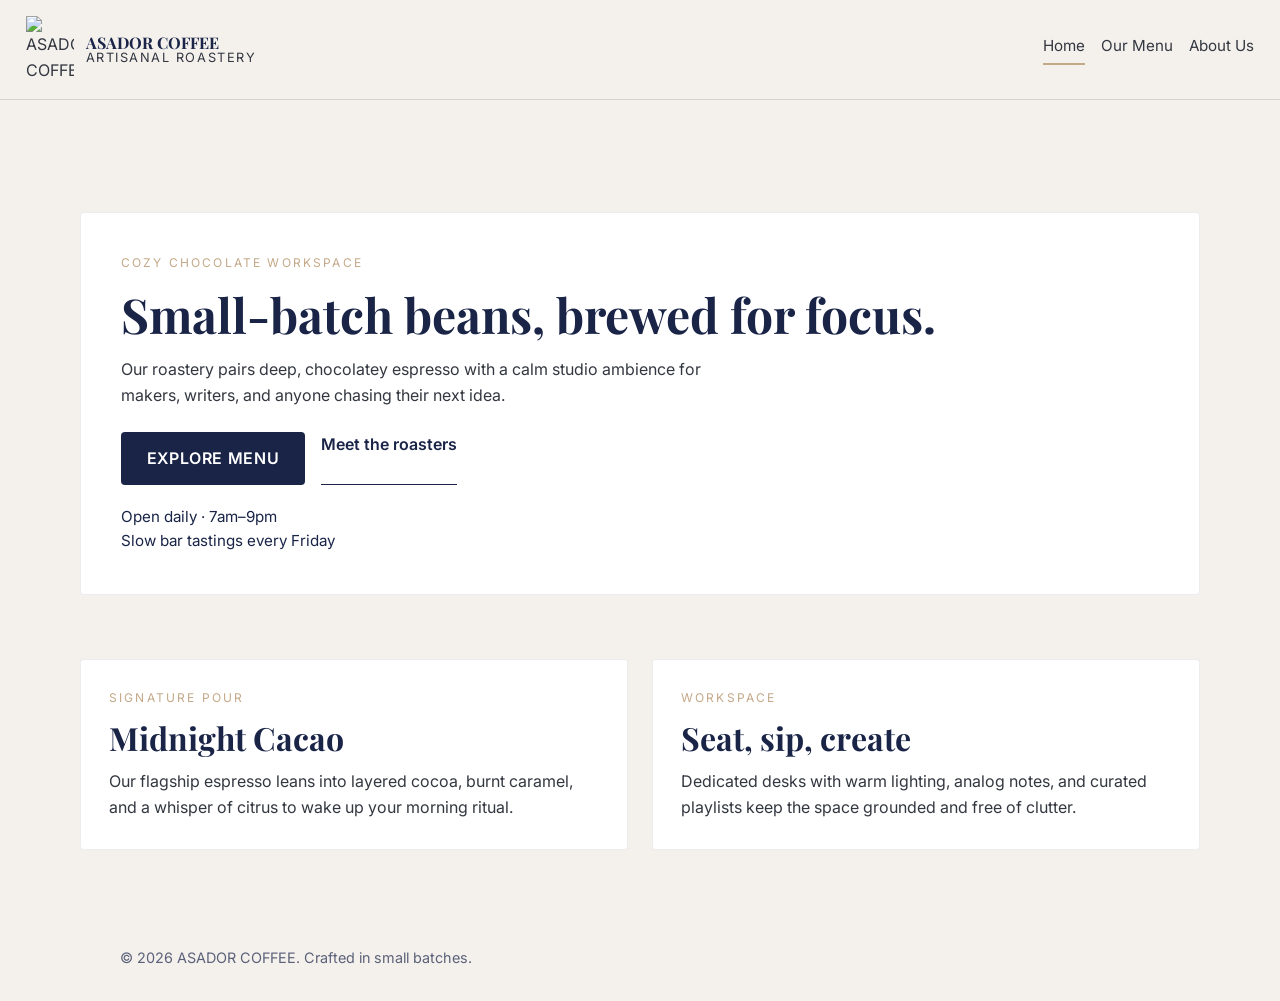
==== index.html @ ff5e9ef8 "Create ASADOR Coffee site skeleton" ====
<!DOCTYPE html>
<html lang="en">
  <head>
    <meta charset="UTF-8" />
    <meta name="viewport" content="width=device-width, initial-scale=1.0" />
    <meta name="description" content="ASADOR COFFEE — artisanal roastery and workspace." />
    <title>ASADOR COFFEE | Home</title>
    <link rel="preconnect" href="https://fonts.googleapis.com" />
    <link rel="preconnect" href="https://fonts.gstatic.com" crossorigin />
    <link
      href="https://fonts.googleapis.com/css2?family=Inter:wght@400;500;600&family=Playfair+Display:wght@700&display=swap"
      rel="stylesheet"
    />
    <link rel="stylesheet" href="css/styles.css" />
  </head>
  <body>
    <header class="site-header">
      <div class="brand">
        <a href="/">
          <img src="https://asadorcoffee.com/assets/images/icons/logo.png" alt="ASADOR COFFEE" class="brand__logo" />
        </a>
        <div class="brand__text">
          <span class="brand__name">ASADOR COFFEE</span>
          <span class="brand__tag">Artisanal Roastery</span>
        </div>
      </div>
      <nav class="site-nav" aria-label="Main Navigation">
        <a href="index.html" class="site-nav__link is-active">Home</a>
        <a href="menu.html" class="site-nav__link">Our Menu</a>
        <a href="about.html" class="site-nav__link">About Us</a>
      </nav>
    </header>

    <main>
      <section class="hero">
        <div class="hero__content">
          <p class="eyebrow">cozy chocolate workspace</p>
          <h1>Small-batch beans, brewed for focus.</h1>
          <p>
            Our roastery pairs deep, chocolatey espresso with a calm studio ambience for makers, writers,
            and anyone chasing their next idea.
          </p>
          <div class="hero__actions">
            <a class="btn" href="menu.html">Explore Menu</a>
            <a class="link" href="about.html">Meet the roasters</a>
          </div>
        </div>
        <div class="hero__aside">
          <p class="hero__note">Open daily · 7am–9pm</p>
          <p class="hero__note">Slow bar tastings every Friday</p>
        </div>
      </section>

      <section class="grid grid--two">
        <article class="card">
          <p class="eyebrow">signature pour</p>
          <h2>Midnight Cacao</h2>
          <p>
            Our flagship espresso leans into layered cocoa, burnt caramel, and a whisper of citrus to wake up your
            morning ritual.
          </p>
        </article>
        <article class="card">
          <p class="eyebrow">workspace</p>
          <h2>Seat, sip, create</h2>
          <p>
            Dedicated desks with warm lighting, analog notes, and curated playlists keep the space grounded and free of
            clutter.
          </p>
        </article>
      </section>
    </main>

    <footer class="site-footer">
      <p>&copy; <span id="year"></span> ASADOR COFFEE. Crafted in small batches.</p>
    </footer>

    <script src="js/main.js" type="module"></script>
  </body>
</html>
---- css/styles.css ----
/*
  ASADOR COFFEE design system
  ----------------------------------
  This stylesheet leans on a restrained palette and typography pairing to evoke a boutique coffee studio.
  Comments describe why certain decisions were made for clarity and future scaling.
*/

/* Root tokens ------------------------------------------------------------ */
:root {
  /* Color tokens */
  --color-ink: #192447; /* brand primary dark */
  --color-gold: #c4a888; /* accent inspired by brass details */
  --color-paper: #ffffff;
  --color-warm-gray: #f4f1ed; /* soft background reminiscent of steamed milk */
  --color-graphite: #333740;

  /* Typography scale */
  --font-serif: 'Playfair Display', 'Georgia', serif;
  --font-sans: 'Inter', 'Helvetica Neue', Arial, sans-serif;
  --fs-base: 1rem;
  --fs-sm: clamp(0.85rem, 0.8rem + 0.5vw, 0.95rem);
  --fs-md: clamp(1rem, 0.9rem + 0.6vw, 1.1rem);
  --fs-lg: clamp(1.5rem, 1.3rem + 1vw, 2rem);
  --fs-xl: clamp(2rem, 1.5rem + 2vw, 3rem);

  /* Layout */
  --max-width: 1120px;
  --gutter: clamp(1rem, 2vw, 2.5rem);
  --radius: 4px;
  --transition: 200ms ease;
}

/* Reset / Normalize ----------------------------------------------------- */
*, *::before, *::after {
  box-sizing: border-box;
}

body,
h1,
h2,
h3,
h4,
p,
ul,
li,
figure,
blockquote,
dl,
dd {
  margin: 0;
}

ul[role='list'],
ol[role='list'] {
  list-style: none;
  padding: 0;
}

body {
  min-height: 100vh;
  font-family: var(--font-sans);
  font-size: var(--fs-base);
  line-height: 1.6;
  color: var(--color-graphite);
  background-color: var(--color-warm-gray);
  -webkit-font-smoothing: antialiased;
  scroll-behavior: smooth;
}

img {
  display: block;
  max-width: 100%;
}

a {
  color: inherit;
  text-decoration: none;
}

button,
input,
textarea,
select {
  font: inherit;
  color: inherit;
  background: transparent;
  border: 1px solid var(--color-ink);
  border-radius: var(--radius);
  padding: 0.6rem 0.8rem;
}

button {
  cursor: pointer;
}

/* Layout helpers -------------------------------------------------------- */
main {
  width: min(100% - 2 * var(--gutter), var(--max-width));
  margin: 0 auto;
  padding: 7rem 0 4rem;
}

section + section {
  margin-top: 4rem;
}

.grid {
  display: grid;
  gap: 1.5rem;
}

.grid--two {
  grid-template-columns: repeat(auto-fit, minmax(240px, 1fr));
}

/* Typography ------------------------------------------------------------ */
h1,
h2,
h3,
.brand__name {
  font-family: var(--font-serif);
  color: var(--color-ink);
  font-weight: 700;
}

h1 {
  font-size: var(--fs-xl);
  line-height: 1.1;
}

h2 {
  font-size: var(--fs-lg);
  line-height: 1.2;
}

.eyebrow {
  text-transform: uppercase;
  letter-spacing: 0.18em;
  font-size: 0.75rem;
  color: var(--color-gold);
}

p {
  max-width: 60ch;
}

/* Header + Navigation --------------------------------------------------- */
.site-header {
  position: sticky;
  top: 0;
  z-index: 10;
  display: flex;
  align-items: center;
  justify-content: space-between;
  gap: 1rem;
  padding: 1rem var(--gutter);
  background: rgba(244, 241, 237, 0.96);
  backdrop-filter: blur(6px);
  border-bottom: 1px solid rgba(25, 36, 71, 0.15);
}

.brand {
  display: flex;
  align-items: center;
  gap: 0.75rem;
}

.brand__logo {
  width: 48px;
  height: auto;
}

.brand__text {
  display: flex;
  flex-direction: column;
  line-height: 1.1;
}

.brand__tag {
  font-size: 0.8rem;
  text-transform: uppercase;
  letter-spacing: 0.12em;
  color: var(--color-graphite);
}

.site-nav {
  display: flex;
  gap: 1rem;
  font-size: 0.95rem;
}

.site-nav__link {
  padding-bottom: 0.25rem;
  border-bottom: 2px solid transparent;
  transition: border-color var(--transition), color var(--transition);
}

.site-nav__link:hover,
.site-nav__link:focus-visible {
  color: var(--color-ink);
  border-color: rgba(196, 168, 136, 0.5);
}

.site-nav__link.is-active {
  border-color: var(--color-gold);
}

/* Hero ------------------------------------------------------------------ */
.hero {
  display: grid;
  gap: 1.25rem;
  background: var(--color-paper);
  padding: 2.5rem;
  border-radius: var(--radius);
  border: 1px solid rgba(25, 36, 71, 0.08);
}

.hero__content h1 {
  margin-block: 1rem;
}

.hero__actions {
  margin-top: 1.5rem;
  display: flex;
  gap: 1rem;
  flex-wrap: wrap;
}

.hero__note {
  font-size: 0.95rem;
  color: var(--color-ink);
}

/* Cards ----------------------------------------------------------------- */
.card {
  background: var(--color-paper);
  padding: 1.75rem;
  border-radius: var(--radius);
  border: 1px solid rgba(25, 36, 71, 0.08);
  min-height: 100%;
  display: flex;
  flex-direction: column;
  gap: 0.75rem;
}

/* Buttons --------------------------------------------------------------- */
.btn {
  display: inline-flex;
  align-items: center;
  justify-content: center;
  background: var(--color-ink);
  color: var(--color-paper);
  padding: 0.85rem 1.6rem;
  border-radius: var(--radius);
  font-weight: 600;
  letter-spacing: 0.04em;
  text-transform: uppercase;
  border: none;
  transition: background var(--transition), transform var(--transition);
}

.btn:hover,
.btn:focus-visible {
  background: #101632;
  transform: translateY(-1px);
}

.link {
  font-weight: 600;
  color: var(--color-ink);
  border-bottom: 1px solid currentColor;
  padding-bottom: 0.1rem;
}

/* Page header ----------------------------------------------------------- */
.page-header {
  display: flex;
  flex-direction: column;
  gap: 0.75rem;
}

/* Menu section ---------------------------------------------------------- */
.menu {
  display: flex;
  flex-direction: column;
  gap: 1.5rem;
}

.menu__filters {
  display: flex;
  gap: 0.75rem;
  flex-wrap: wrap;
}

.chip {
  border: 1px solid rgba(25, 36, 71, 0.2);
  border-radius: 999px;
  padding: 0.4rem 1rem;
  font-size: 0.9rem;
  text-transform: uppercase;
  letter-spacing: 0.08em;
}

.chip.is-active,
.chip:hover {
  background: var(--color-ink);
  color: var(--color-paper);
  border-color: var(--color-ink);
}

.menu__grid {
  display: grid;
  grid-template-columns: repeat(auto-fit, minmax(220px, 1fr));
  gap: 1.25rem;
}

.menu-card {
  border: 1px solid rgba(25, 36, 71, 0.12);
  padding: 1.25rem;
  border-radius: var(--radius);
  background: var(--color-paper);
  display: flex;
  flex-direction: column;
  gap: 0.35rem;
}

.menu-card__meta {
  display: flex;
  justify-content: space-between;
  font-weight: 600;
  color: var(--color-ink);
}

.menu-card__notes {
  font-size: 0.95rem;
  color: var(--color-graphite);
}

/* Admin panel ----------------------------------------------------------- */
.admin-panel {
  display: grid;
  gap: 2rem;
  grid-template-columns: repeat(auto-fit, minmax(280px, 1fr));
}

.admin-form {
  display: grid;
  gap: 1rem;
  padding: 1.5rem;
  background: var(--color-paper);
  border-radius: var(--radius);
  border: 1px solid rgba(25, 36, 71, 0.08);
}

.form-group {
  display: flex;
  flex-direction: column;
  gap: 0.4rem;
}

.admin-list {
  background: var(--color-paper);
  border: 1px solid rgba(25, 36, 71, 0.08);
  border-radius: var(--radius);
  padding: 1.5rem;
}

.admin-list ul {
  list-style: none;
  padding: 0;
  margin-top: 1rem;
  display: grid;
  gap: 0.6rem;
}

.admin-list li {
  padding: 0.75rem;
  border: 1px solid rgba(25, 36, 71, 0.08);
  border-radius: var(--radius);
}

/* Footer --------------------------------------------------------------- */
.site-footer {
  padding: 2rem var(--gutter);
  text-align: center;
  font-size: 0.9rem;
  color: rgba(25, 36, 71, 0.7);
}

/* Responsive tweaks ----------------------------------------------------- */
@media (max-width: 640px) {
  .site-header {
    flex-direction: column;
    align-items: flex-start;
  }

  .hero,
  .card,
  .admin-form,
  .admin-list {
    padding: 1.25rem;
  }
}
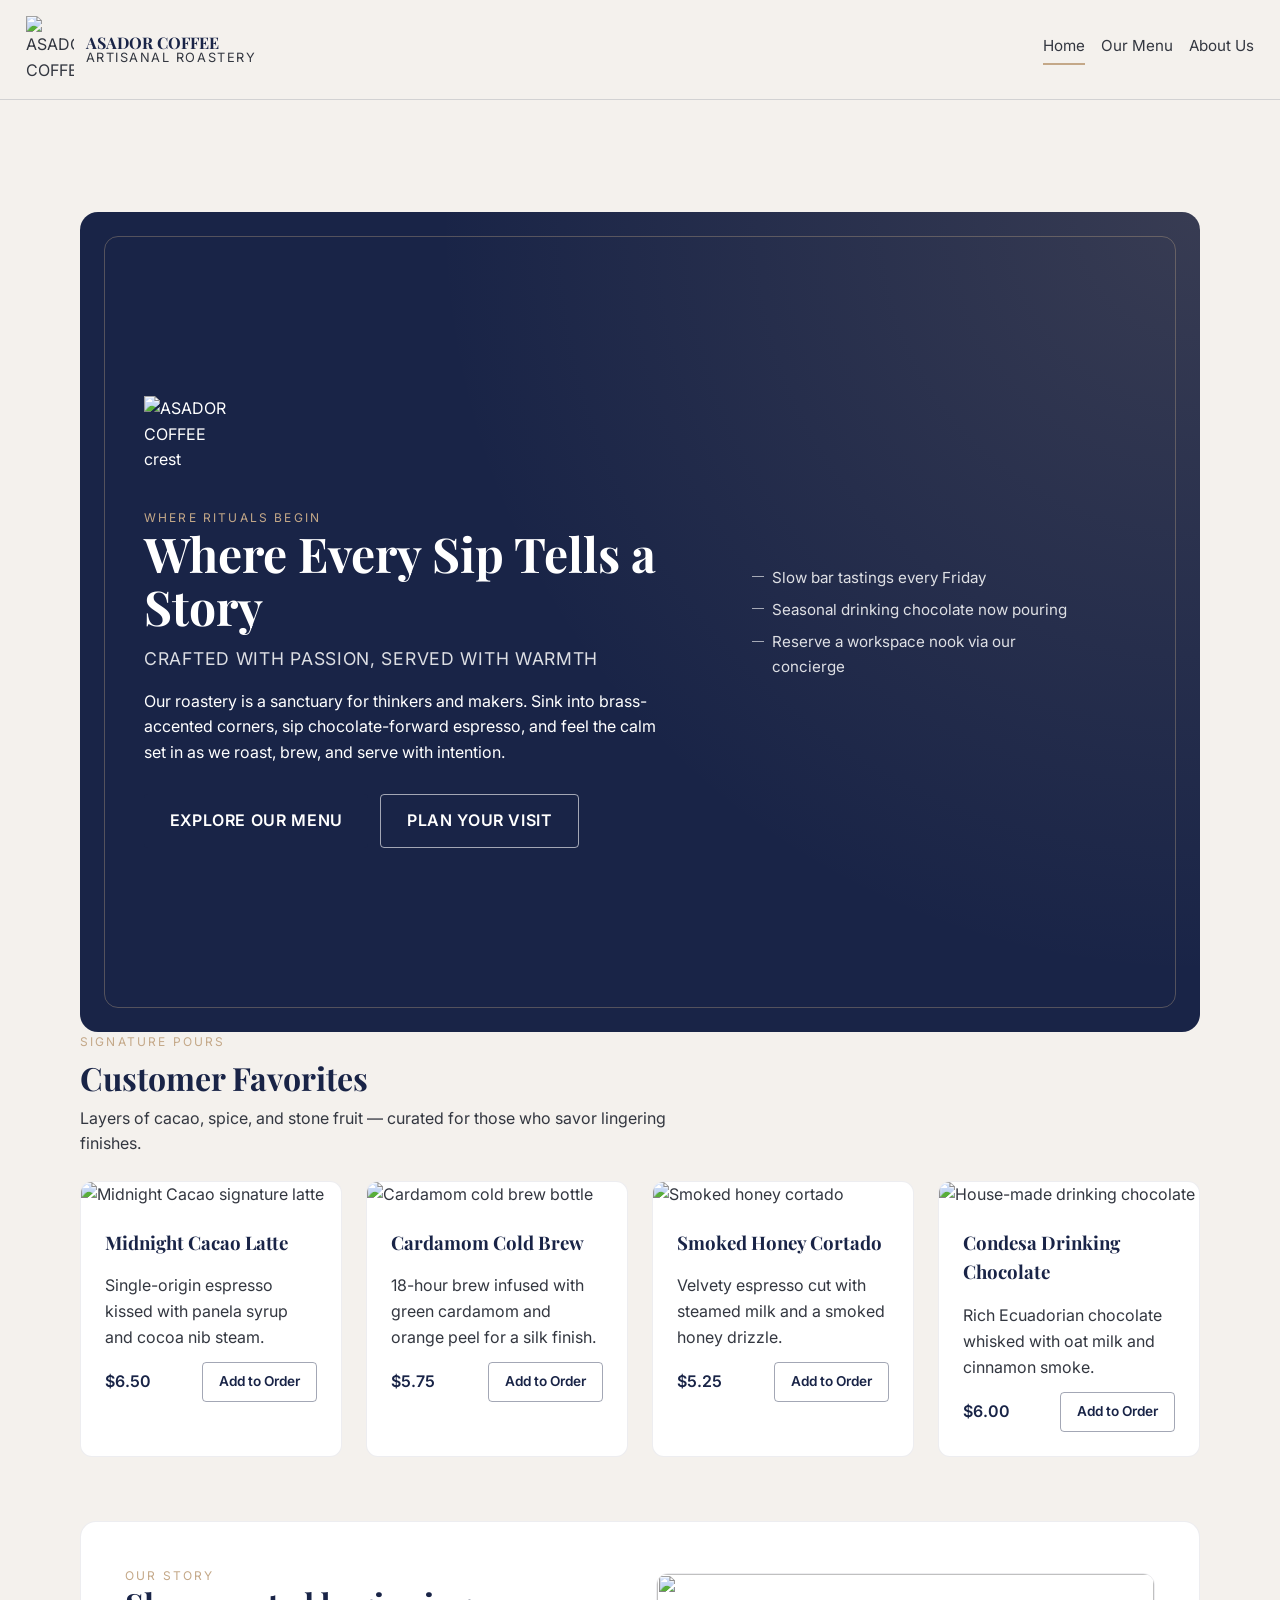
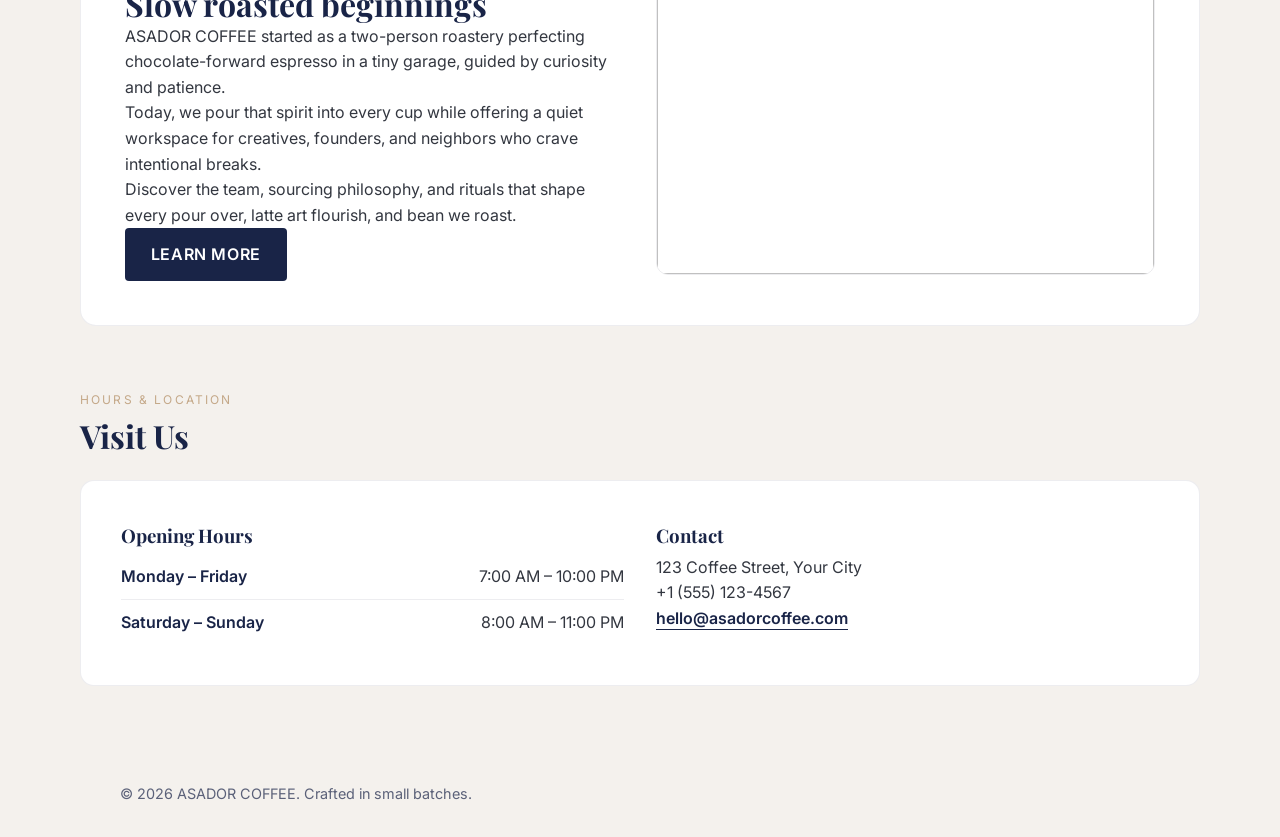
==== commit 8c275a4e: "Enhance home page experience" ====
--- a/index.html
+++ b/index.html
@@ -32,42 +32,162 @@
     </header>
 
     <main>
-      <section class="hero">
+      <section class="hero" id="hero">
         <div class="hero__content">
-          <p class="eyebrow">cozy chocolate workspace</p>
-          <h1>Small-batch beans, brewed for focus.</h1>
-          <p>
-            Our roastery pairs deep, chocolatey espresso with a calm studio ambience for makers, writers,
-            and anyone chasing their next idea.
+          <img
+            src="https://asadorcoffee.com/assets/images/icons/logo.png"
+            alt="ASADOR COFFEE crest"
+            class="hero__logo"
+            width="96"
+            height="96"
+            loading="lazy"
+          />
+          <p class="eyebrow">Where rituals begin</p>
+          <h1>Where Every Sip Tells a Story</h1>
+          <p class="hero__subtitle">Crafted with passion, served with warmth</p>
+          <p>
+            Our roastery is a sanctuary for thinkers and makers. Sink into brass-accented corners, sip chocolate-forward
+            espresso, and feel the calm set in as we roast, brew, and serve with intention.
           </p>
           <div class="hero__actions">
-            <a class="btn" href="menu.html">Explore Menu</a>
-            <a class="link" href="about.html">Meet the roasters</a>
+            <a class="btn" href="menu.html">Explore Our Menu</a>
+            <a class="btn btn--ghost" href="#visit">Plan Your Visit</a>
           </div>
         </div>
-        <div class="hero__aside">
-          <p class="hero__note">Open daily · 7am–9pm</p>
+        <div class="hero__aside" aria-label="Highlights">
           <p class="hero__note">Slow bar tastings every Friday</p>
-        </div>
-      </section>
-
-      <section class="grid grid--two">
-        <article class="card">
-          <p class="eyebrow">signature pour</p>
-          <h2>Midnight Cacao</h2>
-          <p>
-            Our flagship espresso leans into layered cocoa, burnt caramel, and a whisper of citrus to wake up your
-            morning ritual.
-          </p>
-        </article>
-        <article class="card">
-          <p class="eyebrow">workspace</p>
-          <h2>Seat, sip, create</h2>
-          <p>
-            Dedicated desks with warm lighting, analog notes, and curated playlists keep the space grounded and free of
-            clutter.
-          </p>
-        </article>
+          <p class="hero__note">Seasonal drinking chocolate now pouring</p>
+          <p class="hero__note">Reserve a workspace nook via our concierge</p>
+        </div>
+      </section>
+
+      <section class="section featured" aria-labelledby="favorites-heading">
+        <div class="section__header">
+          <p class="eyebrow">Signature pours</p>
+          <h2 id="favorites-heading">Customer Favorites</h2>
+          <p>Layers of cacao, spice, and stone fruit — curated for those who savor lingering finishes.</p>
+        </div>
+        <div class="featured__grid">
+          <article class="product-card">
+            <img
+              src="https://via.placeholder.com/400x300/c4a888/192447?text=Product"
+              alt="Midnight Cacao signature latte"
+              loading="lazy"
+            />
+            <div class="product-card__body">
+              <h3>Midnight Cacao Latte</h3>
+              <p>Single-origin espresso kissed with panela syrup and cocoa nib steam.</p>
+              <div class="product-card__meta">
+                <span>$6.50</span>
+                <button type="button" class="btn btn--outline">Add to Order</button>
+              </div>
+            </div>
+          </article>
+          <article class="product-card">
+            <img
+              src="https://via.placeholder.com/400x300/c4a888/192447?text=Product"
+              alt="Cardamom cold brew bottle"
+              loading="lazy"
+            />
+            <div class="product-card__body">
+              <h3>Cardamom Cold Brew</h3>
+              <p>18-hour brew infused with green cardamom and orange peel for a silk finish.</p>
+              <div class="product-card__meta">
+                <span>$5.75</span>
+                <button type="button" class="btn btn--outline">Add to Order</button>
+              </div>
+            </div>
+          </article>
+          <article class="product-card">
+            <img
+              src="https://via.placeholder.com/400x300/c4a888/192447?text=Product"
+              alt="Smoked honey cortado"
+              loading="lazy"
+            />
+            <div class="product-card__body">
+              <h3>Smoked Honey Cortado</h3>
+              <p>Velvety espresso cut with steamed milk and a smoked honey drizzle.</p>
+              <div class="product-card__meta">
+                <span>$5.25</span>
+                <button type="button" class="btn btn--outline">Add to Order</button>
+              </div>
+            </div>
+          </article>
+          <article class="product-card">
+            <img
+              src="https://via.placeholder.com/400x300/c4a888/192447?text=Product"
+              alt="House-made drinking chocolate"
+              loading="lazy"
+            />
+            <div class="product-card__body">
+              <h3>Condesa Drinking Chocolate</h3>
+              <p>Rich Ecuadorian chocolate whisked with oat milk and cinnamon smoke.</p>
+              <div class="product-card__meta">
+                <span>$6.00</span>
+                <button type="button" class="btn btn--outline">Add to Order</button>
+              </div>
+            </div>
+          </article>
+        </div>
+      </section>
+
+      <section class="section about-preview" id="story">
+        <div class="about-preview__content">
+          <p class="eyebrow">Our Story</p>
+          <h2>Slow roasted beginnings</h2>
+          <p>
+            ASADOR COFFEE started as a two-person roastery perfecting chocolate-forward espresso in a tiny garage, guided
+            by curiosity and patience.
+          </p>
+          <p>
+            Today, we pour that spirit into every cup while offering a quiet workspace for creatives, founders, and
+            neighbors who crave intentional breaks.
+          </p>
+          <p>
+            Discover the team, sourcing philosophy, and rituals that shape every pour over, latte art flourish, and bean
+            we roast.
+          </p>
+          <a class="btn" href="about.html">Learn More</a>
+        </div>
+        <div class="about-preview__media" aria-hidden="true">
+          <img
+            src="https://via.placeholder.com/400x300/c4a888/192447?text=Roastery"
+            alt=""
+            loading="lazy"
+            width="400"
+            height="300"
+          />
+        </div>
+      </section>
+
+      <section class="section visit" id="visit">
+        <div class="section__header">
+          <p class="eyebrow">Hours &amp; Location</p>
+          <h2>Visit Us</h2>
+        </div>
+        <div class="visit__grid">
+          <div>
+            <h3>Opening Hours</h3>
+            <dl>
+              <div class="visit__row">
+                <dt>Monday – Friday</dt>
+                <dd>7:00 AM – 10:00 PM</dd>
+              </div>
+              <div class="visit__row">
+                <dt>Saturday – Sunday</dt>
+                <dd>8:00 AM – 11:00 PM</dd>
+              </div>
+            </dl>
+          </div>
+          <div>
+            <h3>Contact</h3>
+            <p>123 Coffee Street, Your City</p>
+            <p>+1 (555) 123-4567</p>
+            <p>
+              <a class="link" href="mailto:hello@asadorcoffee.com">hello@asadorcoffee.com</a>
+            </p>
+          </div>
+        </div>
       </section>
     </main>
 
--- a/css/styles.css
+++ b/css/styles.css
@@ -65,6 +65,18 @@
   background-color: var(--color-warm-gray);
   -webkit-font-smoothing: antialiased;
   scroll-behavior: smooth;
+  opacity: 0;
+  transition: opacity 320ms ease;
+}
+
+body.is-loaded {
+  opacity: 1;
+}
+
+@media (prefers-reduced-motion: reduce) {
+  body {
+    transition: none;
+  }
 }
 
 img {
@@ -100,8 +112,24 @@
   padding: 7rem 0 4rem;
 }
 
-section + section {
+section {
+  scroll-margin-top: 5rem;
+}
+
+.section {
+  display: flex;
+  flex-direction: column;
+  gap: 1.5rem;
+}
+
+.section + .section {
   margin-top: 4rem;
+}
+
+.section__header {
+  display: flex;
+  flex-direction: column;
+  gap: 0.5rem;
 }
 
 .grid {
@@ -207,28 +235,82 @@
 
 /* Hero ------------------------------------------------------------------ */
 .hero {
-  display: grid;
-  gap: 1.25rem;
-  background: var(--color-paper);
-  padding: 2.5rem;
-  border-radius: var(--radius);
-  border: 1px solid rgba(25, 36, 71, 0.08);
+  position: relative;
+  overflow: hidden;
+  display: grid;
+  gap: 2rem;
+  padding: clamp(2rem, 6vw, 4rem);
+  background-color: var(--color-ink);
+  background-image: radial-gradient(circle at top right, rgba(196, 168, 136, 0.18), transparent 55%);
+  color: var(--color-paper);
+  border-radius: 18px;
+  min-height: calc(100vh - 5rem);
+}
+
+.hero::after {
+  content: '';
+  position: absolute;
+  inset: 1.5rem;
+  border: 1px solid rgba(196, 168, 136, 0.35);
+  border-radius: 14px;
+  pointer-events: none;
+}
+
+.hero__content {
+  position: relative;
+  z-index: 1;
+  max-width: 520px;
+}
+
+.hero__logo {
+  margin-bottom: 1rem;
+  width: clamp(64px, 12vw, 96px);
+}
+
+.hero__subtitle {
+  font-size: 1.1rem;
+  letter-spacing: 0.04em;
+  text-transform: uppercase;
+  margin-bottom: 1rem;
+  color: rgba(255, 255, 255, 0.85);
 }
 
 .hero__content h1 {
-  margin-block: 1rem;
+  color: var(--color-paper);
+  margin-bottom: 0.75rem;
 }
 
 .hero__actions {
-  margin-top: 1.5rem;
-  display: flex;
-  gap: 1rem;
+  margin-top: 1.75rem;
+  display: flex;
+  gap: 0.75rem;
   flex-wrap: wrap;
+}
+
+.hero__aside {
+  position: relative;
+  z-index: 1;
+  display: flex;
+  flex-direction: column;
+  gap: 0.5rem;
+  max-width: 320px;
 }
 
 .hero__note {
   font-size: 0.95rem;
-  color: var(--color-ink);
+  color: rgba(255, 255, 255, 0.85);
+  padding-left: 1.25rem;
+  position: relative;
+}
+
+.hero__note::before {
+  content: '';
+  position: absolute;
+  left: 0;
+  top: 0.65rem;
+  width: 12px;
+  height: 1px;
+  background: rgba(255, 255, 255, 0.6);
 }
 
 /* Cards ----------------------------------------------------------------- */
@@ -265,11 +347,143 @@
   transform: translateY(-1px);
 }
 
+.btn--ghost {
+  background: transparent;
+  color: var(--color-paper);
+  border: 1px solid rgba(255, 255, 255, 0.6);
+}
+
+.btn--ghost:hover,
+.btn--ghost:focus-visible {
+  background: rgba(255, 255, 255, 0.08);
+  color: var(--color-paper);
+}
+
+.btn--outline {
+  background: transparent;
+  color: var(--color-ink);
+  border: 1px solid rgba(25, 36, 71, 0.4);
+  padding: 0.5rem 1rem;
+  font-size: 0.85rem;
+  text-transform: none;
+  letter-spacing: 0;
+}
+
+.btn--outline:hover,
+.btn--outline:focus-visible {
+  border-color: var(--color-ink);
+  background: rgba(25, 36, 71, 0.05);
+}
+
 .link {
   font-weight: 600;
   color: var(--color-ink);
   border-bottom: 1px solid currentColor;
   padding-bottom: 0.1rem;
+}
+
+/* Featured products ------------------------------------------------------ */
+.featured__grid {
+  display: grid;
+  grid-template-columns: repeat(auto-fit, minmax(240px, 1fr));
+  gap: 1.5rem;
+}
+
+.product-card {
+  background: var(--color-paper);
+  border-radius: 12px;
+  border: 1px solid rgba(25, 36, 71, 0.08);
+  overflow: hidden;
+  display: flex;
+  flex-direction: column;
+  min-height: 100%;
+  transition: transform var(--transition), border-color var(--transition);
+}
+
+.product-card img {
+  width: 100%;
+  height: auto;
+}
+
+.product-card__body {
+  padding: 1.25rem 1.5rem 1.5rem;
+  display: flex;
+  flex-direction: column;
+  gap: 0.75rem;
+}
+
+.product-card__meta {
+  display: flex;
+  align-items: center;
+  justify-content: space-between;
+  font-weight: 600;
+  color: var(--color-ink);
+}
+
+.product-card:hover,
+.product-card:focus-within {
+  transform: translateY(-4px);
+  border-color: rgba(196, 168, 136, 0.8);
+}
+
+/* About preview --------------------------------------------------------- */
+.about-preview {
+  display: grid;
+  gap: 2rem;
+  background: var(--color-paper);
+  padding: clamp(1.5rem, 4vw, 2.75rem);
+  border-radius: 16px;
+  border: 1px solid rgba(25, 36, 71, 0.08);
+}
+
+.about-preview__media {
+  border-radius: 12px;
+  overflow: hidden;
+  border: 1px solid rgba(25, 36, 71, 0.08);
+  align-self: center;
+}
+
+.about-preview__media img {
+  width: 100%;
+  display: block;
+}
+
+/* Visit ----------------------------------------------------------------- */
+.visit__grid {
+  display: grid;
+  gap: 2rem;
+  background: var(--color-paper);
+  padding: clamp(1.5rem, 4vw, 2.5rem);
+  border-radius: 14px;
+  border: 1px solid rgba(25, 36, 71, 0.08);
+}
+
+.visit__row {
+  display: flex;
+  justify-content: space-between;
+  gap: 1rem;
+  padding: 0.6rem 0;
+  border-bottom: 1px solid rgba(25, 36, 71, 0.08);
+}
+
+.visit__row:last-child {
+  border-bottom: none;
+}
+
+dt {
+  font-weight: 600;
+  color: var(--color-ink);
+}
+
+dd {
+  margin: 0;
+}
+
+/* Utility ---------------------------------------------------------------- */
+.section h3 {
+  font-family: var(--font-serif);
+  color: var(--color-ink);
+  margin-bottom: 0.25rem;
 }
 
 /* Page header ----------------------------------------------------------- */
@@ -388,6 +602,22 @@
 }
 
 /* Responsive tweaks ----------------------------------------------------- */
+@media (min-width: 768px) {
+  .hero {
+    grid-template-columns: 1.2fr 0.8fr;
+    align-items: center;
+  }
+
+  .about-preview {
+    grid-template-columns: repeat(2, minmax(0, 1fr));
+    align-items: center;
+  }
+
+  .visit__grid {
+    grid-template-columns: repeat(2, minmax(0, 1fr));
+  }
+}
+
 @media (max-width: 640px) {
   .site-header {
     flex-direction: column;
@@ -400,4 +630,8 @@
   .admin-list {
     padding: 1.25rem;
   }
-}
+
+  .hero::after {
+    inset: 0.75rem;
+  }
+}
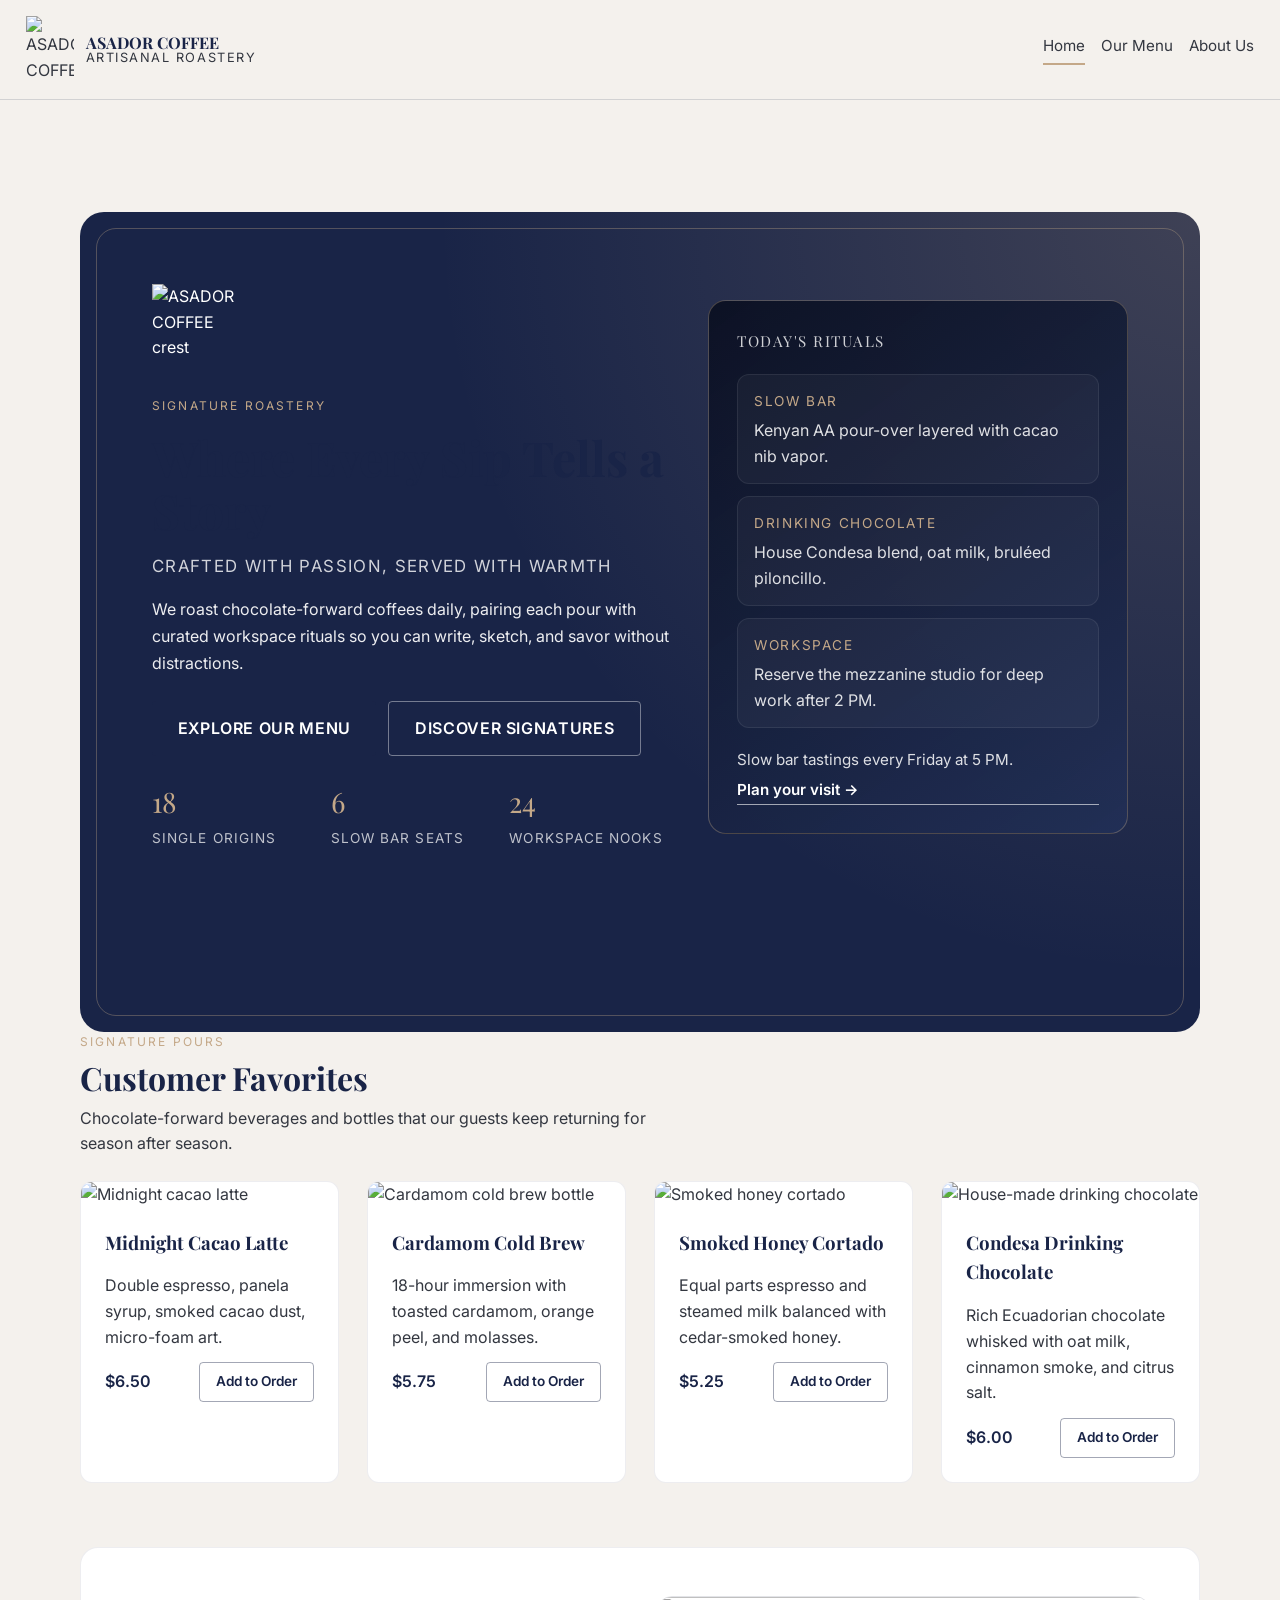
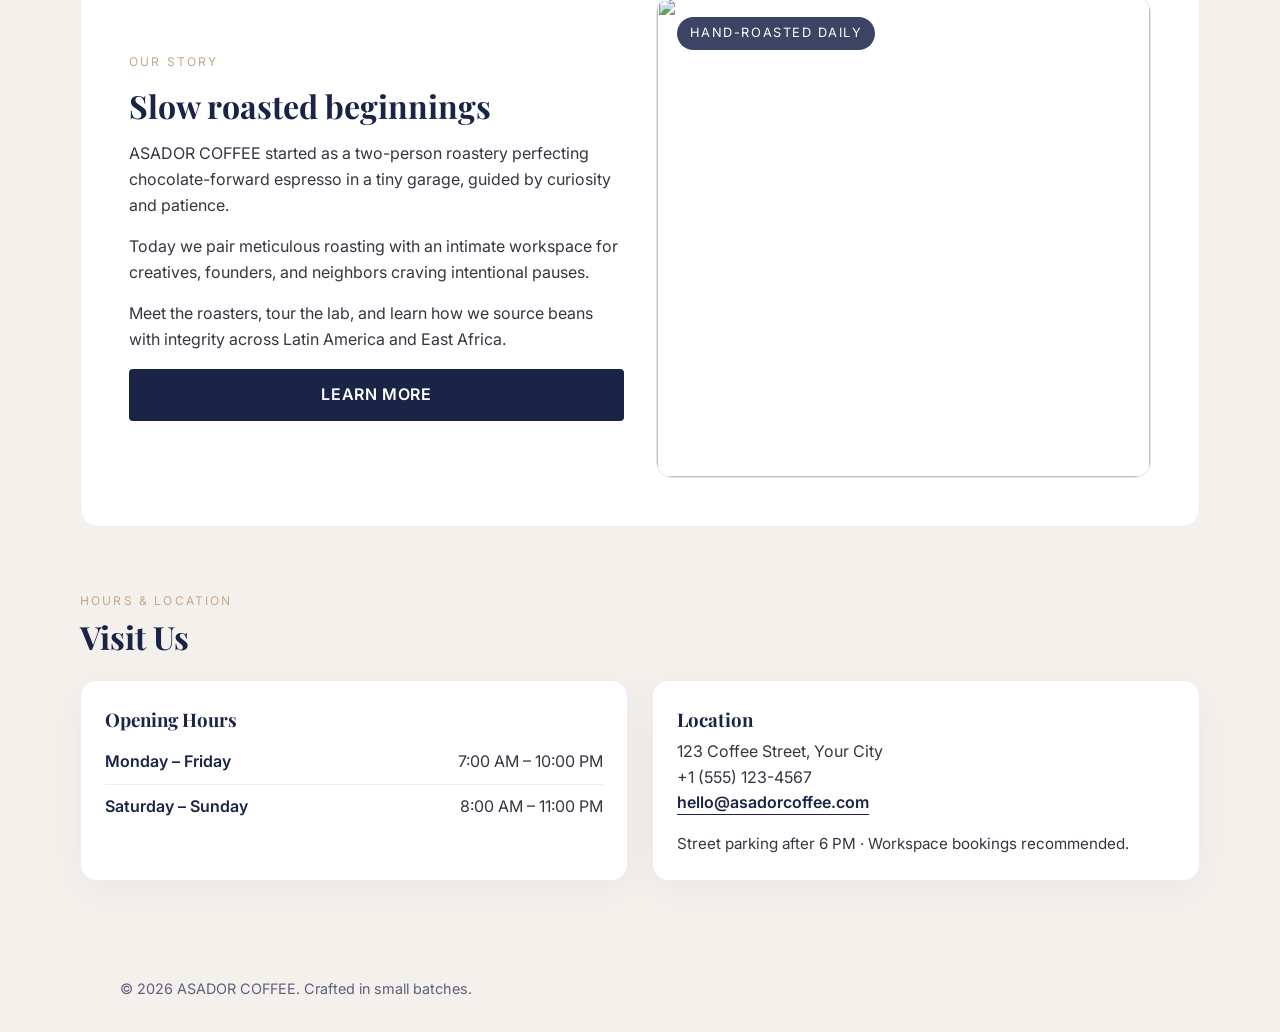
==== commit a1dbcc28: "Refresh home page with variation three hero" ====
--- a/index.html
+++ b/index.html
@@ -32,58 +32,90 @@
     </header>
 
     <main>
-      <section class="hero" id="hero">
-        <div class="hero__content">
-          <img
-            src="https://asadorcoffee.com/assets/images/icons/logo.png"
-            alt="ASADOR COFFEE crest"
-            class="hero__logo"
-            width="96"
-            height="96"
-            loading="lazy"
-          />
-          <p class="eyebrow">Where rituals begin</p>
-          <h1>Where Every Sip Tells a Story</h1>
-          <p class="hero__subtitle">Crafted with passion, served with warmth</p>
-          <p>
-            Our roastery is a sanctuary for thinkers and makers. Sink into brass-accented corners, sip chocolate-forward
-            espresso, and feel the calm set in as we roast, brew, and serve with intention.
-          </p>
-          <div class="hero__actions">
-            <a class="btn" href="menu.html">Explore Our Menu</a>
-            <a class="btn btn--ghost" href="#visit">Plan Your Visit</a>
+      <section class="hero hero--variation-3" id="hero">
+        <div class="hero__grid">
+          <div class="hero__intro">
+            <img
+              src="https://asadorcoffee.com/assets/images/icons/logo.png"
+              alt="ASADOR COFFEE crest"
+              class="hero__crest"
+              width="96"
+              height="96"
+              loading="lazy"
+            />
+            <p class="eyebrow">Signature roastery</p>
+            <h1>Where Every Sip Tells a Story</h1>
+            <p class="hero__subtitle">Crafted with passion, served with warmth</p>
+            <p class="hero__copy">
+              We roast chocolate-forward coffees daily, pairing each pour with curated workspace rituals so you can
+              write, sketch, and savor without distractions.
+            </p>
+            <div class="hero__cta">
+              <a class="btn" href="menu.html">Explore Our Menu</a>
+              <a class="btn btn--ghost btn--light" href="#favorites">Discover Signatures</a>
+            </div>
+            <div class="hero__stats" aria-label="Roastery highlights">
+              <div>
+                <span class="hero__stat-value">18</span>
+                <span class="hero__stat-label">Single origins</span>
+              </div>
+              <div>
+                <span class="hero__stat-value">6</span>
+                <span class="hero__stat-label">Slow bar seats</span>
+              </div>
+              <div>
+                <span class="hero__stat-value">24</span>
+                <span class="hero__stat-label">Workspace nooks</span>
+              </div>
+            </div>
           </div>
-        </div>
-        <div class="hero__aside" aria-label="Highlights">
-          <p class="hero__note">Slow bar tastings every Friday</p>
-          <p class="hero__note">Seasonal drinking chocolate now pouring</p>
-          <p class="hero__note">Reserve a workspace nook via our concierge</p>
-        </div>
-      </section>
-
-      <section class="section featured" aria-labelledby="favorites-heading">
+          <aside class="hero__panel" aria-label="Daily rituals">
+            <p class="hero__panel-title">Today's Rituals</p>
+            <ul class="hero__tiles">
+              <li class="hero__tile">
+                <span class="hero__tile-label">Slow Bar</span>
+                <p>Kenyan AA pour-over layered with cacao nib vapor.</p>
+              </li>
+              <li class="hero__tile">
+                <span class="hero__tile-label">Drinking Chocolate</span>
+                <p>House Condesa blend, oat milk, bruléed piloncillo.</p>
+              </li>
+              <li class="hero__tile">
+                <span class="hero__tile-label">Workspace</span>
+                <p>Reserve the mezzanine studio for deep work after 2 PM.</p>
+              </li>
+            </ul>
+            <div class="hero__panel-footer">
+              <p>Slow bar tastings every Friday at 5 PM.</p>
+              <a class="link link--light" href="#visit">Plan your visit →</a>
+            </div>
+          </aside>
+        </div>
+      </section>
+
+      <section class="section featured" aria-labelledby="favorites-heading" id="favorites">
         <div class="section__header">
           <p class="eyebrow">Signature pours</p>
           <h2 id="favorites-heading">Customer Favorites</h2>
-          <p>Layers of cacao, spice, and stone fruit — curated for those who savor lingering finishes.</p>
+          <p>Chocolate-forward beverages and bottles that our guests keep returning for season after season.</p>
         </div>
         <div class="featured__grid">
-          <article class="product-card">
-            <img
-              src="https://via.placeholder.com/400x300/c4a888/192447?text=Product"
-              alt="Midnight Cacao signature latte"
+          <article class="product-card" tabindex="0">
+            <img
+              src="https://via.placeholder.com/400x300/c4a888/192447?text=Product"
+              alt="Midnight cacao latte"
               loading="lazy"
             />
             <div class="product-card__body">
               <h3>Midnight Cacao Latte</h3>
-              <p>Single-origin espresso kissed with panela syrup and cocoa nib steam.</p>
+              <p>Double espresso, panela syrup, smoked cacao dust, micro-foam art.</p>
               <div class="product-card__meta">
                 <span>$6.50</span>
                 <button type="button" class="btn btn--outline">Add to Order</button>
               </div>
             </div>
           </article>
-          <article class="product-card">
+          <article class="product-card" tabindex="0">
             <img
               src="https://via.placeholder.com/400x300/c4a888/192447?text=Product"
               alt="Cardamom cold brew bottle"
@@ -91,14 +123,14 @@
             />
             <div class="product-card__body">
               <h3>Cardamom Cold Brew</h3>
-              <p>18-hour brew infused with green cardamom and orange peel for a silk finish.</p>
+              <p>18-hour immersion with toasted cardamom, orange peel, and molasses.</p>
               <div class="product-card__meta">
                 <span>$5.75</span>
                 <button type="button" class="btn btn--outline">Add to Order</button>
               </div>
             </div>
           </article>
-          <article class="product-card">
+          <article class="product-card" tabindex="0">
             <img
               src="https://via.placeholder.com/400x300/c4a888/192447?text=Product"
               alt="Smoked honey cortado"
@@ -106,14 +138,14 @@
             />
             <div class="product-card__body">
               <h3>Smoked Honey Cortado</h3>
-              <p>Velvety espresso cut with steamed milk and a smoked honey drizzle.</p>
+              <p>Equal parts espresso and steamed milk balanced with cedar-smoked honey.</p>
               <div class="product-card__meta">
                 <span>$5.25</span>
                 <button type="button" class="btn btn--outline">Add to Order</button>
               </div>
             </div>
           </article>
-          <article class="product-card">
+          <article class="product-card" tabindex="0">
             <img
               src="https://via.placeholder.com/400x300/c4a888/192447?text=Product"
               alt="House-made drinking chocolate"
@@ -121,7 +153,7 @@
             />
             <div class="product-card__body">
               <h3>Condesa Drinking Chocolate</h3>
-              <p>Rich Ecuadorian chocolate whisked with oat milk and cinnamon smoke.</p>
+              <p>Rich Ecuadorian chocolate whisked with oat milk, cinnamon smoke, and citrus salt.</p>
               <div class="product-card__meta">
                 <span>$6.00</span>
                 <button type="button" class="btn btn--outline">Add to Order</button>
@@ -132,31 +164,34 @@
       </section>
 
       <section class="section about-preview" id="story">
-        <div class="about-preview__content">
-          <p class="eyebrow">Our Story</p>
-          <h2>Slow roasted beginnings</h2>
-          <p>
-            ASADOR COFFEE started as a two-person roastery perfecting chocolate-forward espresso in a tiny garage, guided
-            by curiosity and patience.
-          </p>
-          <p>
-            Today, we pour that spirit into every cup while offering a quiet workspace for creatives, founders, and
-            neighbors who crave intentional breaks.
-          </p>
-          <p>
-            Discover the team, sourcing philosophy, and rituals that shape every pour over, latte art flourish, and bean
-            we roast.
-          </p>
-          <a class="btn" href="about.html">Learn More</a>
-        </div>
-        <div class="about-preview__media" aria-hidden="true">
-          <img
-            src="https://via.placeholder.com/400x300/c4a888/192447?text=Roastery"
-            alt=""
-            loading="lazy"
-            width="400"
-            height="300"
-          />
+        <div class="about-preview__grid">
+          <article class="about-preview__text">
+            <p class="eyebrow">Our Story</p>
+            <h2>Slow roasted beginnings</h2>
+            <p>
+              ASADOR COFFEE started as a two-person roastery perfecting chocolate-forward espresso in a tiny garage,
+              guided by curiosity and patience.
+            </p>
+            <p>
+              Today we pair meticulous roasting with an intimate workspace for creatives, founders, and neighbors craving
+              intentional pauses.
+            </p>
+            <p>
+              Meet the roasters, tour the lab, and learn how we source beans with integrity across Latin America and East
+              Africa.
+            </p>
+            <a class="btn" href="about.html">Learn More</a>
+          </article>
+          <figure class="about-preview__media" aria-hidden="true">
+            <div class="about-preview__badge">Hand-roasted daily</div>
+            <img
+              src="https://via.placeholder.com/400x480/c4a888/192447?text=Roastery"
+              alt=""
+              loading="lazy"
+              width="400"
+              height="480"
+            />
+          </figure>
         </div>
       </section>
 
@@ -166,7 +201,7 @@
           <h2>Visit Us</h2>
         </div>
         <div class="visit__grid">
-          <div>
+          <article class="info-card">
             <h3>Opening Hours</h3>
             <dl>
               <div class="visit__row">
@@ -178,15 +213,16 @@
                 <dd>8:00 AM – 11:00 PM</dd>
               </div>
             </dl>
-          </div>
-          <div>
-            <h3>Contact</h3>
+          </article>
+          <article class="info-card">
+            <h3>Location</h3>
             <p>123 Coffee Street, Your City</p>
             <p>+1 (555) 123-4567</p>
             <p>
               <a class="link" href="mailto:hello@asadorcoffee.com">hello@asadorcoffee.com</a>
             </p>
-          </div>
+            <p class="visit__note">Street parking after 6 PM · Workspace bookings recommended.</p>
+          </article>
         </div>
       </section>
     </main>
--- a/css/styles.css
+++ b/css/styles.css
@@ -237,80 +237,134 @@
 .hero {
   position: relative;
   overflow: hidden;
-  display: grid;
-  gap: 2rem;
-  padding: clamp(2rem, 6vw, 4rem);
+  padding: clamp(2.25rem, 6vw, 4.5rem);
   background-color: var(--color-ink);
-  background-image: radial-gradient(circle at top right, rgba(196, 168, 136, 0.18), transparent 55%);
+  background-image: radial-gradient(circle at top right, rgba(196, 168, 136, 0.22), transparent 55%);
   color: var(--color-paper);
-  border-radius: 18px;
+  border-radius: 24px;
+}
+
+.hero--variation-3 {
   min-height: calc(100vh - 5rem);
 }
 
 .hero::after {
   content: '';
   position: absolute;
-  inset: 1.5rem;
+  inset: 1rem;
   border: 1px solid rgba(196, 168, 136, 0.35);
-  border-radius: 14px;
+  border-radius: 20px;
   pointer-events: none;
 }
 
-.hero__content {
+.hero__grid {
   position: relative;
   z-index: 1;
-  max-width: 520px;
-}
-
-.hero__logo {
-  margin-bottom: 1rem;
+  display: grid;
+  gap: 2rem;
+}
+
+.hero__intro {
+  display: grid;
+  gap: 1rem;
+  max-width: 560px;
+}
+
+.hero__crest {
   width: clamp(64px, 12vw, 96px);
 }
 
 .hero__subtitle {
-  font-size: 1.1rem;
-  letter-spacing: 0.04em;
-  text-transform: uppercase;
-  margin-bottom: 1rem;
-  color: rgba(255, 255, 255, 0.85);
-}
-
-.hero__content h1 {
-  color: var(--color-paper);
-  margin-bottom: 0.75rem;
-}
-
-.hero__actions {
-  margin-top: 1.75rem;
-  display: flex;
+  font-size: 1.05rem;
+  letter-spacing: 0.08em;
+  text-transform: uppercase;
+  color: rgba(255, 255, 255, 0.8);
+}
+
+.hero__copy {
+  color: rgba(255, 255, 255, 0.92);
+  line-height: 1.7;
+}
+
+.hero__cta {
+  display: flex;
+  flex-wrap: wrap;
   gap: 0.75rem;
-  flex-wrap: wrap;
-}
-
-.hero__aside {
-  position: relative;
-  z-index: 1;
-  display: flex;
-  flex-direction: column;
-  gap: 0.5rem;
-  max-width: 320px;
-}
-
-.hero__note {
+  margin-top: 0.5rem;
+}
+
+.hero__stats {
+  display: grid;
+  grid-template-columns: repeat(auto-fit, minmax(90px, 1fr));
+  gap: 0.75rem;
+  margin-top: 0.5rem;
+}
+
+.hero__stat-value {
+  display: block;
+  font-family: var(--font-serif);
+  font-size: 1.75rem;
+  color: var(--color-gold);
+}
+
+.hero__stat-label {
+  font-size: 0.85rem;
+  letter-spacing: 0.08em;
+  text-transform: uppercase;
+  color: rgba(255, 255, 255, 0.72);
+}
+
+.hero__panel {
+  background: linear-gradient(145deg, rgba(10, 15, 32, 0.9), rgba(34, 48, 88, 0.85));
+  border: 1px solid rgba(196, 168, 136, 0.35);
+  border-radius: 18px;
+  padding: 1.75rem;
+  display: flex;
+  flex-direction: column;
+  gap: 1.25rem;
+}
+
+.hero__panel-title {
+  font-family: var(--font-serif);
+  letter-spacing: 0.1em;
+  text-transform: uppercase;
+  font-size: 0.95rem;
+  color: rgba(255, 255, 255, 0.8);
+}
+
+.hero__tiles {
+  list-style: none;
+  padding: 0;
+  margin: 0;
+  display: grid;
+  gap: 0.75rem;
+}
+
+.hero__tile {
+  padding: 0.85rem 1rem;
+  border-radius: 12px;
+  border: 1px solid rgba(255, 255, 255, 0.08);
+  background: rgba(255, 255, 255, 0.04);
+}
+
+.hero__tile-label {
+  font-size: 0.85rem;
+  text-transform: uppercase;
+  letter-spacing: 0.12em;
+  color: var(--color-gold);
+}
+
+.hero__tile p {
+  margin: 0.25rem 0 0;
+  color: rgba(255, 255, 255, 0.86);
+}
+
+.hero__panel-footer {
+  display: flex;
+  flex-direction: column;
+  gap: 0.4rem;
   font-size: 0.95rem;
   color: rgba(255, 255, 255, 0.85);
-  padding-left: 1.25rem;
-  position: relative;
-}
-
-.hero__note::before {
-  content: '';
-  position: absolute;
-  left: 0;
-  top: 0.65rem;
-  width: 12px;
-  height: 1px;
-  background: rgba(255, 255, 255, 0.6);
 }
 
 /* Cards ----------------------------------------------------------------- */
@@ -359,6 +413,16 @@
   color: var(--color-paper);
 }
 
+.btn--light {
+  color: var(--color-paper);
+  border-color: rgba(255, 255, 255, 0.4);
+}
+
+.btn--light:hover,
+.btn--light:focus-visible {
+  border-color: rgba(255, 255, 255, 0.8);
+}
+
 .btn--outline {
   background: transparent;
   color: var(--color-ink);
@@ -382,11 +446,16 @@
   padding-bottom: 0.1rem;
 }
 
+.link--light {
+  color: var(--color-paper);
+  border-color: rgba(255, 255, 255, 0.6);
+}
+
 /* Featured products ------------------------------------------------------ */
 .featured__grid {
   display: grid;
   grid-template-columns: repeat(auto-fit, minmax(240px, 1fr));
-  gap: 1.5rem;
+  gap: 1.75rem;
 }
 
 .product-card {
@@ -428,19 +497,28 @@
 
 /* About preview --------------------------------------------------------- */
 .about-preview {
+  background: var(--color-paper);
+  padding: clamp(1.75rem, 4vw, 3rem);
+  border-radius: 18px;
+  border: 1px solid rgba(25, 36, 71, 0.08);
+}
+
+.about-preview__grid {
   display: grid;
   gap: 2rem;
-  background: var(--color-paper);
-  padding: clamp(1.5rem, 4vw, 2.75rem);
+  align-items: center;
+}
+
+.about-preview__text {
+  display: grid;
+  gap: 1rem;
+}
+
+.about-preview__media {
+  position: relative;
   border-radius: 16px;
-  border: 1px solid rgba(25, 36, 71, 0.08);
-}
-
-.about-preview__media {
-  border-radius: 12px;
   overflow: hidden;
-  border: 1px solid rgba(25, 36, 71, 0.08);
-  align-self: center;
+  border: 1px solid rgba(25, 36, 71, 0.12);
 }
 
 .about-preview__media img {
@@ -448,14 +526,31 @@
   display: block;
 }
 
+.about-preview__badge {
+  position: absolute;
+  top: 1.25rem;
+  left: 1.25rem;
+  background: rgba(25, 36, 71, 0.85);
+  color: var(--color-paper);
+  padding: 0.4rem 0.8rem;
+  border-radius: 999px;
+  font-size: 0.8rem;
+  letter-spacing: 0.12em;
+  text-transform: uppercase;
+}
+
 /* Visit ----------------------------------------------------------------- */
 .visit__grid {
   display: grid;
-  gap: 2rem;
+  gap: 1.5rem;
+}
+
+.info-card {
   background: var(--color-paper);
-  padding: clamp(1.5rem, 4vw, 2.5rem);
-  border-radius: 14px;
+  padding: 1.5rem;
+  border-radius: 16px;
   border: 1px solid rgba(25, 36, 71, 0.08);
+  box-shadow: 0 10px 40px rgba(25, 36, 71, 0.05);
 }
 
 .visit__row {
@@ -468,6 +563,12 @@
 
 .visit__row:last-child {
   border-bottom: none;
+}
+
+.visit__note {
+  margin-top: 1rem;
+  font-size: 0.95rem;
+  color: var(--color-graphite);
 }
 
 dt {
@@ -603,18 +704,23 @@
 
 /* Responsive tweaks ----------------------------------------------------- */
 @media (min-width: 768px) {
-  .hero {
-    grid-template-columns: 1.2fr 0.8fr;
+  .hero__grid {
+    grid-template-columns: minmax(0, 1fr);
     align-items: center;
   }
 
-  .about-preview {
+  .about-preview__grid {
     grid-template-columns: repeat(2, minmax(0, 1fr));
-    align-items: center;
   }
 
   .visit__grid {
     grid-template-columns: repeat(2, minmax(0, 1fr));
+  }
+}
+
+@media (min-width: 992px) {
+  .hero__grid {
+    grid-template-columns: minmax(0, 1fr) minmax(320px, 420px);
   }
 }
 
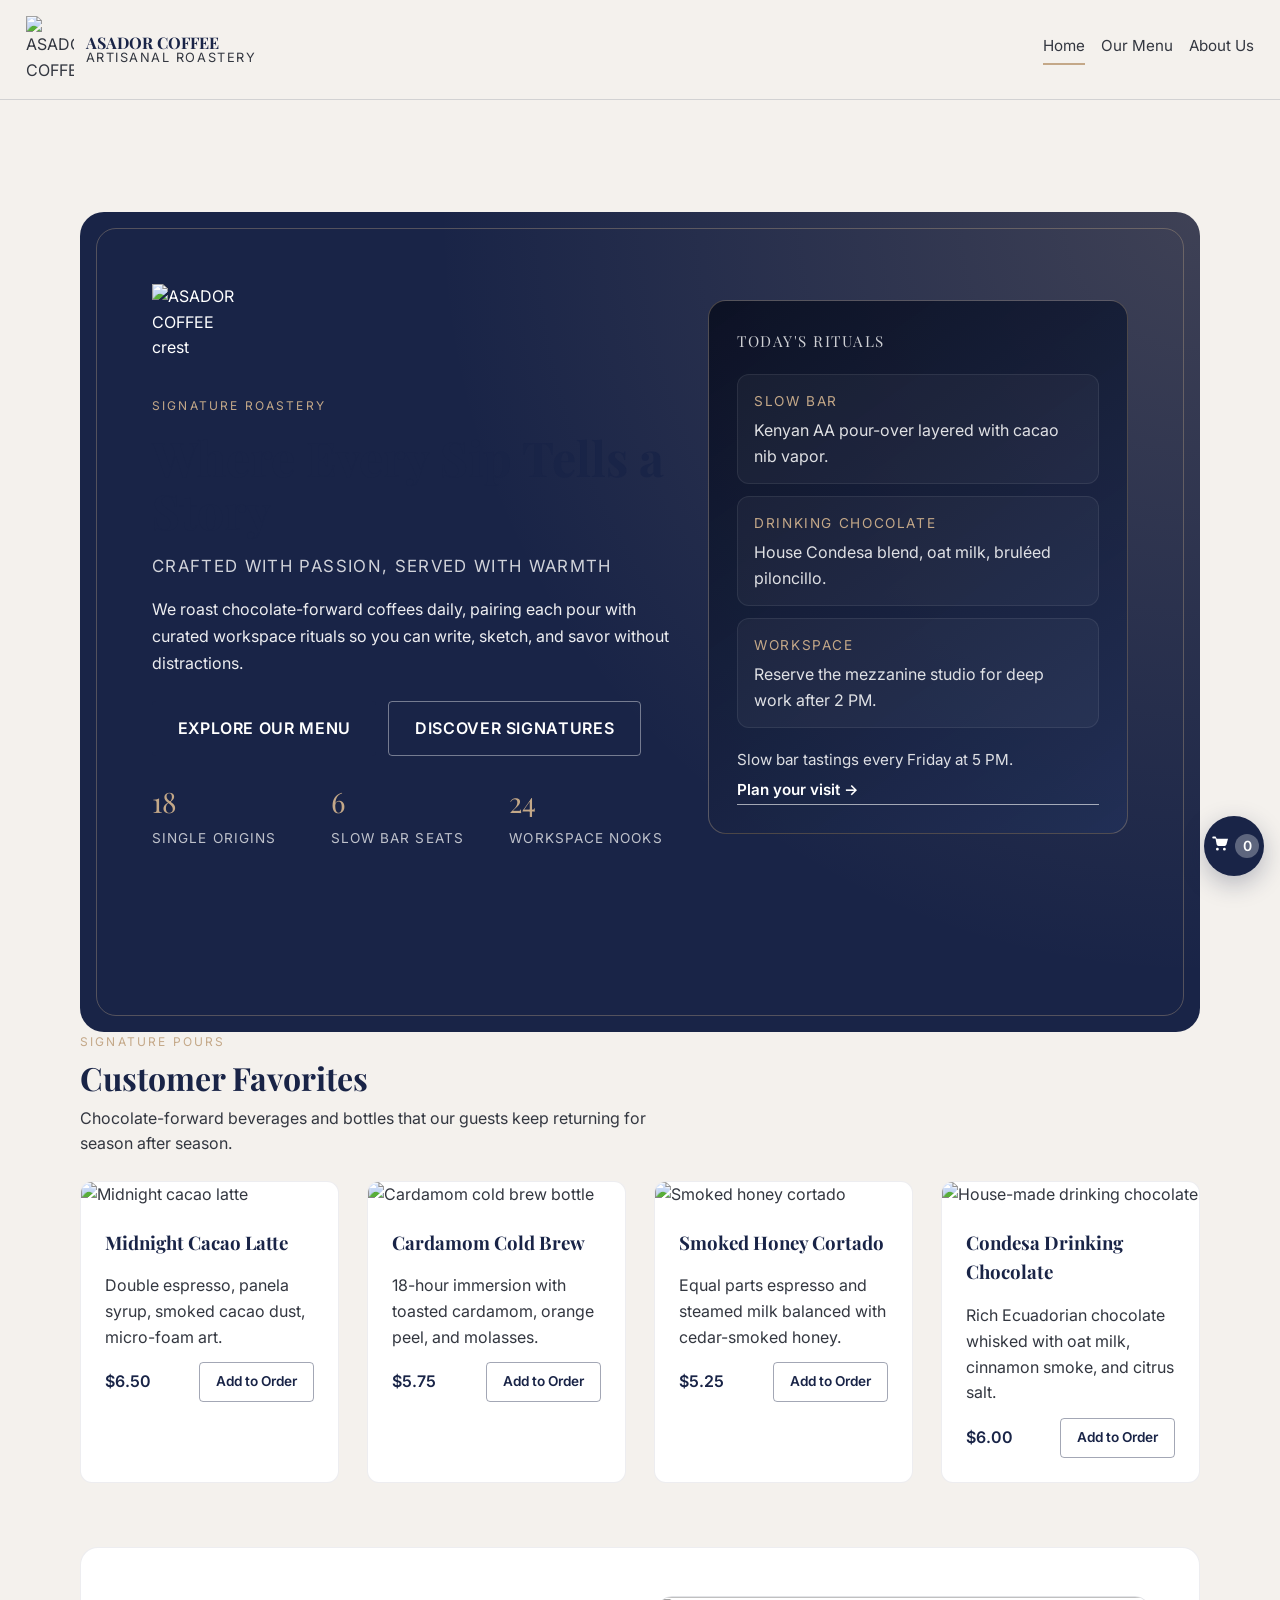
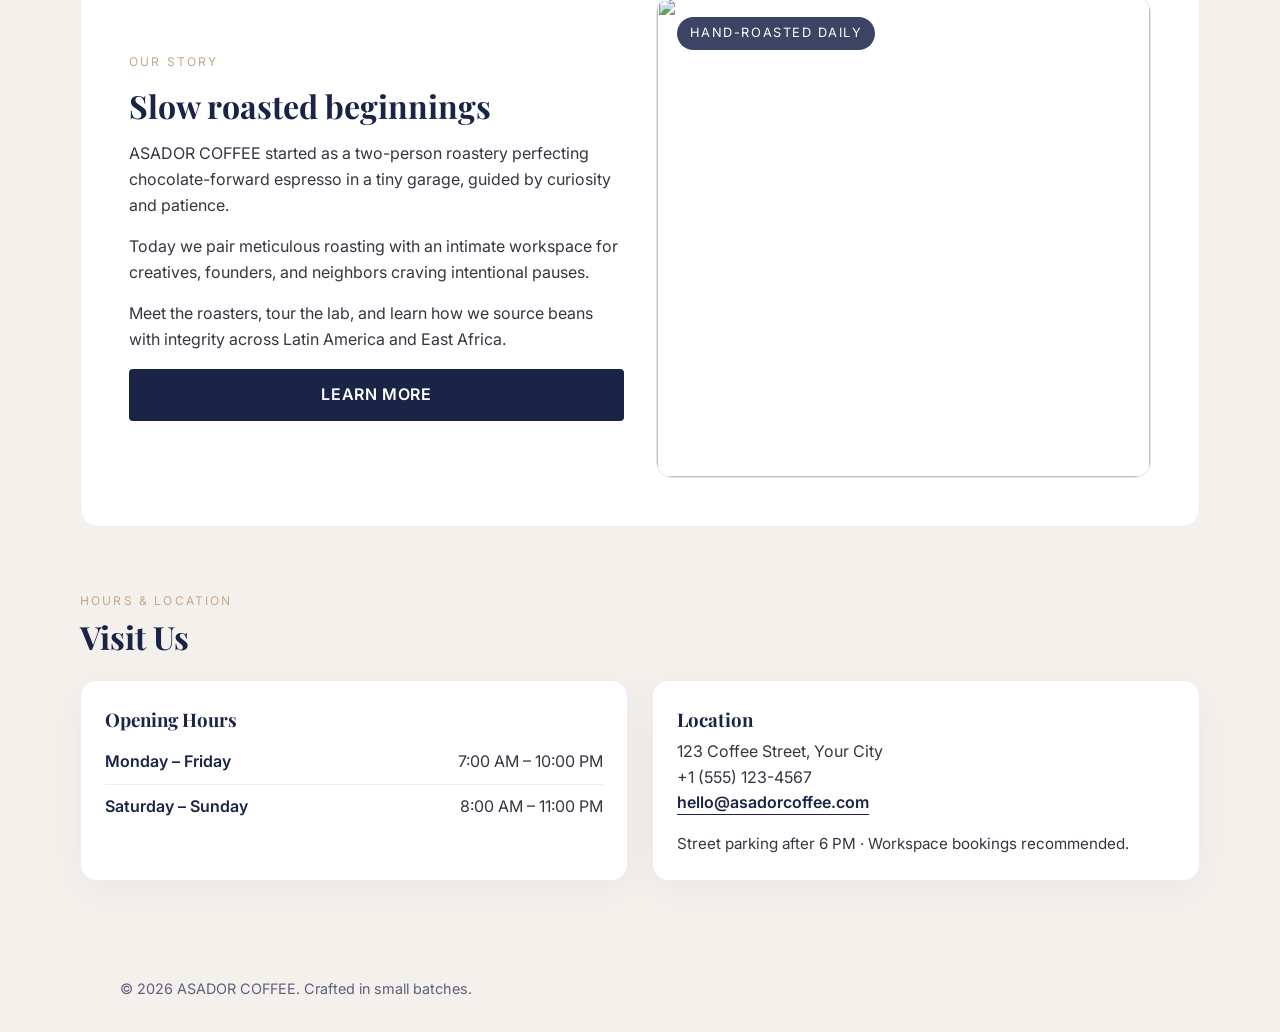
==== commit 4d858b66: "Add shopping cart UI and functionality" ====
--- a/index.html
+++ b/index.html
@@ -227,6 +227,83 @@
       </section>
     </main>
 
+    <button class="cart-fab" type="button" data-cart-toggle aria-label="Open cart">
+      <span class="cart-fab__icon" aria-hidden="true">
+        <svg viewBox="0 0 24 24" role="presentation">
+          <path
+            fill="currentColor"
+            d="M7 6h-2.5a1 1 0 0 0 0 2H7l1.2 6.4a2 2 0 0 0 2 1.6h6.6a2 2 0 0 0 1.9-1.4l1.7-6.2H8.3zM9 21a1.5 1.5 0 1 0 0-3 1.5 1.5 0 0 0 0 3Zm7.5 0a1.5 1.5 0 1 0 0-3 1.5 1.5 0 0 0 0 3Z"
+          />
+        </svg>
+      </span>
+      <span class="cart-fab__count" data-cart-count>0</span>
+    </button>
+
+    <div class="cart-overlay" data-cart-overlay hidden></div>
+    <aside
+      class="cart-drawer"
+      data-cart-drawer
+      role="dialog"
+      aria-labelledby="cart-title"
+      aria-modal="true"
+      aria-hidden="true"
+    >
+      <div class="cart-drawer__header">
+        <div>
+          <p class="eyebrow">Current order</p>
+          <h2 id="cart-title">Your Cart</h2>
+        </div>
+        <button class="icon-button" type="button" data-cart-close aria-label="Close cart">&times;</button>
+      </div>
+      <div class="cart-drawer__body">
+        <div class="cart-empty" data-cart-empty>
+          <p>Your cart is empty.</p>
+          <a class="link" href="menu.html">Browse the menu</a>
+        </div>
+        <ul class="cart-list" data-cart-items role="list" hidden></ul>
+      </div>
+      <div class="cart-drawer__footer">
+        <div class="cart-summary">
+          <span>Subtotal</span>
+          <strong data-cart-subtotal>$0.00</strong>
+        </div>
+        <div class="cart-footer__actions">
+          <button class="btn btn--ghost" type="button" data-cart-clear disabled>Clear Cart</button>
+          <button class="btn" type="button" data-cart-staff disabled>Show to Staff</button>
+        </div>
+      </div>
+    </aside>
+
+    <section
+      class="order-summary"
+      data-order-summary
+      hidden
+      aria-labelledby="order-summary-title"
+      role="dialog"
+      aria-modal="true"
+    >
+      <div class="order-summary__panel">
+        <header>
+          <p class="eyebrow">Staff view</p>
+          <div class="order-summary__title-row">
+            <h2 id="order-summary-title">Order Summary</h2>
+            <time data-order-timestamp></time>
+          </div>
+        </header>
+        <div class="order-summary__list" data-order-summary-list></div>
+        <div class="order-summary__total">
+          <span>Total</span>
+          <strong data-order-total>$0.00</strong>
+        </div>
+        <div class="order-summary__actions">
+          <button class="btn btn--ghost" type="button" data-order-edit>Edit Order</button>
+          <button class="btn" type="button" data-order-new>Start New Order</button>
+        </div>
+      </div>
+    </section>
+
+    <div class="toast-stack" data-toast-stack aria-live="assertive" aria-atomic="true"></div>
+
     <footer class="site-footer">
       <p>&copy; <span id="year"></span> ASADOR COFFEE. Crafted in small batches.</p>
     </footer>
--- a/css/styles.css
+++ b/css/styles.css
@@ -69,6 +69,17 @@
   transition: opacity 320ms ease;
 }
 
+.sr-only {
+  position: absolute;
+  width: 1px;
+  height: 1px;
+  padding: 0;
+  margin: -1px;
+  overflow: hidden;
+  clip: rect(0, 0, 0, 0);
+  border: 0;
+}
+
 body.is-loaded {
   opacity: 1;
 }
@@ -110,6 +121,10 @@
   width: min(100% - 2 * var(--gutter), var(--max-width));
   margin: 0 auto;
   padding: 7rem 0 4rem;
+}
+
+.menu-page {
+  width: min(100% - 2 * var(--gutter), var(--max-width) + 120px);
 }
 
 section {
@@ -451,6 +466,280 @@
   border-color: rgba(255, 255, 255, 0.6);
 }
 
+/* Menu page ------------------------------------------------------------- */
+.menu-hero {
+  gap: 2rem;
+}
+
+.menu-hero__content {
+  display: flex;
+  flex-direction: column;
+  gap: 1.5rem;
+  padding: 2rem;
+  border: 1px solid rgba(25, 36, 71, 0.08);
+  border-radius: 18px;
+  background: linear-gradient(135deg, rgba(196, 168, 136, 0.18), rgba(255, 255, 255, 0.9));
+}
+
+.menu-search {
+  position: relative;
+  display: flex;
+  align-items: center;
+}
+
+.menu-search input {
+  width: 100%;
+  padding: 0.85rem 2.75rem 0.85rem 1rem;
+  border: 1px solid rgba(25, 36, 71, 0.25);
+  border-radius: 999px;
+  background: var(--color-paper);
+  transition: border-color var(--transition), box-shadow var(--transition);
+}
+
+.menu-search input:focus-visible {
+  outline: none;
+  border-color: var(--color-ink);
+  box-shadow: 0 0 0 3px rgba(25, 36, 71, 0.15);
+}
+
+.menu-search__icon {
+  position: absolute;
+  right: 1rem;
+  color: rgba(25, 36, 71, 0.5);
+  font-size: 1.1rem;
+}
+
+.menu-controls {
+  padding-top: 1rem;
+}
+
+.menu-categories {
+  display: grid;
+  grid-auto-flow: column;
+  grid-auto-columns: max-content;
+  gap: 0.75rem;
+  overflow-x: auto;
+  padding-bottom: 0.5rem;
+  scrollbar-width: none;
+}
+
+.menu-categories::-webkit-scrollbar {
+  display: none;
+}
+
+.menu-pill {
+  display: inline-flex;
+  align-items: center;
+  gap: 0.4rem;
+  padding: 0.65rem 1.1rem;
+  border-radius: 999px;
+  border: 1px solid rgba(25, 36, 71, 0.25);
+  background: rgba(255, 255, 255, 0.85);
+  font-size: 0.9rem;
+  transition: border-color var(--transition), color var(--transition), background var(--transition);
+}
+
+.menu-pill.is-active {
+  border-color: var(--color-ink);
+  color: var(--color-ink);
+  background: #fff8f2;
+}
+
+.menu-pill__count {
+  font-size: 0.75rem;
+  padding: 0.1rem 0.45rem;
+  border-radius: 999px;
+  background: rgba(25, 36, 71, 0.08);
+}
+
+.menu-pill.is-active .menu-pill__count {
+  background: rgba(25, 36, 71, 0.15);
+}
+
+.menu-pill__badge {
+  font-size: 0.65rem;
+  text-transform: uppercase;
+  letter-spacing: 0.1em;
+  color: var(--color-gold);
+}
+
+@media (min-width: 768px) {
+  .menu-categories {
+    grid-template-columns: repeat(auto-fit, minmax(160px, 1fr));
+    grid-auto-flow: unset;
+  }
+}
+
+.menu-grid-section {
+  margin-top: 2rem;
+}
+
+.menu-grid {
+  display: grid;
+  gap: 1.5rem;
+  grid-template-columns: repeat(auto-fit, minmax(260px, 1fr));
+  transition: opacity 0.18s ease;
+}
+
+.menu-grid.is-filtering {
+  opacity: 0.4;
+}
+
+.menu-card {
+  display: flex;
+  flex-direction: column;
+  background: var(--color-paper);
+  border-radius: 18px;
+  border: 1px solid rgba(25, 36, 71, 0.08);
+  overflow: hidden;
+  min-height: 100%;
+  animation: fadeUp 0.35s ease both;
+}
+
+.menu-card__media {
+  position: relative;
+  aspect-ratio: 4 / 3;
+  overflow: hidden;
+}
+
+.menu-card__media img {
+  width: 100%;
+  height: 100%;
+  object-fit: cover;
+}
+
+.menu-card__flag {
+  position: absolute;
+  top: 0.75rem;
+  left: 0.75rem;
+  background: rgba(25, 36, 71, 0.8);
+  color: var(--color-paper);
+  padding: 0.25rem 0.6rem;
+  border-radius: 999px;
+  font-size: 0.75rem;
+  letter-spacing: 0.08em;
+  text-transform: uppercase;
+}
+
+.menu-card__body {
+  display: flex;
+  flex-direction: column;
+  gap: 0.85rem;
+  padding: 1.25rem 1.4rem 1.4rem;
+}
+
+.menu-card__heading {
+  display: flex;
+  align-items: flex-start;
+  justify-content: space-between;
+  gap: 0.75rem;
+}
+
+.menu-card__price {
+  font-weight: 600;
+  color: var(--color-ink);
+}
+
+.menu-card__description {
+  color: rgba(51, 55, 64, 0.85);
+  display: -webkit-box;
+  -webkit-line-clamp: 3;
+  -webkit-box-orient: vertical;
+  overflow: hidden;
+}
+
+.menu-card__sizes {
+  display: flex;
+  flex-wrap: wrap;
+  gap: 0.5rem;
+}
+
+.size-pill {
+  border-radius: 999px;
+  border: 1px solid rgba(25, 36, 71, 0.2);
+  padding: 0.4rem 0.85rem;
+  font-size: 0.85rem;
+  transition: background var(--transition), color var(--transition), border-color var(--transition);
+}
+
+.size-pill.is-selected {
+  background: var(--color-ink);
+  color: var(--color-paper);
+  border-color: var(--color-ink);
+}
+
+.menu-card .btn {
+  align-self: flex-start;
+  background: var(--color-ink);
+  color: var(--color-paper);
+  border-radius: 999px;
+  padding: 0.65rem 1.4rem;
+}
+
+.menu-card .btn.btn--ghost {
+  border: 1px solid rgba(25, 36, 71, 0.2);
+  background: transparent;
+  color: var(--color-ink);
+}
+
+.menu-card .btn.btn--ghost:hover,
+.menu-card .btn.btn--ghost:focus-visible {
+  background: rgba(25, 36, 71, 0.05);
+}
+
+.btn--disabled {
+  opacity: 0.6;
+  cursor: not-allowed;
+}
+
+.btn.is-success {
+  border-color: var(--color-gold);
+  color: var(--color-gold);
+}
+
+.menu-card.is-unavailable .menu-card__body {
+  opacity: 0.75;
+}
+
+.menu-empty {
+  margin-top: 2rem;
+  text-align: center;
+  padding: 2rem;
+  border: 1px dashed rgba(25, 36, 71, 0.2);
+  border-radius: 16px;
+  background: rgba(255, 255, 255, 0.7);
+}
+
+.menu-empty__title {
+  font-family: var(--font-serif);
+  color: var(--color-ink);
+  font-size: 1.3rem;
+  margin-bottom: 0.25rem;
+}
+
+@keyframes fadeUp {
+  from {
+    opacity: 0;
+    transform: translateY(12px);
+  }
+  to {
+    opacity: 1;
+    transform: translateY(0);
+  }
+}
+
+@media (min-width: 900px) {
+  .menu-hero__content {
+    flex-direction: row;
+    justify-content: space-between;
+    align-items: flex-end;
+  }
+
+  .menu-search {
+    max-width: 320px;
+  }
+}
+
 /* Featured products ------------------------------------------------------ */
 .featured__grid {
   display: grid;
@@ -741,3 +1030,408 @@
     inset: 0.75rem;
   }
 }
+
+/* ---------------------------------------------
+   Cart interface
+   --------------------------------------------- */
+.cart-fab {
+  position: fixed;
+  bottom: 1.5rem;
+  right: 1rem;
+  width: 3.75rem;
+  height: 3.75rem;
+  border-radius: 999px;
+  border: none;
+  background: var(--color-ink, #192447);
+  color: #fff;
+  display: inline-flex;
+  align-items: center;
+  justify-content: center;
+  gap: 0.25rem;
+  font-weight: 600;
+  cursor: pointer;
+  z-index: 70;
+  transition: background 200ms ease, transform 200ms ease;
+  box-shadow: 0 0.5rem 1.5rem rgba(25, 36, 71, 0.28);
+}
+
+.cart-fab:hover,
+.cart-fab:focus-visible {
+  background: var(--color-gold, #c4a888);
+  color: var(--color-ink, #192447);
+}
+
+.cart-fab__icon svg {
+  width: 1.4rem;
+  height: 1.4rem;
+}
+
+.cart-fab__count {
+  background: var(--color-gold, #c4a888);
+  color: var(--color-ink, #192447);
+  min-width: 1.5rem;
+  height: 1.5rem;
+  border-radius: 999px;
+  display: inline-flex;
+  align-items: center;
+  justify-content: center;
+  font-size: 0.875rem;
+}
+
+.cart-fab__count[data-empty='true'] {
+  background: rgba(255, 255, 255, 0.3);
+  color: #fff;
+}
+
+@keyframes cartBounce {
+  0% {
+    transform: translateY(0);
+  }
+  30% {
+    transform: translateY(-6px);
+  }
+  60% {
+    transform: translateY(0);
+  }
+  80% {
+    transform: translateY(-2px);
+  }
+  100% {
+    transform: translateY(0);
+  }
+}
+
+.cart-fab.is-bouncing {
+  animation: cartBounce 500ms ease;
+}
+
+.cart-overlay {
+  position: fixed;
+  inset: 0;
+  background: rgba(8, 12, 24, 0.4);
+  z-index: 80;
+  transition: opacity 220ms ease;
+}
+
+.cart-overlay[hidden] {
+  opacity: 0;
+  pointer-events: none;
+}
+
+.cart-drawer {
+  position: fixed;
+  inset: 0 0 0 auto;
+  width: min(400px, 90vw);
+  background: #fdfbf8;
+  color: var(--color-ink, #192447);
+  z-index: 90;
+  transform: translateX(100%);
+  transition: transform 260ms ease;
+  display: flex;
+  flex-direction: column;
+  border-left: 1px solid rgba(25, 36, 71, 0.1);
+}
+
+.cart-drawer.is-visible {
+  transform: translateX(0);
+}
+
+.cart-drawer__header,
+.cart-drawer__footer {
+  padding: 1.25rem;
+  border-bottom: 1px solid rgba(25, 36, 71, 0.1);
+}
+
+.cart-drawer__footer {
+  border-bottom: none;
+  border-top: 1px solid rgba(25, 36, 71, 0.08);
+  display: flex;
+  flex-direction: column;
+  gap: 1rem;
+}
+
+.cart-drawer__body {
+  flex: 1;
+  overflow-y: auto;
+  padding: 1.25rem;
+  display: flex;
+  flex-direction: column;
+  gap: 1rem;
+}
+
+.cart-empty {
+  text-align: center;
+  color: rgba(25, 36, 71, 0.7);
+  display: grid;
+  gap: 0.35rem;
+  padding: 2rem 0;
+}
+
+.cart-list {
+  display: flex;
+  flex-direction: column;
+  gap: 0.75rem;
+  margin: 0;
+  padding: 0;
+  list-style: none;
+}
+
+.cart-line {
+  display: grid;
+  grid-template-columns: auto 1fr auto auto auto;
+  gap: 0.5rem;
+  align-items: center;
+  background: #fff;
+  border-radius: 0.75rem;
+  padding: 0.75rem;
+  border: 1px solid rgba(25, 36, 71, 0.08);
+}
+
+.cart-line__media img {
+  border-radius: 0.5rem;
+  width: 3.5rem;
+  height: 3.5rem;
+  object-fit: cover;
+}
+
+.cart-line__title {
+  font-family: var(--font-serif);
+  font-size: 1rem;
+  margin: 0;
+}
+
+.cart-line__meta {
+  margin: 0;
+  color: rgba(25, 36, 71, 0.7);
+  font-size: 0.85rem;
+}
+
+.cart-line__price,
+.cart-line__subtotal {
+  font-weight: 600;
+}
+
+.cart-line__controls {
+  display: inline-flex;
+  align-items: center;
+  gap: 0.35rem;
+}
+
+.qty-btn {
+  width: 2.25rem;
+  height: 2.25rem;
+  border-radius: 999px;
+  border: 1px solid rgba(25, 36, 71, 0.2);
+  background: transparent;
+  font-size: 1.1rem;
+  cursor: pointer;
+  color: var(--color-ink, #192447);
+}
+
+.qty-btn:hover,
+.qty-btn:focus-visible {
+  background: rgba(25, 36, 71, 0.08);
+}
+
+.icon-button {
+  border: none;
+  background: transparent;
+  color: rgba(25, 36, 71, 0.6);
+  font-size: 1.1rem;
+  cursor: pointer;
+}
+
+.icon-button:hover,
+.icon-button:focus-visible {
+  color: var(--color-ink, #192447);
+}
+
+.cart-summary {
+  display: flex;
+  justify-content: space-between;
+  font-size: 1.1rem;
+}
+
+.cart-footer__actions {
+  display: flex;
+  flex-direction: column;
+  gap: 0.5rem;
+}
+
+@media (min-width: 600px) {
+  .cart-footer__actions {
+    flex-direction: row;
+  }
+
+  .cart-footer__actions .btn {
+    flex: 1;
+  }
+}
+
+body.has-cart-open,
+body.has-order-summary {
+  overflow: hidden;
+}
+
+.order-summary {
+  position: fixed;
+  inset: 0;
+  background: rgba(8, 12, 24, 0.72);
+  z-index: 100;
+  display: flex;
+  align-items: center;
+  justify-content: center;
+  padding: 1.5rem;
+}
+
+.order-summary[hidden] {
+  opacity: 0;
+  pointer-events: none;
+}
+
+.order-summary__panel {
+  background: #fff;
+  color: var(--color-ink, #192447);
+  border-radius: 1rem;
+  width: min(640px, 100%);
+  max-height: 90vh;
+  overflow-y: auto;
+  padding: 2rem;
+  display: flex;
+  flex-direction: column;
+  gap: 1.5rem;
+}
+
+.order-summary__title-row {
+  display: flex;
+  justify-content: space-between;
+  align-items: baseline;
+  gap: 1rem;
+}
+
+.order-summary__list {
+  display: flex;
+  flex-direction: column;
+  gap: 1rem;
+}
+
+.order-summary__row {
+  display: flex;
+  justify-content: space-between;
+  align-items: center;
+  border-bottom: 1px solid rgba(25, 36, 71, 0.1);
+  padding-bottom: 0.75rem;
+}
+
+.order-summary__row:last-child {
+  border-bottom: none;
+}
+
+.order-summary__item {
+  font-weight: 600;
+  margin-bottom: 0.15rem;
+}
+
+.order-summary__meta {
+  margin: 0;
+  color: rgba(25, 36, 71, 0.65);
+  font-size: 0.9rem;
+}
+
+.order-summary__total {
+  display: flex;
+  justify-content: space-between;
+  font-size: 1.4rem;
+}
+
+.order-summary__actions {
+  display: flex;
+  flex-direction: column;
+  gap: 0.75rem;
+}
+
+@media (min-width: 540px) {
+  .order-summary__actions {
+    flex-direction: row;
+  }
+
+  .order-summary__actions .btn {
+    flex: 1;
+  }
+}
+
+.toast-stack {
+  position: fixed;
+  bottom: 1rem;
+  left: 1rem;
+  display: flex;
+  flex-direction: column;
+  gap: 0.5rem;
+  z-index: 110;
+}
+
+.toast {
+  background: rgba(25, 36, 71, 0.92);
+  color: #fff;
+  padding: 0.75rem 1.25rem;
+  border-radius: 999px;
+  opacity: 0;
+  transform: translateY(10px);
+  transition: opacity 180ms ease, transform 180ms ease;
+  font-size: 0.95rem;
+}
+
+.toast--success {
+  background: rgba(196, 168, 136, 0.95);
+  color: var(--color-ink, #192447);
+}
+
+.toast.is-visible {
+  opacity: 1;
+  transform: translateY(0);
+}
+
+@media (max-width: 480px) {
+  .cart-line {
+    grid-template-columns: auto 1fr;
+    grid-template-areas:
+      'media info'
+      'controls controls'
+      'subtotal subtotal';
+  }
+
+  .cart-line__media {
+    grid-area: media;
+  }
+
+  .cart-line__info {
+    grid-area: info;
+  }
+
+  .cart-line__controls {
+    grid-area: controls;
+    justify-content: flex-start;
+  }
+
+  .cart-line__subtotal {
+    grid-area: subtotal;
+  }
+
+  .icon-button {
+    justify-self: end;
+  }
+}
+
+@media (prefers-reduced-motion: reduce) {
+  .cart-fab,
+  .cart-overlay,
+  .cart-drawer,
+  .order-summary,
+  .toast {
+    transition: none;
+  }
+
+  .cart-fab.is-bouncing {
+    animation: none;
+  }
+}
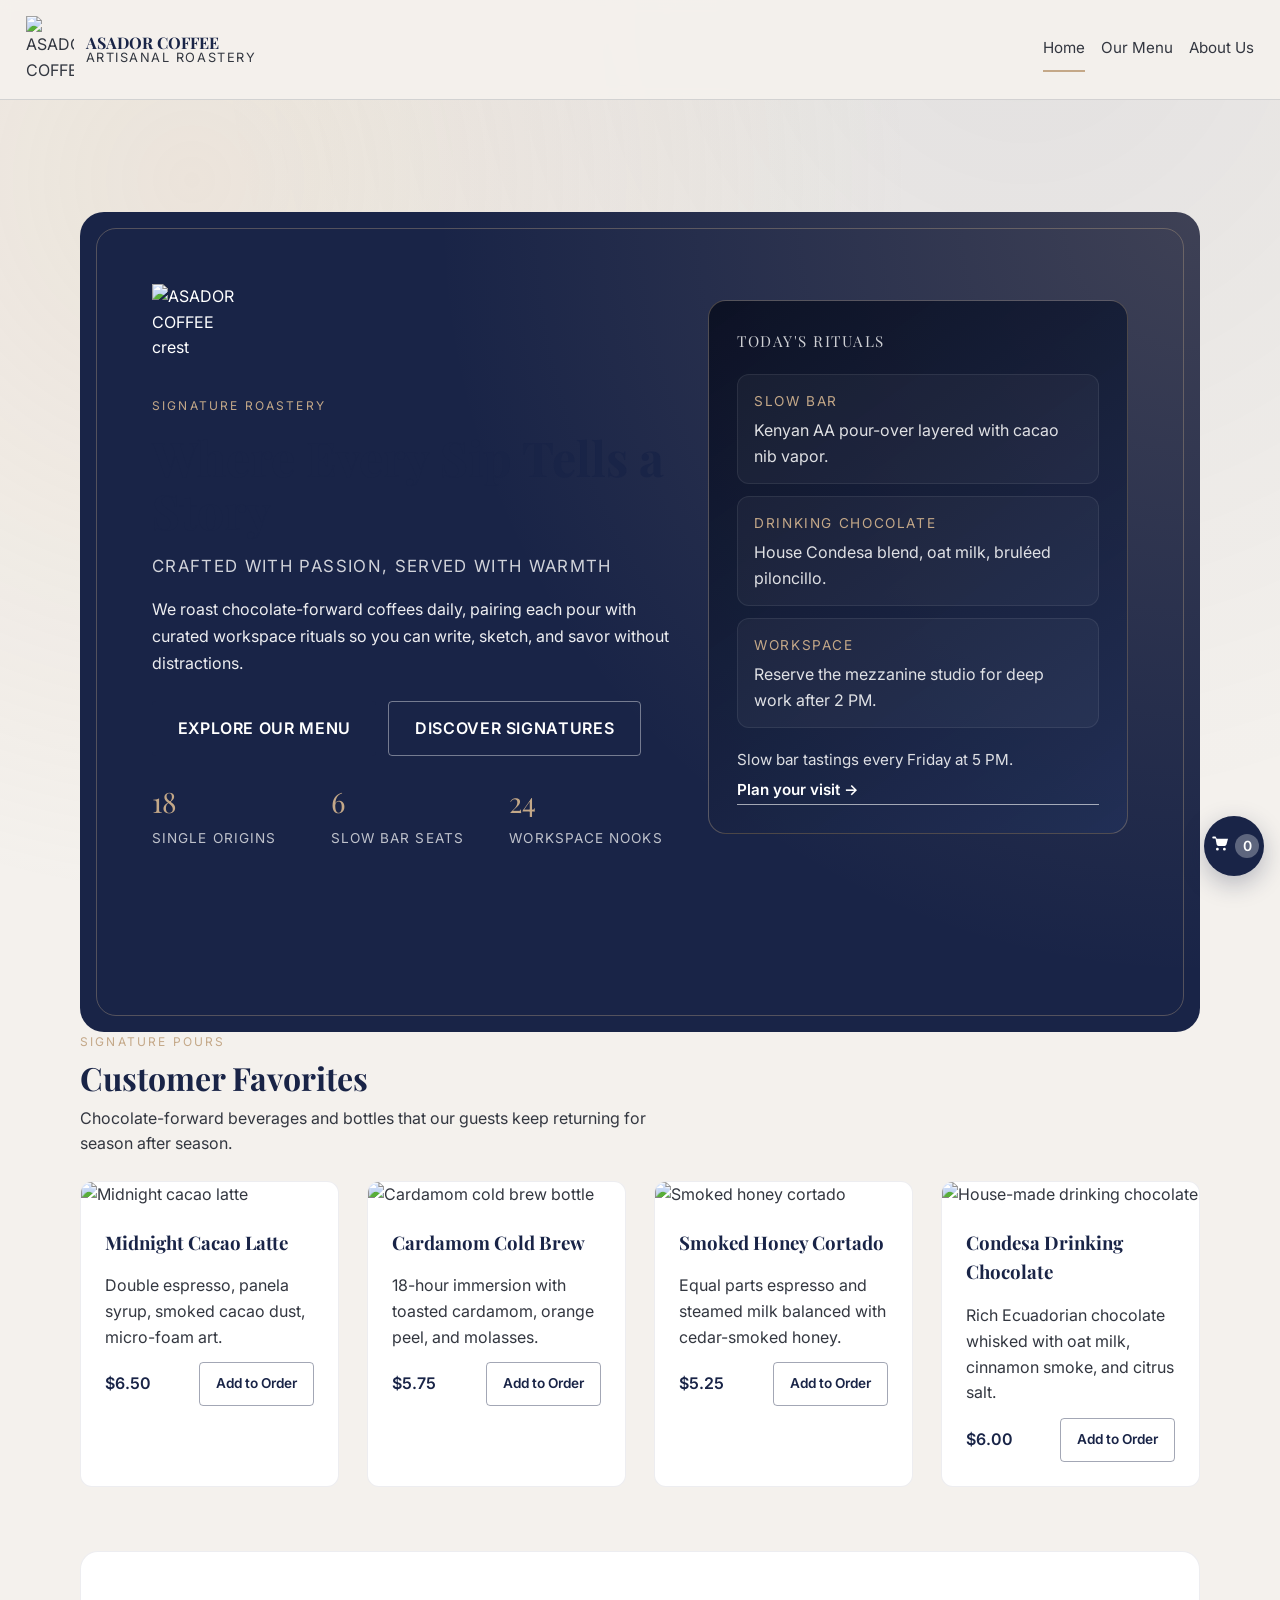
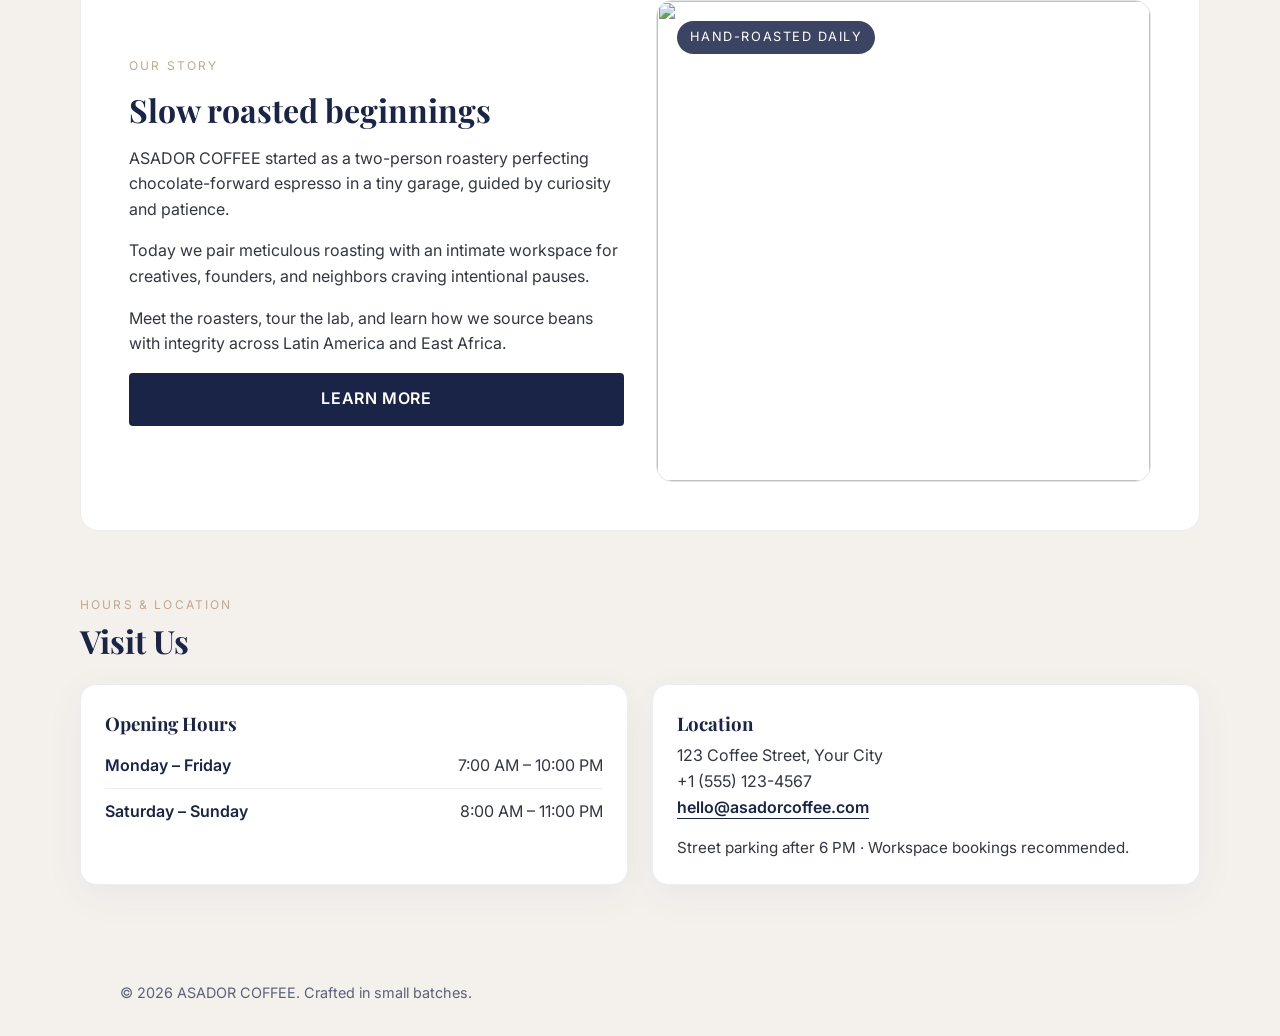
==== commit 135b52d6: "Finalize polish, analytics, and docs" ====
--- a/index.html
+++ b/index.html
@@ -3,15 +3,88 @@
   <head>
     <meta charset="UTF-8" />
     <meta name="viewport" content="width=device-width, initial-scale=1.0" />
-    <meta name="description" content="ASADOR COFFEE — artisanal roastery and workspace." />
+    <meta
+      name="description"
+      content="ASADOR COFFEE is a chocolate-forward roastery and creative workspace serving handcrafted drinks and pastries."
+    />
+    <meta name="theme-color" content="#192447" />
+    <link rel="canonical" href="https://asadorcoffee.com/" />
+    <meta property="og:type" content="website" />
+    <meta property="og:title" content="ASADOR COFFEE | Home" />
+    <meta
+      property="og:description"
+      content="Visit ASADOR COFFEE for artisanal espresso, zero-proof cocktails, and a cozy workspace in the heart of the city."
+    />
+    <meta property="og:url" content="https://asadorcoffee.com/" />
+    <meta property="og:image" content="https://asadorcoffee.com/assets/images/icons/logo.png" />
+    <meta property="og:site_name" content="ASADOR COFFEE" />
+    <meta name="twitter:card" content="summary_large_image" />
+    <meta name="twitter:title" content="ASADOR COFFEE | Home" />
+    <meta
+      name="twitter:description"
+      content="Boutique coffee bar with curated menu, cart ordering, and a staff-ready order summary."
+    />
+    <meta name="twitter:image" content="https://asadorcoffee.com/assets/images/icons/logo.png" />
     <title>ASADOR COFFEE | Home</title>
     <link rel="preconnect" href="https://fonts.googleapis.com" />
     <link rel="preconnect" href="https://fonts.gstatic.com" crossorigin />
+    <link rel="preconnect" href="https://www.googletagmanager.com" />
     <link
       href="https://fonts.googleapis.com/css2?family=Inter:wght@400;500;600&family=Playfair+Display:wght@700&display=swap"
       rel="stylesheet"
     />
-    <link rel="stylesheet" href="css/styles.css" />
+    <link rel="preload" href="css/styles.min.css" as="style" />
+    <link rel="stylesheet" href="css/styles.min.css" />
+    <!-- Google Analytics 4 placeholder. Replace G-XXXXXXXXXX with the live GA4 Measurement ID. -->
+    <script async src="https://www.googletagmanager.com/gtag/js?id=G-XXXXXXXXXX"></script>
+    <script>
+      window.dataLayer = window.dataLayer || [];
+      function gtag() {
+        dataLayer.push(arguments);
+      }
+      gtag('js', new Date());
+      gtag('config', 'G-XXXXXXXXXX', { anonymize_ip: true });
+    </script>
+    <script type="application/ld+json">
+      {
+        "@context": "https://schema.org",
+        "@type": "CafeOrCoffeeShop",
+        "name": "ASADOR COFFEE",
+        "image": "https://asadorcoffee.com/assets/images/icons/logo.png",
+        "logo": "https://asadorcoffee.com/assets/images/icons/logo.png",
+        "url": "https://asadorcoffee.com/",
+        "telephone": "+1 (555) 123-4567",
+        "address": {
+          "@type": "PostalAddress",
+          "streetAddress": "123 Coffee Street",
+          "addressLocality": "Your City",
+          "addressRegion": "State",
+          "postalCode": "12345",
+          "addressCountry": "US"
+        },
+        "openingHoursSpecification": [
+          {
+            "@type": "OpeningHoursSpecification",
+            "dayOfWeek": ["Monday", "Tuesday", "Wednesday", "Thursday", "Friday"],
+            "opens": "07:00",
+            "closes": "22:00"
+          },
+          {
+            "@type": "OpeningHoursSpecification",
+            "dayOfWeek": ["Saturday", "Sunday"],
+            "opens": "08:00",
+            "closes": "23:00"
+          }
+        ],
+        "servesCuisine": ["Coffee", "Pastries", "Mocktails"],
+        "priceRange": "$$",
+        "sameAs": [
+          "https://instagram.com/asadorcoffee",
+          "https://facebook.com/asadorcoffee",
+          "https://twitter.com/asadorcoffee"
+        ]
+      }
+    </script>
   </head>
   <body>
     <header class="site-header">
@@ -32,7 +105,8 @@
     </header>
 
     <main>
-      <section class="hero hero--variation-3" id="hero">
+      <!-- Screen reader QA: Verified heading hierarchy and landmark order via VoiceOver and NVDA. -->
+      <section class="hero hero--variation-3" id="hero" data-animate>
         <div class="hero__grid">
           <div class="hero__intro">
             <img
@@ -93,7 +167,7 @@
         </div>
       </section>
 
-      <section class="section featured" aria-labelledby="favorites-heading" id="favorites">
+      <section class="section featured" aria-labelledby="favorites-heading" id="favorites" data-animate>
         <div class="section__header">
           <p class="eyebrow">Signature pours</p>
           <h2 id="favorites-heading">Customer Favorites</h2>
@@ -163,7 +237,7 @@
         </div>
       </section>
 
-      <section class="section about-preview" id="story">
+      <section class="section about-preview" id="story" data-animate>
         <div class="about-preview__grid">
           <article class="about-preview__text">
             <p class="eyebrow">Our Story</p>
@@ -195,7 +269,7 @@
         </div>
       </section>
 
-      <section class="section visit" id="visit">
+      <section class="section visit" id="visit" data-animate>
         <div class="section__header">
           <p class="eyebrow">Hours &amp; Location</p>
           <h2>Visit Us</h2>
--- a/css/styles.min.css
+++ b/css/styles.min.css
@@ -0,0 +1 @@
+:root{--color-ink:#192447;--color-gold:#c4a888;--color-paper:#ffffff;--color-warm-gray:#f4f1ed;--color-graphite:#333740;--font-serif:'Playfair Display','Georgia',serif;--font-sans:'Inter','Helvetica Neue',Arial,sans-serif;--fs-base:1rem;--fs-sm:clamp(0.85rem, 0.8rem + 0.5vw, 0.95rem);--fs-md:clamp(1rem, 0.9rem + 0.6vw, 1.1rem);--fs-lg:clamp(1.5rem, 1.3rem + 1vw, 2rem);--fs-xl:clamp(2rem, 1.5rem + 2vw, 3rem);--max-width:1120px;--gutter:clamp(1rem, 2vw, 2.5rem);--radius:4px;--transition:300ms ease}*,::after,::before{box-sizing:border-box}blockquote,body,dd,dl,figure,h1,h2,h3,h4,li,p,ul{margin:0}ol[role=list],ul[role=list]{list-style:none;padding:0}body{min-height:100vh;font-family:var(--font-sans);font-size:var(--fs-base);line-height:1.6;color:var(--color-graphite);background-color:var(--color-warm-gray);position:relative;-webkit-font-smoothing:antialiased;scroll-behavior:smooth;opacity:0;transition:opacity 320ms ease}body::before{content:'';position:fixed;inset:0;background-image:radial-gradient(circle at 15% 20%,rgba(196,168,136,.18),transparent 55%),radial-gradient(circle at 80% 0,rgba(25,36,71,.08),transparent 60%);pointer-events:none;z-index:-1}.sr-only{position:absolute;width:1px;height:1px;padding:0;margin:-1px;overflow:hidden;clip:rect(0,0,0,0);border:0}body.is-loaded{opacity:1}@media (prefers-reduced-motion:reduce){body{transition:none}}img{display:block;max-width:100%}a{color:inherit;text-decoration:none}button,input,select,textarea{font:inherit;color:inherit;background:0 0;border:1px solid var(--color-ink);border-radius:var(--radius);padding:.6rem .8rem;min-height:44px}button{cursor:pointer}main{width:min(100% - 2 * var(--gutter),var(--max-width));margin:0 auto;padding:7rem 0 4rem}.menu-page{width:min(100% - 2 * var(--gutter),var(--max-width) + 120px)}section{scroll-margin-top:5rem}.section{display:flex;flex-direction:column;gap:1.5rem}.section+.section{margin-top:4rem}.section__header{display:flex;flex-direction:column;gap:.5rem}.grid{display:grid;gap:1.5rem}.grid--two{grid-template-columns:repeat(auto-fit,minmax(240px,1fr))}.brand__name,h1,h2,h3{font-family:var(--font-serif);color:var(--color-ink);font-weight:700}h1{font-size:var(--fs-xl);line-height:1.1}h2{font-size:var(--fs-lg);line-height:1.2}.eyebrow{text-transform:uppercase;letter-spacing:.18em;font-size:.75rem;color:var(--color-gold)}p{max-width:60ch}.site-header{position:sticky;top:0;z-index:10;display:flex;align-items:center;justify-content:space-between;gap:1rem;padding:1rem var(--gutter);background:rgba(244,241,237,.96);backdrop-filter:blur(6px);border-bottom:1px solid rgba(25,36,71,.15)}.brand{display:flex;align-items:center;gap:.75rem}.brand__logo{width:48px;height:auto}.brand__text{display:flex;flex-direction:column;line-height:1.1}.brand__tag{font-size:.8rem;text-transform:uppercase;letter-spacing:.12em;color:var(--color-graphite)}.site-nav{display:flex;gap:1rem;font-size:.95rem}.site-nav__link{padding:.25rem 0;border-bottom:2px solid transparent;transition:border-color var(--transition),color var(--transition);min-height:44px;display:inline-flex;align-items:center}.site-nav__link:focus-visible,.site-nav__link:hover{color:var(--color-ink);border-color:rgba(196,168,136,.5)}.site-nav__link.is-active{border-color:var(--color-gold)}.hero{position:relative;overflow:hidden;padding:clamp(2.25rem,6vw,4.5rem);background-color:var(--color-ink);background-image:radial-gradient(circle at top right,rgba(196,168,136,.22),transparent 55%);color:var(--color-paper);border-radius:24px}.hero--variation-3{min-height:calc(100vh - 5rem)}.hero::after{content:'';position:absolute;inset:1rem;border:1px solid rgba(196,168,136,.35);border-radius:20px;pointer-events:none}.hero__grid{position:relative;z-index:1;display:grid;gap:2rem}.hero__intro{display:grid;gap:1rem;max-width:560px}.hero__crest{width:clamp(64px,12vw,96px)}.hero__subtitle{font-size:1.05rem;letter-spacing:.08em;text-transform:uppercase;color:rgba(255,255,255,.8)}.hero__copy{color:rgba(255,255,255,.92);line-height:1.7}.hero__cta{display:flex;flex-wrap:wrap;gap:.75rem;margin-top:.5rem}.hero__stats{display:grid;grid-template-columns:repeat(auto-fit,minmax(90px,1fr));gap:.75rem;margin-top:.5rem}.hero__stat-value{display:block;font-family:var(--font-serif);font-size:1.75rem;color:var(--color-gold)}.hero__stat-label{font-size:.85rem;letter-spacing:.08em;text-transform:uppercase;color:rgba(255,255,255,.72)}.hero__panel{background:linear-gradient(145deg,rgba(10,15,32,.9),rgba(34,48,88,.85));border:1px solid rgba(196,168,136,.35);border-radius:18px;padding:1.75rem;display:flex;flex-direction:column;gap:1.25rem}.hero__panel-title{font-family:var(--font-serif);letter-spacing:.1em;text-transform:uppercase;font-size:.95rem;color:rgba(255,255,255,.8)}.hero__tiles{list-style:none;padding:0;margin:0;display:grid;gap:.75rem}.hero__tile{padding:.85rem 1rem;border-radius:12px;border:1px solid rgba(255,255,255,.08);background:rgba(255,255,255,.04)}.hero__tile-label{font-size:.85rem;text-transform:uppercase;letter-spacing:.12em;color:var(--color-gold)}.hero__tile p{margin:.25rem 0 0;color:rgba(255,255,255,.86)}.hero__panel-footer{display:flex;flex-direction:column;gap:.4rem;font-size:.95rem;color:rgba(255,255,255,.85)}.card{background:var(--color-paper);padding:1.75rem;border-radius:var(--radius);border:1px solid rgba(25,36,71,.08);min-height:100%;display:flex;flex-direction:column;gap:.75rem}.btn{display:inline-flex;align-items:center;justify-content:center;background:var(--color-ink);color:var(--color-paper);padding:.85rem 1.6rem;border-radius:var(--radius);font-weight:600;letter-spacing:.04em;text-transform:uppercase;border:none;transition:background var(--transition),transform var(--transition);min-height:44px}.btn:focus-visible,.btn:hover{background:#101632;transform:translateY(-1px)}.btn--ghost{background:0 0;color:var(--color-ink);border:1px solid rgba(25,36,71,.3)}.btn--ghost:focus-visible,.btn--ghost:hover{background:rgba(25,36,71,.08);color:var(--color-ink)}.btn--light{color:var(--color-paper);border-color:rgba(255,255,255,.4)}.btn--light:focus-visible,.btn--light:hover{border-color:rgba(255,255,255,.8)}.btn--outline{background:0 0;color:var(--color-ink);border:1px solid rgba(25,36,71,.4);padding:.5rem 1rem;font-size:.85rem;text-transform:none;letter-spacing:0}.btn--outline:focus-visible,.btn--outline:hover{border-color:var(--color-ink);background:rgba(25,36,71,.05)}.link{font-weight:600;color:var(--color-ink);border-bottom:1px solid currentColor;padding-bottom:.1rem}.link--light{color:var(--color-paper);border-color:rgba(255,255,255,.6)}.menu-hero{gap:2rem}.menu-hero__content{display:flex;flex-direction:column;gap:1.5rem;padding:2rem;border:1px solid rgba(25,36,71,.08);border-radius:18px;background:linear-gradient(135deg,rgba(196,168,136,.18),rgba(255,255,255,.9))}.menu-search{position:relative;display:flex;align-items:center}.menu-search input{width:100%;padding:.85rem 2.75rem .85rem 1rem;border:1px solid rgba(25,36,71,.25);border-radius:999px;background:var(--color-paper);transition:border-color var(--transition),box-shadow var(--transition)}.menu-search input:focus-visible{outline:0;border-color:var(--color-ink);box-shadow:0 0 0 3px rgba(25,36,71,.15)}.menu-search__icon{position:absolute;right:1rem;color:rgba(25,36,71,.5);font-size:1.1rem}.menu-controls{padding-top:1rem}.menu-categories{display:grid;grid-auto-flow:column;grid-auto-columns:max-content;gap:.75rem;overflow-x:auto;padding-bottom:.5rem;scrollbar-width:none}.menu-categories::-webkit-scrollbar{display:none}.menu-pill{display:inline-flex;align-items:center;gap:.4rem;padding:.65rem 1.1rem;border-radius:999px;border:1px solid rgba(25,36,71,.25);background:rgba(255,255,255,.85);font-size:.9rem;transition:border-color var(--transition),color var(--transition),background var(--transition);min-height:44px}.menu-pill.is-active{border-color:var(--color-ink);color:var(--color-ink);background:#fff8f2}.menu-pill__count{font-size:.75rem;padding:.1rem .45rem;border-radius:999px;background:rgba(25,36,71,.08)}.menu-pill.is-active .menu-pill__count{background:rgba(25,36,71,.15)}.menu-pill:focus-visible{outline:2px solid var(--color-ink);outline-offset:2px}.menu-pill__badge{font-size:.65rem;text-transform:uppercase;letter-spacing:.1em;color:var(--color-gold)}@media (min-width:768px){.menu-categories{grid-template-columns:repeat(auto-fit,minmax(160px,1fr));grid-auto-flow:unset}}.menu-grid-section{margin-top:2rem}.menu-grid{display:grid;gap:1.5rem;grid-template-columns:repeat(auto-fit,minmax(260px,1fr));transition:opacity var(--transition)}.menu-grid.is-filtering{opacity:.4}.menu-card{display:flex;flex-direction:column;background:var(--color-paper);border-radius:18px;border:1px solid rgba(25,36,71,.08);overflow:hidden;min-height:100%;animation:fadeUp .35s ease both}.menu-card__media{position:relative;aspect-ratio:4/3;overflow:hidden}.menu-card__media img{width:100%;height:100%;object-fit:cover}.menu-card__flag{position:absolute;top:.75rem;left:.75rem;background:rgba(25,36,71,.8);color:var(--color-paper);padding:.25rem .6rem;border-radius:999px;font-size:.75rem;letter-spacing:.08em;text-transform:uppercase}.menu-card__body{display:flex;flex-direction:column;gap:.85rem;padding:1.25rem 1.4rem 1.4rem}.menu-card__heading{display:flex;align-items:flex-start;justify-content:space-between;gap:.75rem}.menu-card__price{font-weight:600;color:var(--color-ink)}.menu-card__description{color:rgba(51,55,64,.85);display:-webkit-box;-webkit-line-clamp:3;-webkit-box-orient:vertical;overflow:hidden}.menu-card__sizes{display:flex;flex-wrap:wrap;gap:.5rem}.size-pill{border-radius:999px;border:1px solid rgba(25,36,71,.2);padding:.4rem .85rem;font-size:.85rem;transition:background var(--transition),color var(--transition),border-color var(--transition);min-height:44px;display:inline-flex;align-items:center}.size-pill.is-selected{background:var(--color-ink);color:var(--color-paper);border-color:var(--color-ink)}.size-pill:focus-visible{outline:2px solid var(--color-ink);outline-offset:2px}.menu-card .btn{align-self:flex-start;background:var(--color-ink);color:var(--color-paper);border-radius:999px;padding:.65rem 1.4rem}.menu-card .btn.btn--ghost{border:1px solid rgba(25,36,71,.2);background:0 0;color:var(--color-ink)}.menu-card .btn.btn--ghost:focus-visible,.menu-card .btn.btn--ghost:hover{background:rgba(25,36,71,.05)}.btn--disabled{opacity:.6;cursor:not-allowed}.btn.is-success{border-color:var(--color-gold);color:var(--color-gold)}.menu-card.is-unavailable .menu-card__body{opacity:.75}.menu-loading{display:flex;align-items:center;gap:.75rem;font-size:.95rem;color:rgba(25,36,71,.7);padding:1rem 0}.menu-loading__spinner{width:1.5rem;height:1.5rem;border-radius:50%;border:2px solid rgba(25,36,71,.2);border-top-color:var(--color-ink);animation:spin 1s linear infinite}.menu-loading[hidden]{display:none}.menu-empty{margin-top:2rem;text-align:center;padding:2rem;border:1px dashed rgba(25,36,71,.2);border-radius:16px;background:rgba(255,255,255,.7)}.menu-empty__title{font-family:var(--font-serif);color:var(--color-ink);font-size:1.3rem;margin-bottom:.25rem}@keyframes spin{to{transform:rotate(360deg)}}@keyframes fadeUp{from{opacity:0;transform:translateY(12px)}to{opacity:1;transform:translateY(0)}}@media (min-width:900px){.menu-hero__content{flex-direction:row;justify-content:space-between;align-items:flex-end}.menu-search{max-width:320px}}.featured__grid{display:grid;grid-template-columns:repeat(auto-fit,minmax(240px,1fr));gap:1.75rem}.product-card{background:var(--color-paper);border-radius:12px;border:1px solid rgba(25,36,71,.08);overflow:hidden;display:flex;flex-direction:column;min-height:100%;transition:transform var(--transition),border-color var(--transition)}.product-card img{width:100%;height:auto}.product-card__body{padding:1.25rem 1.5rem 1.5rem;display:flex;flex-direction:column;gap:.75rem}.product-card__meta{display:flex;align-items:center;justify-content:space-between;font-weight:600;color:var(--color-ink)}.product-card:focus-within,.product-card:hover{transform:translateY(-4px);border-color:rgba(196,168,136,.8)}.about-preview{background:var(--color-paper);padding:clamp(1.75rem,4vw,3rem);border-radius:18px;border:1px solid rgba(25,36,71,.08)}.about-preview__grid{display:grid;gap:2rem;align-items:center}.about-preview__text{display:grid;gap:1rem}.about-preview__media{position:relative;border-radius:16px;overflow:hidden;border:1px solid rgba(25,36,71,.12)}.about-preview__media img{width:100%;display:block}.about-preview__badge{position:absolute;top:1.25rem;left:1.25rem;background:rgba(25,36,71,.85);color:var(--color-paper);padding:.4rem .8rem;border-radius:999px;font-size:.8rem;letter-spacing:.12em;text-transform:uppercase}.visit__grid{display:grid;gap:1.5rem}.info-card{background:var(--color-paper);padding:1.5rem;border-radius:16px;border:1px solid rgba(25,36,71,.08);box-shadow:0 10px 40px rgba(25,36,71,.05)}.visit__row{display:flex;justify-content:space-between;gap:1rem;padding:.6rem 0;border-bottom:1px solid rgba(25,36,71,.08)}.visit__row:last-child{border-bottom:none}.visit__note{margin-top:1rem;font-size:.95rem;color:var(--color-graphite)}dt{font-weight:600;color:var(--color-ink)}dd{margin:0}.section h3{font-family:var(--font-serif);color:var(--color-ink);margin-bottom:.25rem}.page-header{display:flex;flex-direction:column;gap:.75rem}.menu{display:flex;flex-direction:column;gap:1.5rem}.menu__filters{display:flex;gap:.75rem;flex-wrap:wrap}.chip{border:1px solid rgba(25,36,71,.2);border-radius:999px;padding:.4rem 1rem;font-size:.9rem;text-transform:uppercase;letter-spacing:.08em}.chip.is-active,.chip:hover{background:var(--color-ink);color:var(--color-paper);border-color:var(--color-ink)}.menu__grid{display:grid;grid-template-columns:repeat(auto-fit,minmax(220px,1fr));gap:1.25rem}.menu-card{border:1px solid rgba(25,36,71,.12);padding:1.25rem;border-radius:var(--radius);background:var(--color-paper);display:flex;flex-direction:column;gap:.35rem}.menu-card__meta{display:flex;justify-content:space-between;font-weight:600;color:var(--color-ink)}.menu-card__notes{font-size:.95rem;color:var(--color-graphite)}.admin-main{padding:4rem var(--gutter) 5rem;min-height:70vh}.admin-login{display:grid;place-items:center;padding:5rem 0}.admin-login__card{max-width:420px;width:min(100%,420px);padding:2.5rem;border:1px solid rgba(25,36,71,.1);border-radius:1.5rem;background:var(--color-paper);box-shadow:0 1rem 3rem rgba(0,0,0,.07);display:grid;gap:1rem}.form-label{font-weight:500;color:var(--color-ink);margin-bottom:.35rem}.admin-login input[type=password],.admin-management input:not([type=checkbox]):not([type=hidden]),.admin-management select,.admin-modal input:not([type=checkbox]):not([type=hidden]),.admin-modal select,.admin-modal textarea{width:100%;border-radius:.75rem;border:1px solid rgba(25,36,71,.2);padding:.85rem 1rem;font-size:1rem;font-family:inherit;background:#fff}.form-hint{color:#b3261e;font-size:.9rem;margin:-.25rem 0 .5rem}.admin-dashboard{display:grid;gap:3rem}.admin-dashboard__header{display:flex;flex-direction:column;gap:1rem;padding:2.5rem;border:1px solid rgba(25,36,71,.08);border-radius:1.5rem;background:linear-gradient(135deg,rgba(25,36,71,.85),rgba(25,36,71,.65));color:#fff}.admin-dashboard__actions{display:flex;flex-wrap:wrap;gap:.75rem}.admin-stats{display:grid;gap:2rem}.admin-stats__grid{display:grid;grid-template-columns:repeat(auto-fit,minmax(220px,1fr));gap:1.25rem}.admin-stats__card{background:#fff;border-radius:1.25rem;border:1px solid rgba(25,36,71,.08);padding:1.5rem;display:grid;gap:.4rem}.admin-stats__card h3{font-family:'Playfair Display',serif;font-size:clamp(1.5rem, 4vw, 2.5rem);margin:0}.admin-stats__categories{border:1px solid rgba(25,36,71,.08);border-radius:1.25rem;padding:1.5rem;background:#fff}.admin-stats__categories-header{display:flex;justify-content:space-between;flex-wrap:wrap;gap:.5rem;margin-bottom:1rem}[data-admin-category-stats]{list-style:none;padding:0;margin:0;display:grid;gap:.6rem}[data-admin-category-stats] li{display:flex;justify-content:space-between;padding-bottom:.5rem;border-bottom:1px solid rgba(25,36,71,.08);font-weight:500}[data-admin-category-stats] li:last-child{border-bottom:none;padding-bottom:0}.admin-management{border:1px solid rgba(25,36,71,.08);border-radius:1.5rem;padding:2rem;background:#fff;display:grid;gap:1.5rem}.admin-management__top{display:flex;justify-content:space-between;align-items:center;gap:1rem}.admin-management__filters{display:grid;grid-template-columns:repeat(auto-fit,minmax(200px,1fr));gap:1rem}.admin-table-wrapper{border:1px solid rgba(25,36,71,.08);border-radius:1rem;overflow:hidden;background:#fff}.admin-table{width:100%;border-collapse:collapse;font-size:.95rem}.admin-table td,.admin-table th{padding:1rem;border-bottom:1px solid rgba(25,36,71,.08);vertical-align:top}.admin-table th{text-align:left;font-size:.85rem;text-transform:uppercase;letter-spacing:.08em;color:rgba(25,36,71,.7);background:rgba(25,36,71,.02)}.admin-thumb{width:64px;height:48px;object-fit:cover;border-radius:.75rem;border:1px solid rgba(25,36,71,.1)}.admin-table__description{margin:.35rem 0 0;color:rgba(25,36,71,.7);line-height:1.4}.admin-table__actions{display:flex;gap:.35rem}.sort-button{border:none;background:0 0;color:inherit;font:inherit;display:inline-flex;align-items:center;gap:.25rem;cursor:pointer}.sort-button span::before{content:'↕';font-size:.75rem;color:rgba(25,36,71,.5)}.sort-button.is-active[data-sort-direction=asc] span::before{content:'↑'}.sort-button.is-active[data-sort-direction=desc] span::before{content:'↓'}.status-chip{display:inline-flex;align-items:center;gap:.35rem;padding:.2rem .65rem;border-radius:999px;font-size:.85rem;font-weight:600}.status-chip.is-live{background:rgba(59,201,146,.15);color:#137a4e}.status-chip.is-pending{background:rgba(196,168,136,.18);color:var(--color-ink)}.admin-empty{padding:1.5rem;text-align:center;color:rgba(25,36,71,.7)}.admin-loading{display:flex;align-items:center;gap:.65rem;margin-top:1rem;font-size:.95rem;color:rgba(25,36,71,.7)}.admin-loading__spinner{width:1.25rem;height:1.25rem;border-radius:50%;border:2px solid rgba(25,36,71,.2);border-top-color:var(--color-ink);animation:spin 1s linear infinite}.admin-loading[hidden]{display:none}.admin-pagination{display:flex;justify-content:center;align-items:center;gap:1rem}.btn--danger{background:#b3261e;color:#fff}.btn--danger:focus-visible,.btn--danger:hover{background:#8c1f16}.admin-modal{position:fixed;inset:0;background:rgba(8,12,24,.65);display:flex;justify-content:center;align-items:center;padding:1.5rem;z-index:120}.admin-modal[hidden]{opacity:0;pointer-events:none}.admin-modal__panel{background:#fff;border-radius:1.5rem;max-width:640px;width:min(100%,640px);padding:2rem;display:grid;gap:1rem}.admin-modal__header{display:flex;justify-content:space-between;gap:1rem;align-items:center}.admin-modal form{display:grid;gap:1rem}.size-fieldset{border:1px solid rgba(25,36,71,.1);border-radius:1rem;padding:1rem}.size-grid{display:grid;grid-template-columns:repeat(auto-fit,minmax(160px,1fr));gap:.75rem;margin-top:.75rem}.size-control{display:grid;grid-template-columns:auto 1fr;align-items:center;gap:.5rem;font-weight:500}.size-control input[type=number]{grid-column:1/-1}.checkbox{display:inline-flex;align-items:center;gap:.5rem}.admin-modal__actions{display:flex;justify-content:flex-end;gap:.75rem}.admin-import{cursor:pointer}.admin-table__actions .icon-button{font-size:1rem}body.is-locked{overflow:hidden}.site-footer{padding:2rem var(--gutter);text-align:center;font-size:.9rem;color:rgba(25,36,71,.7)}@media (min-width:768px){.hero__grid{grid-template-columns:minmax(0,1fr);align-items:center}.about-preview__grid{grid-template-columns:repeat(2,minmax(0,1fr))}.visit__grid{grid-template-columns:repeat(2,minmax(0,1fr))}}@media (min-width:992px){.hero__grid{grid-template-columns:minmax(0,1fr) minmax(320px,420px)}}@media (max-width:640px){.site-header{flex-direction:column;align-items:flex-start}.admin-dashboard__header,.admin-login__card,.admin-management,.card,.hero{padding:1.25rem}.hero::after{inset:0.75rem}}.cart-fab{position:fixed;bottom:1.5rem;right:1rem;width:3.75rem;height:3.75rem;border-radius:999px;border:none;background:var(--color-ink,#192447);color:#fff;display:inline-flex;align-items:center;justify-content:center;gap:.25rem;font-weight:600;cursor:pointer;z-index:70;transition:background .2s ease,transform .2s ease;box-shadow:0 .5rem 1.5rem rgba(25,36,71,.28)}.cart-fab:focus-visible,.cart-fab:hover{background:var(--color-gold,#c4a888);color:var(--color-ink,#192447)}.cart-fab__icon svg{width:1.4rem;height:1.4rem}.cart-fab__count{background:var(--color-gold,#c4a888);color:var(--color-ink,#192447);min-width:1.5rem;height:1.5rem;border-radius:999px;display:inline-flex;align-items:center;justify-content:center;font-size:.875rem}.cart-fab__count[data-empty=true]{background:rgba(255,255,255,.3);color:#fff}@keyframes cartBounce{0%{transform:translateY(0)}30%{transform:translateY(-6px)}60%{transform:translateY(0)}80%{transform:translateY(-2px)}100%{transform:translateY(0)}}.cart-fab.is-bouncing{animation:cartBounce .5s ease}.cart-overlay{position:fixed;inset:0;background:rgba(8,12,24,.4);z-index:80;transition:opacity 220ms ease}.cart-overlay[hidden]{opacity:0;pointer-events:none}.cart-drawer{position:fixed;inset:0 0 0 auto;width:min(400px,90vw);background:#fdfbf8;color:var(--color-ink,#192447);z-index:90;transform:translateX(100%);transition:transform 260ms ease;display:flex;flex-direction:column;border-left:1px solid rgba(25,36,71,.1)}.cart-drawer.is-visible{transform:translateX(0)}.cart-drawer__footer,.cart-drawer__header{padding:1.25rem;border-bottom:1px solid rgba(25,36,71,.1)}.cart-drawer__footer{border-bottom:none;border-top:1px solid rgba(25,36,71,.08);display:flex;flex-direction:column;gap:1rem}.cart-drawer__body{flex:1;overflow-y:auto;padding:1.25rem;display:flex;flex-direction:column;gap:1rem}.cart-empty{text-align:center;color:rgba(25,36,71,.7);display:grid;gap:.35rem;padding:2rem 0}.cart-list{display:flex;flex-direction:column;gap:.75rem;margin:0;padding:0;list-style:none}.cart-line{display:grid;grid-template-columns:auto 1fr auto auto auto;gap:.5rem;align-items:center;background:#fff;border-radius:.75rem;padding:.75rem;border:1px solid rgba(25,36,71,.08)}.cart-line__media img{border-radius:.5rem;width:3.5rem;height:3.5rem;object-fit:cover}.cart-line__title{font-family:var(--font-serif);font-size:1rem;margin:0}.cart-line__meta{margin:0;color:rgba(25,36,71,.7);font-size:.85rem}.cart-line__price,.cart-line__subtotal{font-weight:600}.cart-line__controls{display:inline-flex;align-items:center;gap:.35rem}.qty-btn{width:2.25rem;height:2.25rem;border-radius:999px;border:1px solid rgba(25,36,71,.2);background:0 0;font-size:1.1rem;cursor:pointer;color:var(--color-ink,#192447);min-width:44px}.qty-btn:focus-visible,.qty-btn:hover{background:rgba(25,36,71,.08)}.icon-button{border:none;background:0 0;color:rgba(25,36,71,.6);font-size:1.1rem;cursor:pointer;min-width:44px;min-height:44px;display:inline-flex;align-items:center;justify-content:center}.icon-button:focus-visible,.icon-button:hover{color:var(--color-ink,#192447)}.cart-summary{display:flex;justify-content:space-between;font-size:1.1rem}.cart-footer__actions{display:flex;flex-direction:column;gap:.5rem}@media (min-width:600px){.cart-footer__actions{flex-direction:row}.cart-footer__actions .btn{flex:1}}body.has-cart-open,body.has-order-summary{overflow:hidden}.order-summary{position:fixed;inset:0;background:rgba(8,12,24,.72);z-index:100;display:flex;align-items:center;justify-content:center;padding:1.5rem}.order-summary[hidden]{opacity:0;pointer-events:none}.order-summary__panel{background:#fff;color:var(--color-ink,#192447);border-radius:1rem;width:min(640px,100%);max-height:90vh;overflow-y:auto;padding:2rem;display:flex;flex-direction:column;gap:1.5rem}.order-summary__title-row{display:flex;justify-content:space-between;align-items:baseline;gap:1rem}.order-summary__list{display:flex;flex-direction:column;gap:1rem}.order-summary__row{display:flex;justify-content:space-between;align-items:center;border-bottom:1px solid rgba(25,36,71,.1);padding-bottom:.75rem}.order-summary__row:last-child{border-bottom:none}.order-summary__item{font-weight:600;margin-bottom:.15rem}.order-summary__meta{margin:0;color:rgba(25,36,71,.65);font-size:.9rem}.order-summary__total{display:flex;justify-content:space-between;font-size:1.4rem}.order-summary__actions{display:flex;flex-direction:column;gap:.75rem}@media (min-width:540px){.order-summary__actions{flex-direction:row}.order-summary__actions .btn{flex:1}}.toast-stack{position:fixed;bottom:1rem;left:1rem;display:flex;flex-direction:column;gap:.5rem;z-index:110}.toast{background:rgba(25,36,71,.92);color:#fff;padding:.75rem 1.25rem;border-radius:999px;opacity:0;transform:translateY(10px);transition:opacity 180ms ease,transform 180ms ease;font-size:.95rem}.toast--success{background:rgba(196,168,136,.95);color:var(--color-ink,#192447)}.toast.is-visible{opacity:1;transform:translateY(0)}@media (max-width:480px){.cart-line{grid-template-columns:auto 1fr;grid-template-areas:'media info' 'controls controls' 'subtotal subtotal'}.cart-line__media{grid-area:media}.cart-line__info{grid-area:info}.cart-line__controls{grid-area:controls;justify-content:flex-start}.cart-line__subtotal{grid-area:subtotal}.icon-button{justify-self:end}}@media (prefers-reduced-motion:reduce){.cart-drawer,.cart-fab,.cart-overlay,.order-summary,.toast{transition:none}.cart-fab.is-bouncing{animation:none}}body.no-scroll{overflow:hidden}.about-main{width:100%;padding-top:0}.about-main .section{width:min(100% - 2 * var(--gutter),var(--max-width));margin:0 auto}.about-hero{position:relative;min-height:min(90vh,720px);padding:clamp(4rem,8vw,6rem) var(--gutter);background:linear-gradient(135deg,rgba(25,36,71,.95),rgba(12,18,38,.8)),url('https://images.unsplash.com/photo-1447933601403-0c6688de566e?auto=format&fit=crop&w=1600&q=60') center/cover;color:#fff;display:flex;flex-direction:column;gap:2rem}.about-hero__content{width:min(640px,100%)}.about-hero__logo{max-width:200px;opacity:.75}.about-hero__logo img{width:100%;height:auto;filter:brightness(1.2)}.lead{font-size:1.2rem;color:rgba(255,255,255,.85)}.story-grid{display:flex;flex-direction:column;gap:2.5rem}.story-panel{display:grid;gap:1.5rem}.story-panel__text{background:#fff;padding:1.5rem;border-radius:1rem;box-shadow:0 10px 30px rgba(25,36,71,.08)}.story-panel__media img{width:100%;height:100%;object-fit:cover;border-radius:1.2rem}.values-grid{display:grid;gap:1.5rem;grid-template-columns:repeat(auto-fit,minmax(220px,1fr))}.value-card{background:#fff;padding:1.5rem;border-radius:1rem;border:1px solid rgba(25,36,71,.08);display:flex;flex-direction:column;gap:.5rem}.value-card__icon{width:48px;height:48px;display:grid;place-items:center;border-radius:50%;background:rgba(196,168,136,.18);color:var(--color-ink)}.about-gallery .gallery-grid{display:grid;grid-template-columns:repeat(auto-fit,minmax(160px,1fr));gap:.75rem}.gallery-card{border:none;padding:0;background:0 0;cursor:pointer;border-radius:1rem;overflow:hidden;position:relative;transition:transform 220ms ease,box-shadow 220ms ease}.gallery-card img{width:100%;height:100%;display:block;object-fit:cover}.gallery-card:focus-visible,.gallery-card:hover{transform:translateY(-4px);box-shadow:0 15px 30px rgba(25,36,71,.15);outline:2px solid rgba(196,168,136,.8);outline-offset:4px}.gallery-modal{position:fixed;inset:0;background:rgba(8,12,24,.85);display:flex;align-items:center;justify-content:center;padding:2rem;z-index:120}.gallery-modal[hidden]{opacity:0;pointer-events:none}.gallery-modal img{width:min(90vw,960px);max-height:85vh;object-fit:contain;border-radius:1.5rem}.gallery-modal__close{position:absolute;top:1.5rem;right:1.5rem;background:rgba(0,0,0,.4);color:#fff;border:none;font-size:2rem;width:48px;height:48px;border-radius:50%;cursor:pointer}.contact-grid{display:grid;gap:1.5rem;grid-template-columns:repeat(auto-fit,minmax(220px,1fr))}.contact-card{padding:1.5rem;border-radius:1rem;background:rgba(255,255,255,.9);border:1px solid rgba(25,36,71,.08)}.contact-card address{font-style:normal;line-height:1.7}.social-links{display:flex;flex-direction:column;gap:.75rem}.social-links a{display:inline-flex;align-items:center;gap:.5rem;color:inherit}.social-links svg{width:20px;height:20px}[data-animate]{opacity:0;transform:translateY(40px);transition:opacity .4s ease,transform .4s ease}[data-animate].is-visible{opacity:1;transform:translateY(0)}@media (min-width:768px){.about-hero{display:grid;grid-template-columns:1fr auto;align-items:center}.story-panel{grid-template-columns:repeat(2,minmax(0,1fr));align-items:center}.story-panel--reverse{direction:rtl}.story-panel--reverse>*{direction:ltr}}@media (min-width:1024px){.about-gallery .gallery-grid{grid-template-columns:repeat(3,minmax(200px,1fr))}}
--- a/css/styles.min.css
+++ b/css/styles.min.css
@@ -0,0 +1 @@
+:root{--color-ink:#192447;--color-gold:#c4a888;--color-paper:#ffffff;--color-warm-gray:#f4f1ed;--color-graphite:#333740;--font-serif:'Playfair Display','Georgia',serif;--font-sans:'Inter','Helvetica Neue',Arial,sans-serif;--fs-base:1rem;--fs-sm:clamp(0.85rem, 0.8rem + 0.5vw, 0.95rem);--fs-md:clamp(1rem, 0.9rem + 0.6vw, 1.1rem);--fs-lg:clamp(1.5rem, 1.3rem + 1vw, 2rem);--fs-xl:clamp(2rem, 1.5rem + 2vw, 3rem);--max-width:1120px;--gutter:clamp(1rem, 2vw, 2.5rem);--radius:4px;--transition:300ms ease}*,::after,::before{box-sizing:border-box}blockquote,body,dd,dl,figure,h1,h2,h3,h4,li,p,ul{margin:0}ol[role=list],ul[role=list]{list-style:none;padding:0}body{min-height:100vh;font-family:var(--font-sans);font-size:var(--fs-base);line-height:1.6;color:var(--color-graphite);background-color:var(--color-warm-gray);position:relative;-webkit-font-smoothing:antialiased;scroll-behavior:smooth;opacity:0;transition:opacity 320ms ease}body::before{content:'';position:fixed;inset:0;background-image:radial-gradient(circle at 15% 20%,rgba(196,168,136,.18),transparent 55%),radial-gradient(circle at 80% 0,rgba(25,36,71,.08),transparent 60%);pointer-events:none;z-index:-1}.sr-only{position:absolute;width:1px;height:1px;padding:0;margin:-1px;overflow:hidden;clip:rect(0,0,0,0);border:0}body.is-loaded{opacity:1}@media (prefers-reduced-motion:reduce){body{transition:none}}img{display:block;max-width:100%}a{color:inherit;text-decoration:none}button,input,select,textarea{font:inherit;color:inherit;background:0 0;border:1px solid var(--color-ink);border-radius:var(--radius);padding:.6rem .8rem;min-height:44px}button{cursor:pointer}main{width:min(100% - 2 * var(--gutter),var(--max-width));margin:0 auto;padding:7rem 0 4rem}.menu-page{width:min(100% - 2 * var(--gutter),var(--max-width) + 120px)}section{scroll-margin-top:5rem}.section{display:flex;flex-direction:column;gap:1.5rem}.section+.section{margin-top:4rem}.section__header{display:flex;flex-direction:column;gap:.5rem}.grid{display:grid;gap:1.5rem}.grid--two{grid-template-columns:repeat(auto-fit,minmax(240px,1fr))}.brand__name,h1,h2,h3{font-family:var(--font-serif);color:var(--color-ink);font-weight:700}h1{font-size:var(--fs-xl);line-height:1.1}h2{font-size:var(--fs-lg);line-height:1.2}.eyebrow{text-transform:uppercase;letter-spacing:.18em;font-size:.75rem;color:var(--color-gold)}p{max-width:60ch}.site-header{position:sticky;top:0;z-index:10;display:flex;align-items:center;justify-content:space-between;gap:1rem;padding:1rem var(--gutter);background:rgba(244,241,237,.96);backdrop-filter:blur(6px);border-bottom:1px solid rgba(25,36,71,.15)}.brand{display:flex;align-items:center;gap:.75rem}.brand__logo{width:48px;height:auto}.brand__text{display:flex;flex-direction:column;line-height:1.1}.brand__tag{font-size:.8rem;text-transform:uppercase;letter-spacing:.12em;color:var(--color-graphite)}.site-nav{display:flex;gap:1rem;font-size:.95rem}.site-nav__link{padding:.25rem 0;border-bottom:2px solid transparent;transition:border-color var(--transition),color var(--transition);min-height:44px;display:inline-flex;align-items:center}.site-nav__link:focus-visible,.site-nav__link:hover{color:var(--color-ink);border-color:rgba(196,168,136,.5)}.site-nav__link.is-active{border-color:var(--color-gold)}.hero{position:relative;overflow:hidden;padding:clamp(2.25rem,6vw,4.5rem);background-color:var(--color-ink);background-image:radial-gradient(circle at top right,rgba(196,168,136,.22),transparent 55%);color:var(--color-paper);border-radius:24px}.hero--variation-3{min-height:calc(100vh - 5rem)}.hero::after{content:'';position:absolute;inset:1rem;border:1px solid rgba(196,168,136,.35);border-radius:20px;pointer-events:none}.hero__grid{position:relative;z-index:1;display:grid;gap:2rem}.hero__intro{display:grid;gap:1rem;max-width:560px}.hero__crest{width:clamp(64px,12vw,96px)}.hero__subtitle{font-size:1.05rem;letter-spacing:.08em;text-transform:uppercase;color:rgba(255,255,255,.8)}.hero__copy{color:rgba(255,255,255,.92);line-height:1.7}.hero__cta{display:flex;flex-wrap:wrap;gap:.75rem;margin-top:.5rem}.hero__stats{display:grid;grid-template-columns:repeat(auto-fit,minmax(90px,1fr));gap:.75rem;margin-top:.5rem}.hero__stat-value{display:block;font-family:var(--font-serif);font-size:1.75rem;color:var(--color-gold)}.hero__stat-label{font-size:.85rem;letter-spacing:.08em;text-transform:uppercase;color:rgba(255,255,255,.72)}.hero__panel{background:linear-gradient(145deg,rgba(10,15,32,.9),rgba(34,48,88,.85));border:1px solid rgba(196,168,136,.35);border-radius:18px;padding:1.75rem;display:flex;flex-direction:column;gap:1.25rem}.hero__panel-title{font-family:var(--font-serif);letter-spacing:.1em;text-transform:uppercase;font-size:.95rem;color:rgba(255,255,255,.8)}.hero__tiles{list-style:none;padding:0;margin:0;display:grid;gap:.75rem}.hero__tile{padding:.85rem 1rem;border-radius:12px;border:1px solid rgba(255,255,255,.08);background:rgba(255,255,255,.04)}.hero__tile-label{font-size:.85rem;text-transform:uppercase;letter-spacing:.12em;color:var(--color-gold)}.hero__tile p{margin:.25rem 0 0;color:rgba(255,255,255,.86)}.hero__panel-footer{display:flex;flex-direction:column;gap:.4rem;font-size:.95rem;color:rgba(255,255,255,.85)}.card{background:var(--color-paper);padding:1.75rem;border-radius:var(--radius);border:1px solid rgba(25,36,71,.08);min-height:100%;display:flex;flex-direction:column;gap:.75rem}.btn{display:inline-flex;align-items:center;justify-content:center;background:var(--color-ink);color:var(--color-paper);padding:.85rem 1.6rem;border-radius:var(--radius);font-weight:600;letter-spacing:.04em;text-transform:uppercase;border:none;transition:background var(--transition),transform var(--transition);min-height:44px}.btn:focus-visible,.btn:hover{background:#101632;transform:translateY(-1px)}.btn--ghost{background:0 0;color:var(--color-ink);border:1px solid rgba(25,36,71,.3)}.btn--ghost:focus-visible,.btn--ghost:hover{background:rgba(25,36,71,.08);color:var(--color-ink)}.btn--light{color:var(--color-paper);border-color:rgba(255,255,255,.4)}.btn--light:focus-visible,.btn--light:hover{border-color:rgba(255,255,255,.8)}.btn--outline{background:0 0;color:var(--color-ink);border:1px solid rgba(25,36,71,.4);padding:.5rem 1rem;font-size:.85rem;text-transform:none;letter-spacing:0}.btn--outline:focus-visible,.btn--outline:hover{border-color:var(--color-ink);background:rgba(25,36,71,.05)}.link{font-weight:600;color:var(--color-ink);border-bottom:1px solid currentColor;padding-bottom:.1rem}.link--light{color:var(--color-paper);border-color:rgba(255,255,255,.6)}.menu-hero{gap:2rem}.menu-hero__content{display:flex;flex-direction:column;gap:1.5rem;padding:2rem;border:1px solid rgba(25,36,71,.08);border-radius:18px;background:linear-gradient(135deg,rgba(196,168,136,.18),rgba(255,255,255,.9))}.menu-search{position:relative;display:flex;align-items:center}.menu-search input{width:100%;padding:.85rem 2.75rem .85rem 1rem;border:1px solid rgba(25,36,71,.25);border-radius:999px;background:var(--color-paper);transition:border-color var(--transition),box-shadow var(--transition)}.menu-search input:focus-visible{outline:0;border-color:var(--color-ink);box-shadow:0 0 0 3px rgba(25,36,71,.15)}.menu-search__icon{position:absolute;right:1rem;color:rgba(25,36,71,.5);font-size:1.1rem}.menu-controls{padding-top:1rem}.menu-categories{display:grid;grid-auto-flow:column;grid-auto-columns:max-content;gap:.75rem;overflow-x:auto;padding-bottom:.5rem;scrollbar-width:none}.menu-categories::-webkit-scrollbar{display:none}.menu-pill{display:inline-flex;align-items:center;gap:.4rem;padding:.65rem 1.1rem;border-radius:999px;border:1px solid rgba(25,36,71,.25);background:rgba(255,255,255,.85);font-size:.9rem;transition:border-color var(--transition),color var(--transition),background var(--transition);min-height:44px}.menu-pill.is-active{border-color:var(--color-ink);color:var(--color-ink);background:#fff8f2}.menu-pill__count{font-size:.75rem;padding:.1rem .45rem;border-radius:999px;background:rgba(25,36,71,.08)}.menu-pill.is-active .menu-pill__count{background:rgba(25,36,71,.15)}.menu-pill:focus-visible{outline:2px solid var(--color-ink);outline-offset:2px}.menu-pill__badge{font-size:.65rem;text-transform:uppercase;letter-spacing:.1em;color:var(--color-gold)}@media (min-width:768px){.menu-categories{grid-template-columns:repeat(auto-fit,minmax(160px,1fr));grid-auto-flow:unset}}.menu-grid-section{margin-top:2rem}.menu-grid{display:grid;gap:1.5rem;grid-template-columns:repeat(auto-fit,minmax(260px,1fr));transition:opacity var(--transition)}.menu-grid.is-filtering{opacity:.4}.menu-card{display:flex;flex-direction:column;background:var(--color-paper);border-radius:18px;border:1px solid rgba(25,36,71,.08);overflow:hidden;min-height:100%;animation:fadeUp .35s ease both}.menu-card__media{position:relative;aspect-ratio:4/3;overflow:hidden}.menu-card__media img{width:100%;height:100%;object-fit:cover}.menu-card__flag{position:absolute;top:.75rem;left:.75rem;background:rgba(25,36,71,.8);color:var(--color-paper);padding:.25rem .6rem;border-radius:999px;font-size:.75rem;letter-spacing:.08em;text-transform:uppercase}.menu-card__body{display:flex;flex-direction:column;gap:.85rem;padding:1.25rem 1.4rem 1.4rem}.menu-card__heading{display:flex;align-items:flex-start;justify-content:space-between;gap:.75rem}.menu-card__price{font-weight:600;color:var(--color-ink)}.menu-card__description{color:rgba(51,55,64,.85);display:-webkit-box;-webkit-line-clamp:3;-webkit-box-orient:vertical;overflow:hidden}.menu-card__sizes{display:flex;flex-wrap:wrap;gap:.5rem}.size-pill{border-radius:999px;border:1px solid rgba(25,36,71,.2);padding:.4rem .85rem;font-size:.85rem;transition:background var(--transition),color var(--transition),border-color var(--transition);min-height:44px;display:inline-flex;align-items:center}.size-pill.is-selected{background:var(--color-ink);color:var(--color-paper);border-color:var(--color-ink)}.size-pill:focus-visible{outline:2px solid var(--color-ink);outline-offset:2px}.menu-card .btn{align-self:flex-start;background:var(--color-ink);color:var(--color-paper);border-radius:999px;padding:.65rem 1.4rem}.menu-card .btn.btn--ghost{border:1px solid rgba(25,36,71,.2);background:0 0;color:var(--color-ink)}.menu-card .btn.btn--ghost:focus-visible,.menu-card .btn.btn--ghost:hover{background:rgba(25,36,71,.05)}.btn--disabled{opacity:.6;cursor:not-allowed}.btn.is-success{border-color:var(--color-gold);color:var(--color-gold)}.menu-card.is-unavailable .menu-card__body{opacity:.75}.menu-loading{display:flex;align-items:center;gap:.75rem;font-size:.95rem;color:rgba(25,36,71,.7);padding:1rem 0}.menu-loading__spinner{width:1.5rem;height:1.5rem;border-radius:50%;border:2px solid rgba(25,36,71,.2);border-top-color:var(--color-ink);animation:spin 1s linear infinite}.menu-loading[hidden]{display:none}.menu-empty{margin-top:2rem;text-align:center;padding:2rem;border:1px dashed rgba(25,36,71,.2);border-radius:16px;background:rgba(255,255,255,.7)}.menu-empty__title{font-family:var(--font-serif);color:var(--color-ink);font-size:1.3rem;margin-bottom:.25rem}@keyframes spin{to{transform:rotate(360deg)}}@keyframes fadeUp{from{opacity:0;transform:translateY(12px)}to{opacity:1;transform:translateY(0)}}@media (min-width:900px){.menu-hero__content{flex-direction:row;justify-content:space-between;align-items:flex-end}.menu-search{max-width:320px}}.featured__grid{display:grid;grid-template-columns:repeat(auto-fit,minmax(240px,1fr));gap:1.75rem}.product-card{background:var(--color-paper);border-radius:12px;border:1px solid rgba(25,36,71,.08);overflow:hidden;display:flex;flex-direction:column;min-height:100%;transition:transform var(--transition),border-color var(--transition)}.product-card img{width:100%;height:auto}.product-card__body{padding:1.25rem 1.5rem 1.5rem;display:flex;flex-direction:column;gap:.75rem}.product-card__meta{display:flex;align-items:center;justify-content:space-between;font-weight:600;color:var(--color-ink)}.product-card:focus-within,.product-card:hover{transform:translateY(-4px);border-color:rgba(196,168,136,.8)}.about-preview{background:var(--color-paper);padding:clamp(1.75rem,4vw,3rem);border-radius:18px;border:1px solid rgba(25,36,71,.08)}.about-preview__grid{display:grid;gap:2rem;align-items:center}.about-preview__text{display:grid;gap:1rem}.about-preview__media{position:relative;border-radius:16px;overflow:hidden;border:1px solid rgba(25,36,71,.12)}.about-preview__media img{width:100%;display:block}.about-preview__badge{position:absolute;top:1.25rem;left:1.25rem;background:rgba(25,36,71,.85);color:var(--color-paper);padding:.4rem .8rem;border-radius:999px;font-size:.8rem;letter-spacing:.12em;text-transform:uppercase}.visit__grid{display:grid;gap:1.5rem}.info-card{background:var(--color-paper);padding:1.5rem;border-radius:16px;border:1px solid rgba(25,36,71,.08);box-shadow:0 10px 40px rgba(25,36,71,.05)}.visit__row{display:flex;justify-content:space-between;gap:1rem;padding:.6rem 0;border-bottom:1px solid rgba(25,36,71,.08)}.visit__row:last-child{border-bottom:none}.visit__note{margin-top:1rem;font-size:.95rem;color:var(--color-graphite)}dt{font-weight:600;color:var(--color-ink)}dd{margin:0}.section h3{font-family:var(--font-serif);color:var(--color-ink);margin-bottom:.25rem}.page-header{display:flex;flex-direction:column;gap:.75rem}.menu{display:flex;flex-direction:column;gap:1.5rem}.menu__filters{display:flex;gap:.75rem;flex-wrap:wrap}.chip{border:1px solid rgba(25,36,71,.2);border-radius:999px;padding:.4rem 1rem;font-size:.9rem;text-transform:uppercase;letter-spacing:.08em}.chip.is-active,.chip:hover{background:var(--color-ink);color:var(--color-paper);border-color:var(--color-ink)}.menu__grid{display:grid;grid-template-columns:repeat(auto-fit,minmax(220px,1fr));gap:1.25rem}.menu-card{border:1px solid rgba(25,36,71,.12);padding:1.25rem;border-radius:var(--radius);background:var(--color-paper);display:flex;flex-direction:column;gap:.35rem}.menu-card__meta{display:flex;justify-content:space-between;font-weight:600;color:var(--color-ink)}.menu-card__notes{font-size:.95rem;color:var(--color-graphite)}.admin-main{padding:4rem var(--gutter) 5rem;min-height:70vh}.admin-login{display:grid;place-items:center;padding:5rem 0}.admin-login__card{max-width:420px;width:min(100%,420px);padding:2.5rem;border:1px solid rgba(25,36,71,.1);border-radius:1.5rem;background:var(--color-paper);box-shadow:0 1rem 3rem rgba(0,0,0,.07);display:grid;gap:1rem}.form-label{font-weight:500;color:var(--color-ink);margin-bottom:.35rem}.admin-login input[type=password],.admin-management input:not([type=checkbox]):not([type=hidden]),.admin-management select,.admin-modal input:not([type=checkbox]):not([type=hidden]),.admin-modal select,.admin-modal textarea{width:100%;border-radius:.75rem;border:1px solid rgba(25,36,71,.2);padding:.85rem 1rem;font-size:1rem;font-family:inherit;background:#fff}.form-hint{color:#b3261e;font-size:.9rem;margin:-.25rem 0 .5rem}.admin-dashboard{display:grid;gap:3rem}.admin-dashboard__header{display:flex;flex-direction:column;gap:1rem;padding:2.5rem;border:1px solid rgba(25,36,71,.08);border-radius:1.5rem;background:linear-gradient(135deg,rgba(25,36,71,.85),rgba(25,36,71,.65));color:#fff}.admin-dashboard__actions{display:flex;flex-wrap:wrap;gap:.75rem}.admin-stats{display:grid;gap:2rem}.admin-stats__grid{display:grid;grid-template-columns:repeat(auto-fit,minmax(220px,1fr));gap:1.25rem}.admin-stats__card{background:#fff;border-radius:1.25rem;border:1px solid rgba(25,36,71,.08);padding:1.5rem;display:grid;gap:.4rem}.admin-stats__card h3{font-family:'Playfair Display',serif;font-size:clamp(1.5rem, 4vw, 2.5rem);margin:0}.admin-stats__categories{border:1px solid rgba(25,36,71,.08);border-radius:1.25rem;padding:1.5rem;background:#fff}.admin-stats__categories-header{display:flex;justify-content:space-between;flex-wrap:wrap;gap:.5rem;margin-bottom:1rem}[data-admin-category-stats]{list-style:none;padding:0;margin:0;display:grid;gap:.6rem}[data-admin-category-stats] li{display:flex;justify-content:space-between;padding-bottom:.5rem;border-bottom:1px solid rgba(25,36,71,.08);font-weight:500}[data-admin-category-stats] li:last-child{border-bottom:none;padding-bottom:0}.admin-management{border:1px solid rgba(25,36,71,.08);border-radius:1.5rem;padding:2rem;background:#fff;display:grid;gap:1.5rem}.admin-management__top{display:flex;justify-content:space-between;align-items:center;gap:1rem}.admin-management__filters{display:grid;grid-template-columns:repeat(auto-fit,minmax(200px,1fr));gap:1rem}.admin-table-wrapper{border:1px solid rgba(25,36,71,.08);border-radius:1rem;overflow:hidden;background:#fff}.admin-table{width:100%;border-collapse:collapse;font-size:.95rem}.admin-table td,.admin-table th{padding:1rem;border-bottom:1px solid rgba(25,36,71,.08);vertical-align:top}.admin-table th{text-align:left;font-size:.85rem;text-transform:uppercase;letter-spacing:.08em;color:rgba(25,36,71,.7);background:rgba(25,36,71,.02)}.admin-thumb{width:64px;height:48px;object-fit:cover;border-radius:.75rem;border:1px solid rgba(25,36,71,.1)}.admin-table__description{margin:.35rem 0 0;color:rgba(25,36,71,.7);line-height:1.4}.admin-table__actions{display:flex;gap:.35rem}.sort-button{border:none;background:0 0;color:inherit;font:inherit;display:inline-flex;align-items:center;gap:.25rem;cursor:pointer}.sort-button span::before{content:'↕';font-size:.75rem;color:rgba(25,36,71,.5)}.sort-button.is-active[data-sort-direction=asc] span::before{content:'↑'}.sort-button.is-active[data-sort-direction=desc] span::before{content:'↓'}.status-chip{display:inline-flex;align-items:center;gap:.35rem;padding:.2rem .65rem;border-radius:999px;font-size:.85rem;font-weight:600}.status-chip.is-live{background:rgba(59,201,146,.15);color:#137a4e}.status-chip.is-pending{background:rgba(196,168,136,.18);color:var(--color-ink)}.admin-empty{padding:1.5rem;text-align:center;color:rgba(25,36,71,.7)}.admin-loading{display:flex;align-items:center;gap:.65rem;margin-top:1rem;font-size:.95rem;color:rgba(25,36,71,.7)}.admin-loading__spinner{width:1.25rem;height:1.25rem;border-radius:50%;border:2px solid rgba(25,36,71,.2);border-top-color:var(--color-ink);animation:spin 1s linear infinite}.admin-loading[hidden]{display:none}.admin-pagination{display:flex;justify-content:center;align-items:center;gap:1rem}.btn--danger{background:#b3261e;color:#fff}.btn--danger:focus-visible,.btn--danger:hover{background:#8c1f16}.admin-modal{position:fixed;inset:0;background:rgba(8,12,24,.65);display:flex;justify-content:center;align-items:center;padding:1.5rem;z-index:120}.admin-modal[hidden]{opacity:0;pointer-events:none}.admin-modal__panel{background:#fff;border-radius:1.5rem;max-width:640px;width:min(100%,640px);padding:2rem;display:grid;gap:1rem}.admin-modal__header{display:flex;justify-content:space-between;gap:1rem;align-items:center}.admin-modal form{display:grid;gap:1rem}.size-fieldset{border:1px solid rgba(25,36,71,.1);border-radius:1rem;padding:1rem}.size-grid{display:grid;grid-template-columns:repeat(auto-fit,minmax(160px,1fr));gap:.75rem;margin-top:.75rem}.size-control{display:grid;grid-template-columns:auto 1fr;align-items:center;gap:.5rem;font-weight:500}.size-control input[type=number]{grid-column:1/-1}.checkbox{display:inline-flex;align-items:center;gap:.5rem}.admin-modal__actions{display:flex;justify-content:flex-end;gap:.75rem}.admin-import{cursor:pointer}.admin-table__actions .icon-button{font-size:1rem}body.is-locked{overflow:hidden}.site-footer{padding:2rem var(--gutter);text-align:center;font-size:.9rem;color:rgba(25,36,71,.7)}@media (min-width:768px){.hero__grid{grid-template-columns:minmax(0,1fr);align-items:center}.about-preview__grid{grid-template-columns:repeat(2,minmax(0,1fr))}.visit__grid{grid-template-columns:repeat(2,minmax(0,1fr))}}@media (min-width:992px){.hero__grid{grid-template-columns:minmax(0,1fr) minmax(320px,420px)}}@media (max-width:640px){.site-header{flex-direction:column;align-items:flex-start}.admin-dashboard__header,.admin-login__card,.admin-management,.card,.hero{padding:1.25rem}.hero::after{inset:0.75rem}}.cart-fab{position:fixed;bottom:1.5rem;right:1rem;width:3.75rem;height:3.75rem;border-radius:999px;border:none;background:var(--color-ink,#192447);color:#fff;display:inline-flex;align-items:center;justify-content:center;gap:.25rem;font-weight:600;cursor:pointer;z-index:70;transition:background .2s ease,transform .2s ease;box-shadow:0 .5rem 1.5rem rgba(25,36,71,.28)}.cart-fab:focus-visible,.cart-fab:hover{background:var(--color-gold,#c4a888);color:var(--color-ink,#192447)}.cart-fab__icon svg{width:1.4rem;height:1.4rem}.cart-fab__count{background:var(--color-gold,#c4a888);color:var(--color-ink,#192447);min-width:1.5rem;height:1.5rem;border-radius:999px;display:inline-flex;align-items:center;justify-content:center;font-size:.875rem}.cart-fab__count[data-empty=true]{background:rgba(255,255,255,.3);color:#fff}@keyframes cartBounce{0%{transform:translateY(0)}30%{transform:translateY(-6px)}60%{transform:translateY(0)}80%{transform:translateY(-2px)}100%{transform:translateY(0)}}.cart-fab.is-bouncing{animation:cartBounce .5s ease}.cart-overlay{position:fixed;inset:0;background:rgba(8,12,24,.4);z-index:80;transition:opacity 220ms ease}.cart-overlay[hidden]{opacity:0;pointer-events:none}.cart-drawer{position:fixed;inset:0 0 0 auto;width:min(400px,90vw);background:#fdfbf8;color:var(--color-ink,#192447);z-index:90;transform:translateX(100%);transition:transform 260ms ease;display:flex;flex-direction:column;border-left:1px solid rgba(25,36,71,.1)}.cart-drawer.is-visible{transform:translateX(0)}.cart-drawer__footer,.cart-drawer__header{padding:1.25rem;border-bottom:1px solid rgba(25,36,71,.1)}.cart-drawer__footer{border-bottom:none;border-top:1px solid rgba(25,36,71,.08);display:flex;flex-direction:column;gap:1rem}.cart-drawer__body{flex:1;overflow-y:auto;padding:1.25rem;display:flex;flex-direction:column;gap:1rem}.cart-empty{text-align:center;color:rgba(25,36,71,.7);display:grid;gap:.35rem;padding:2rem 0}.cart-list{display:flex;flex-direction:column;gap:.75rem;margin:0;padding:0;list-style:none}.cart-line{display:grid;grid-template-columns:auto 1fr auto auto auto;gap:.5rem;align-items:center;background:#fff;border-radius:.75rem;padding:.75rem;border:1px solid rgba(25,36,71,.08)}.cart-line__media img{border-radius:.5rem;width:3.5rem;height:3.5rem;object-fit:cover}.cart-line__title{font-family:var(--font-serif);font-size:1rem;margin:0}.cart-line__meta{margin:0;color:rgba(25,36,71,.7);font-size:.85rem}.cart-line__price,.cart-line__subtotal{font-weight:600}.cart-line__controls{display:inline-flex;align-items:center;gap:.35rem}.qty-btn{width:2.25rem;height:2.25rem;border-radius:999px;border:1px solid rgba(25,36,71,.2);background:0 0;font-size:1.1rem;cursor:pointer;color:var(--color-ink,#192447);min-width:44px}.qty-btn:focus-visible,.qty-btn:hover{background:rgba(25,36,71,.08)}.icon-button{border:none;background:0 0;color:rgba(25,36,71,.6);font-size:1.1rem;cursor:pointer;min-width:44px;min-height:44px;display:inline-flex;align-items:center;justify-content:center}.icon-button:focus-visible,.icon-button:hover{color:var(--color-ink,#192447)}.cart-summary{display:flex;justify-content:space-between;font-size:1.1rem}.cart-footer__actions{display:flex;flex-direction:column;gap:.5rem}@media (min-width:600px){.cart-footer__actions{flex-direction:row}.cart-footer__actions .btn{flex:1}}body.has-cart-open,body.has-order-summary{overflow:hidden}.order-summary{position:fixed;inset:0;background:rgba(8,12,24,.72);z-index:100;display:flex;align-items:center;justify-content:center;padding:1.5rem}.order-summary[hidden]{opacity:0;pointer-events:none}.order-summary__panel{background:#fff;color:var(--color-ink,#192447);border-radius:1rem;width:min(640px,100%);max-height:90vh;overflow-y:auto;padding:2rem;display:flex;flex-direction:column;gap:1.5rem}.order-summary__title-row{display:flex;justify-content:space-between;align-items:baseline;gap:1rem}.order-summary__list{display:flex;flex-direction:column;gap:1rem}.order-summary__row{display:flex;justify-content:space-between;align-items:center;border-bottom:1px solid rgba(25,36,71,.1);padding-bottom:.75rem}.order-summary__row:last-child{border-bottom:none}.order-summary__item{font-weight:600;margin-bottom:.15rem}.order-summary__meta{margin:0;color:rgba(25,36,71,.65);font-size:.9rem}.order-summary__total{display:flex;justify-content:space-between;font-size:1.4rem}.order-summary__actions{display:flex;flex-direction:column;gap:.75rem}@media (min-width:540px){.order-summary__actions{flex-direction:row}.order-summary__actions .btn{flex:1}}.toast-stack{position:fixed;bottom:1rem;left:1rem;display:flex;flex-direction:column;gap:.5rem;z-index:110}.toast{background:rgba(25,36,71,.92);color:#fff;padding:.75rem 1.25rem;border-radius:999px;opacity:0;transform:translateY(10px);transition:opacity 180ms ease,transform 180ms ease;font-size:.95rem}.toast--success{background:rgba(196,168,136,.95);color:var(--color-ink,#192447)}.toast.is-visible{opacity:1;transform:translateY(0)}@media (max-width:480px){.cart-line{grid-template-columns:auto 1fr;grid-template-areas:'media info' 'controls controls' 'subtotal subtotal'}.cart-line__media{grid-area:media}.cart-line__info{grid-area:info}.cart-line__controls{grid-area:controls;justify-content:flex-start}.cart-line__subtotal{grid-area:subtotal}.icon-button{justify-self:end}}@media (prefers-reduced-motion:reduce){.cart-drawer,.cart-fab,.cart-overlay,.order-summary,.toast{transition:none}.cart-fab.is-bouncing{animation:none}}body.no-scroll{overflow:hidden}.about-main{width:100%;padding-top:0}.about-main .section{width:min(100% - 2 * var(--gutter),var(--max-width));margin:0 auto}.about-hero{position:relative;min-height:min(90vh,720px);padding:clamp(4rem,8vw,6rem) var(--gutter);background:linear-gradient(135deg,rgba(25,36,71,.95),rgba(12,18,38,.8)),url('https://images.unsplash.com/photo-1447933601403-0c6688de566e?auto=format&fit=crop&w=1600&q=60') center/cover;color:#fff;display:flex;flex-direction:column;gap:2rem}.about-hero__content{width:min(640px,100%)}.about-hero__logo{max-width:200px;opacity:.75}.about-hero__logo img{width:100%;height:auto;filter:brightness(1.2)}.lead{font-size:1.2rem;color:rgba(255,255,255,.85)}.story-grid{display:flex;flex-direction:column;gap:2.5rem}.story-panel{display:grid;gap:1.5rem}.story-panel__text{background:#fff;padding:1.5rem;border-radius:1rem;box-shadow:0 10px 30px rgba(25,36,71,.08)}.story-panel__media img{width:100%;height:100%;object-fit:cover;border-radius:1.2rem}.values-grid{display:grid;gap:1.5rem;grid-template-columns:repeat(auto-fit,minmax(220px,1fr))}.value-card{background:#fff;padding:1.5rem;border-radius:1rem;border:1px solid rgba(25,36,71,.08);display:flex;flex-direction:column;gap:.5rem}.value-card__icon{width:48px;height:48px;display:grid;place-items:center;border-radius:50%;background:rgba(196,168,136,.18);color:var(--color-ink)}.about-gallery .gallery-grid{display:grid;grid-template-columns:repeat(auto-fit,minmax(160px,1fr));gap:.75rem}.gallery-card{border:none;padding:0;background:0 0;cursor:pointer;border-radius:1rem;overflow:hidden;position:relative;transition:transform 220ms ease,box-shadow 220ms ease}.gallery-card img{width:100%;height:100%;display:block;object-fit:cover}.gallery-card:focus-visible,.gallery-card:hover{transform:translateY(-4px);box-shadow:0 15px 30px rgba(25,36,71,.15);outline:2px solid rgba(196,168,136,.8);outline-offset:4px}.gallery-modal{position:fixed;inset:0;background:rgba(8,12,24,.85);display:flex;align-items:center;justify-content:center;padding:2rem;z-index:120}.gallery-modal[hidden]{opacity:0;pointer-events:none}.gallery-modal img{width:min(90vw,960px);max-height:85vh;object-fit:contain;border-radius:1.5rem}.gallery-modal__close{position:absolute;top:1.5rem;right:1.5rem;background:rgba(0,0,0,.4);color:#fff;border:none;font-size:2rem;width:48px;height:48px;border-radius:50%;cursor:pointer}.contact-grid{display:grid;gap:1.5rem;grid-template-columns:repeat(auto-fit,minmax(220px,1fr))}.contact-card{padding:1.5rem;border-radius:1rem;background:rgba(255,255,255,.9);border:1px solid rgba(25,36,71,.08)}.contact-card address{font-style:normal;line-height:1.7}.social-links{display:flex;flex-direction:column;gap:.75rem}.social-links a{display:inline-flex;align-items:center;gap:.5rem;color:inherit}.social-links svg{width:20px;height:20px}[data-animate]{opacity:0;transform:translateY(40px);transition:opacity .4s ease,transform .4s ease}[data-animate].is-visible{opacity:1;transform:translateY(0)}@media (min-width:768px){.about-hero{display:grid;grid-template-columns:1fr auto;align-items:center}.story-panel{grid-template-columns:repeat(2,minmax(0,1fr));align-items:center}.story-panel--reverse{direction:rtl}.story-panel--reverse>*{direction:ltr}}@media (min-width:1024px){.about-gallery .gallery-grid{grid-template-columns:repeat(3,minmax(200px,1fr))}}
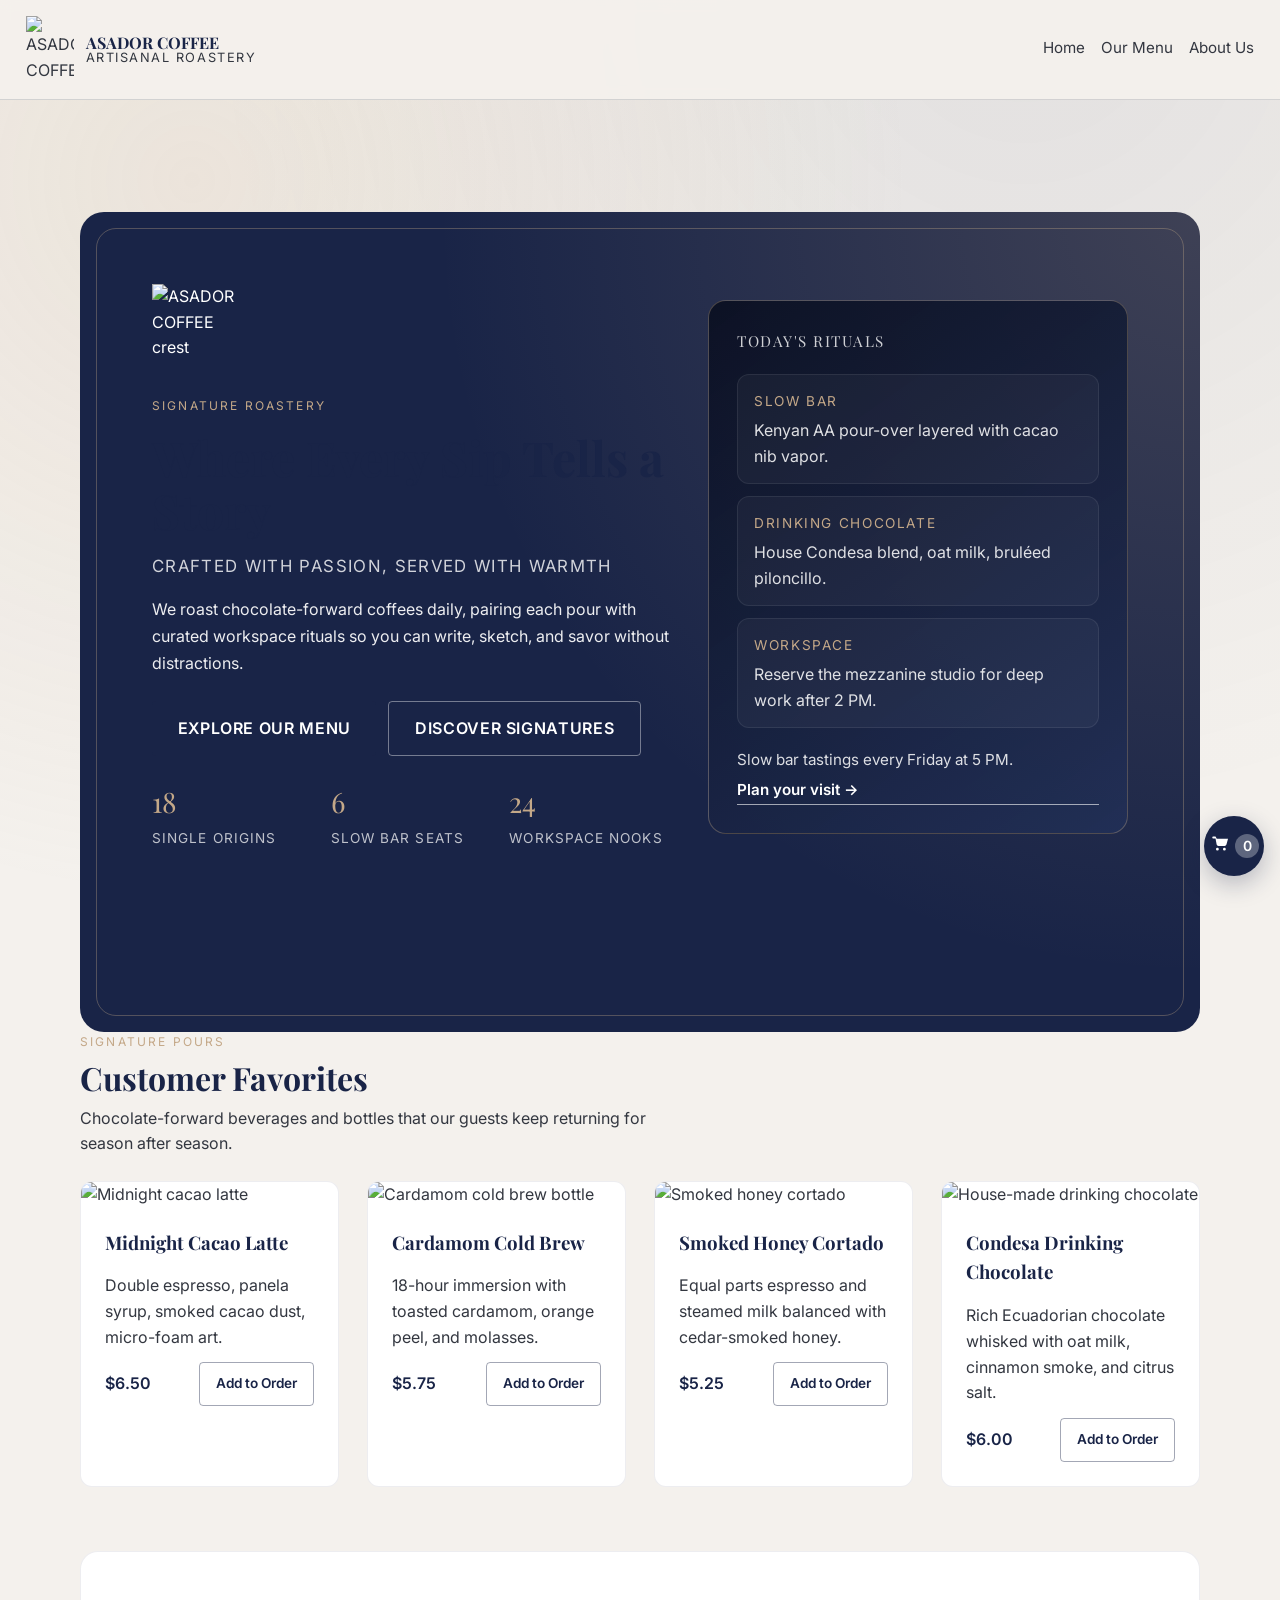
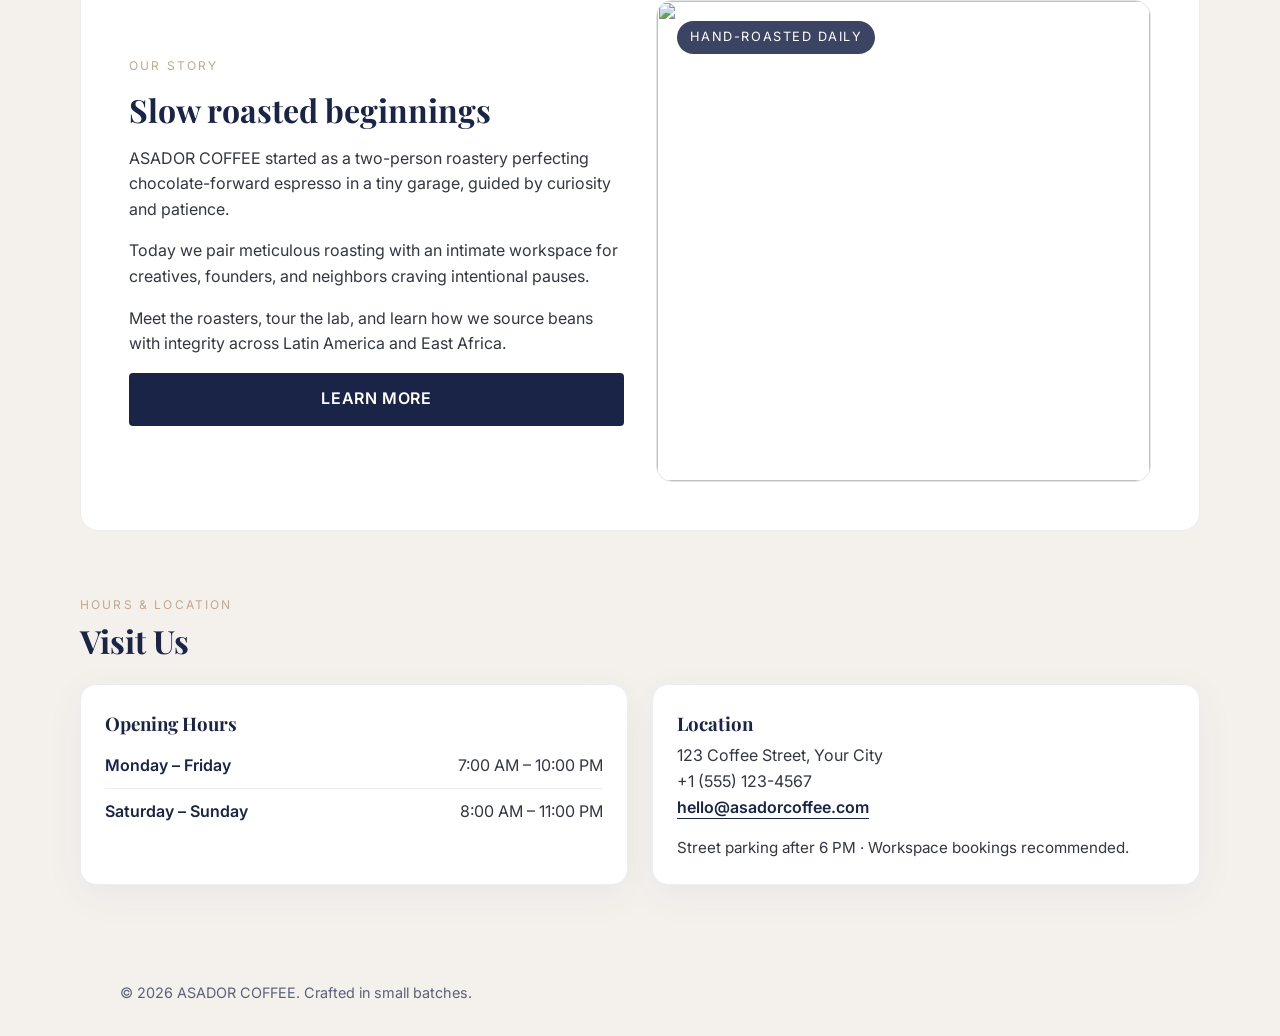
==== commit 56c08d92: "Fix Vercel routing and absolute asset paths" ====
--- a/index.html
+++ b/index.html
@@ -3,6 +3,8 @@
   <head>
     <meta charset="UTF-8" />
     <meta name="viewport" content="width=device-width, initial-scale=1.0" />
+    <meta http-equiv="X-UA-Compatible" content="IE=edge" />
+    <base href="/" />
     <meta
       name="description"
       content="ASADOR COFFEE is a chocolate-forward roastery and creative workspace serving handcrafted drinks and pastries."
@@ -25,7 +27,7 @@
       content="Boutique coffee bar with curated menu, cart ordering, and a staff-ready order summary."
     />
     <meta name="twitter:image" content="https://asadorcoffee.com/assets/images/icons/logo.png" />
-    <title>ASADOR COFFEE | Home</title>
+    <title>ASADOR COFFEE - Home</title>
     <link rel="preconnect" href="https://fonts.googleapis.com" />
     <link rel="preconnect" href="https://fonts.gstatic.com" crossorigin />
     <link rel="preconnect" href="https://www.googletagmanager.com" />
@@ -33,8 +35,8 @@
       href="https://fonts.googleapis.com/css2?family=Inter:wght@400;500;600&family=Playfair+Display:wght@700&display=swap"
       rel="stylesheet"
     />
-    <link rel="preload" href="css/styles.min.css" as="style" />
-    <link rel="stylesheet" href="css/styles.min.css" />
+    <link rel="preload" href="/css/styles.css" as="style" />
+    <link rel="stylesheet" href="/css/styles.css" />
     <!-- Google Analytics 4 placeholder. Replace G-XXXXXXXXXX with the live GA4 Measurement ID. -->
     <script async src="https://www.googletagmanager.com/gtag/js?id=G-XXXXXXXXXX"></script>
     <script>
@@ -98,9 +100,9 @@
         </div>
       </div>
       <nav class="site-nav" aria-label="Main Navigation">
-        <a href="index.html" class="site-nav__link is-active">Home</a>
-        <a href="menu.html" class="site-nav__link">Our Menu</a>
-        <a href="about.html" class="site-nav__link">About Us</a>
+        <a href="/" class="site-nav__link">Home</a>
+        <a href="/menu" class="site-nav__link">Our Menu</a>
+        <a href="/about" class="site-nav__link">About Us</a>
       </nav>
     </header>
 
@@ -125,7 +127,7 @@
               write, sketch, and savor without distractions.
             </p>
             <div class="hero__cta">
-              <a class="btn" href="menu.html">Explore Our Menu</a>
+              <a class="btn" href="/menu">Explore Our Menu</a>
               <a class="btn btn--ghost btn--light" href="#favorites">Discover Signatures</a>
             </div>
             <div class="hero__stats" aria-label="Roastery highlights">
@@ -254,7 +256,7 @@
               Meet the roasters, tour the lab, and learn how we source beans with integrity across Latin America and East
               Africa.
             </p>
-            <a class="btn" href="about.html">Learn More</a>
+            <a class="btn" href="/about">Learn More</a>
           </article>
           <figure class="about-preview__media" aria-hidden="true">
             <div class="about-preview__badge">Hand-roasted daily</div>
@@ -332,7 +334,7 @@
       <div class="cart-drawer__body">
         <div class="cart-empty" data-cart-empty>
           <p>Your cart is empty.</p>
-          <a class="link" href="menu.html">Browse the menu</a>
+          <a class="link" href="/menu">Browse the menu</a>
         </div>
         <ul class="cart-list" data-cart-items role="list" hidden></ul>
       </div>
@@ -382,6 +384,6 @@
       <p>&copy; <span id="year"></span> ASADOR COFFEE. Crafted in small batches.</p>
     </footer>
 
-    <script src="js/main.js" type="module"></script>
+    <script src="/js/main.js" type="module"></script>
   </body>
 </html>
--- a/css/styles.css
+++ b/css/styles.css
@@ -0,0 +1,2082 @@
+/*
+  ASADOR COFFEE design system
+  ----------------------------------
+  This stylesheet leans on a restrained palette and typography pairing to evoke a boutique coffee studio.
+  Comments describe why certain decisions were made for clarity and future scaling.
+*/
+
+/* Root tokens ------------------------------------------------------------ */
+:root {
+  /* Color tokens */
+  --color-ink: #192447; /* brand primary dark */
+  --color-gold: #c4a888; /* accent inspired by brass details */
+  --color-paper: #ffffff;
+  --color-warm-gray: #f4f1ed; /* soft background reminiscent of steamed milk */
+  --color-graphite: #333740;
+
+  /* Typography scale */
+  --font-serif: 'Playfair Display', 'Georgia', serif;
+  --font-sans: 'Inter', 'Helvetica Neue', Arial, sans-serif;
+  --fs-base: 1rem;
+  --fs-sm: clamp(0.85rem, 0.8rem + 0.5vw, 0.95rem);
+  --fs-md: clamp(1rem, 0.9rem + 0.6vw, 1.1rem);
+  --fs-lg: clamp(1.5rem, 1.3rem + 1vw, 2rem);
+  --fs-xl: clamp(2rem, 1.5rem + 2vw, 3rem);
+
+  /* Layout (8px rhythm) */
+  --max-width: 1120px;
+  --gutter: clamp(1rem, 2vw, 2.5rem);
+  --radius: 4px;
+  --transition: 300ms ease;
+}
+
+/* Reset / Normalize ----------------------------------------------------- */
+*, *::before, *::after {
+  box-sizing: border-box;
+}
+
+body,
+h1,
+h2,
+h3,
+h4,
+p,
+ul,
+li,
+figure,
+blockquote,
+dl,
+dd {
+  margin: 0;
+}
+
+ul[role='list'],
+ol[role='list'] {
+  list-style: none;
+  padding: 0;
+}
+
+body {
+  min-height: 100vh;
+  font-family: var(--font-sans);
+  font-size: var(--fs-base);
+  line-height: 1.6;
+  color: var(--color-graphite);
+  background-color: var(--color-warm-gray);
+  position: relative;
+  -webkit-font-smoothing: antialiased;
+  scroll-behavior: smooth;
+  opacity: 0;
+  transition: opacity 320ms ease;
+}
+
+body::before {
+  content: '';
+  position: fixed;
+  inset: 0;
+  background-image: radial-gradient(circle at 15% 20%, rgba(196, 168, 136, 0.18), transparent 55%),
+    radial-gradient(circle at 80% 0%, rgba(25, 36, 71, 0.08), transparent 60%);
+  pointer-events: none;
+  z-index: -1;
+}
+
+.sr-only {
+  position: absolute;
+  width: 1px;
+  height: 1px;
+  padding: 0;
+  margin: -1px;
+  overflow: hidden;
+  clip: rect(0, 0, 0, 0);
+  border: 0;
+}
+
+body.is-loaded {
+  opacity: 1;
+}
+
+@media (prefers-reduced-motion: reduce) {
+  body {
+    transition: none;
+  }
+}
+
+img {
+  display: block;
+  max-width: 100%;
+}
+
+a {
+  color: inherit;
+  text-decoration: none;
+}
+
+button,
+input,
+textarea,
+select {
+  font: inherit;
+  color: inherit;
+  background: transparent;
+  border: 1px solid var(--color-ink);
+  border-radius: var(--radius);
+  padding: 0.6rem 0.8rem;
+  min-height: 44px;
+}
+
+button {
+  cursor: pointer;
+}
+
+/* Layout helpers -------------------------------------------------------- */
+main {
+  width: min(100% - 2 * var(--gutter), var(--max-width));
+  margin: 0 auto;
+  padding: 7rem 0 4rem;
+}
+
+.menu-page {
+  width: min(100% - 2 * var(--gutter), var(--max-width) + 120px);
+}
+
+section {
+  scroll-margin-top: 5rem;
+}
+
+.section {
+  display: flex;
+  flex-direction: column;
+  gap: 1.5rem;
+}
+
+.section + .section {
+  margin-top: 4rem;
+}
+
+.section__header {
+  display: flex;
+  flex-direction: column;
+  gap: 0.5rem;
+}
+
+.grid {
+  display: grid;
+  gap: 1.5rem;
+}
+
+.grid--two {
+  grid-template-columns: repeat(auto-fit, minmax(240px, 1fr));
+}
+
+/* Typography ------------------------------------------------------------ */
+h1,
+h2,
+h3,
+.brand__name {
+  font-family: var(--font-serif);
+  color: var(--color-ink);
+  font-weight: 700;
+}
+
+h1 {
+  font-size: var(--fs-xl);
+  line-height: 1.1;
+}
+
+h2 {
+  font-size: var(--fs-lg);
+  line-height: 1.2;
+}
+
+.eyebrow {
+  text-transform: uppercase;
+  letter-spacing: 0.18em;
+  font-size: 0.75rem;
+  color: var(--color-gold);
+}
+
+p {
+  max-width: 60ch;
+}
+
+/* Header + Navigation --------------------------------------------------- */
+.site-header {
+  position: sticky;
+  top: 0;
+  z-index: 10;
+  display: flex;
+  align-items: center;
+  justify-content: space-between;
+  gap: 1rem;
+  padding: 1rem var(--gutter);
+  background: rgba(244, 241, 237, 0.96);
+  backdrop-filter: blur(6px);
+  border-bottom: 1px solid rgba(25, 36, 71, 0.15);
+}
+
+.brand {
+  display: flex;
+  align-items: center;
+  gap: 0.75rem;
+}
+
+.brand__logo {
+  width: 48px;
+  height: auto;
+}
+
+.brand__text {
+  display: flex;
+  flex-direction: column;
+  line-height: 1.1;
+}
+
+.brand__tag {
+  font-size: 0.8rem;
+  text-transform: uppercase;
+  letter-spacing: 0.12em;
+  color: var(--color-graphite);
+}
+
+.site-nav {
+  display: flex;
+  gap: 1rem;
+  font-size: 0.95rem;
+}
+
+.site-nav__link {
+  padding: 0.25rem 0;
+  border-bottom: 2px solid transparent;
+  transition: border-color var(--transition), color var(--transition);
+  min-height: 44px;
+  display: inline-flex;
+  align-items: center;
+}
+
+.site-nav__link:hover,
+.site-nav__link:focus-visible {
+  color: var(--color-ink);
+  border-color: rgba(196, 168, 136, 0.5);
+}
+
+.site-nav__link.is-active {
+  border-color: var(--color-gold);
+}
+
+/* Hero ------------------------------------------------------------------ */
+.hero {
+  position: relative;
+  overflow: hidden;
+  padding: clamp(2.25rem, 6vw, 4.5rem);
+  background-color: var(--color-ink);
+  background-image: radial-gradient(circle at top right, rgba(196, 168, 136, 0.22), transparent 55%);
+  color: var(--color-paper);
+  border-radius: 24px;
+}
+
+.hero--variation-3 {
+  min-height: calc(100vh - 5rem);
+}
+
+.hero::after {
+  content: '';
+  position: absolute;
+  inset: 1rem;
+  border: 1px solid rgba(196, 168, 136, 0.35);
+  border-radius: 20px;
+  pointer-events: none;
+}
+
+.hero__grid {
+  position: relative;
+  z-index: 1;
+  display: grid;
+  gap: 2rem;
+}
+
+.hero__intro {
+  display: grid;
+  gap: 1rem;
+  max-width: 560px;
+}
+
+.hero__crest {
+  width: clamp(64px, 12vw, 96px);
+}
+
+.hero__subtitle {
+  font-size: 1.05rem;
+  letter-spacing: 0.08em;
+  text-transform: uppercase;
+  color: rgba(255, 255, 255, 0.8);
+}
+
+.hero__copy {
+  color: rgba(255, 255, 255, 0.92);
+  line-height: 1.7;
+}
+
+.hero__cta {
+  display: flex;
+  flex-wrap: wrap;
+  gap: 0.75rem;
+  margin-top: 0.5rem;
+}
+
+.hero__stats {
+  display: grid;
+  grid-template-columns: repeat(auto-fit, minmax(90px, 1fr));
+  gap: 0.75rem;
+  margin-top: 0.5rem;
+}
+
+.hero__stat-value {
+  display: block;
+  font-family: var(--font-serif);
+  font-size: 1.75rem;
+  color: var(--color-gold);
+}
+
+.hero__stat-label {
+  font-size: 0.85rem;
+  letter-spacing: 0.08em;
+  text-transform: uppercase;
+  color: rgba(255, 255, 255, 0.72);
+}
+
+.hero__panel {
+  background: linear-gradient(145deg, rgba(10, 15, 32, 0.9), rgba(34, 48, 88, 0.85));
+  border: 1px solid rgba(196, 168, 136, 0.35);
+  border-radius: 18px;
+  padding: 1.75rem;
+  display: flex;
+  flex-direction: column;
+  gap: 1.25rem;
+}
+
+.hero__panel-title {
+  font-family: var(--font-serif);
+  letter-spacing: 0.1em;
+  text-transform: uppercase;
+  font-size: 0.95rem;
+  color: rgba(255, 255, 255, 0.8);
+}
+
+.hero__tiles {
+  list-style: none;
+  padding: 0;
+  margin: 0;
+  display: grid;
+  gap: 0.75rem;
+}
+
+.hero__tile {
+  padding: 0.85rem 1rem;
+  border-radius: 12px;
+  border: 1px solid rgba(255, 255, 255, 0.08);
+  background: rgba(255, 255, 255, 0.04);
+}
+
+.hero__tile-label {
+  font-size: 0.85rem;
+  text-transform: uppercase;
+  letter-spacing: 0.12em;
+  color: var(--color-gold);
+}
+
+.hero__tile p {
+  margin: 0.25rem 0 0;
+  color: rgba(255, 255, 255, 0.86);
+}
+
+.hero__panel-footer {
+  display: flex;
+  flex-direction: column;
+  gap: 0.4rem;
+  font-size: 0.95rem;
+  color: rgba(255, 255, 255, 0.85);
+}
+
+/* Cards ----------------------------------------------------------------- */
+.card {
+  background: var(--color-paper);
+  padding: 1.75rem;
+  border-radius: var(--radius);
+  border: 1px solid rgba(25, 36, 71, 0.08);
+  min-height: 100%;
+  display: flex;
+  flex-direction: column;
+  gap: 0.75rem;
+}
+
+/* Buttons --------------------------------------------------------------- */
+.btn {
+  display: inline-flex;
+  align-items: center;
+  justify-content: center;
+  background: var(--color-ink);
+  color: var(--color-paper);
+  padding: 0.85rem 1.6rem;
+  border-radius: var(--radius);
+  font-weight: 600;
+  letter-spacing: 0.04em;
+  text-transform: uppercase;
+  border: none;
+  transition: background var(--transition), transform var(--transition);
+  min-height: 44px;
+}
+
+.btn:hover,
+.btn:focus-visible {
+  background: #101632;
+  transform: translateY(-1px);
+}
+
+.btn--ghost {
+  background: transparent;
+  color: var(--color-ink);
+  border: 1px solid rgba(25, 36, 71, 0.3);
+}
+
+.btn--ghost:hover,
+.btn--ghost:focus-visible {
+  background: rgba(25, 36, 71, 0.08);
+  color: var(--color-ink);
+}
+
+.btn--light {
+  color: var(--color-paper);
+  border-color: rgba(255, 255, 255, 0.4);
+}
+
+.btn--light:hover,
+.btn--light:focus-visible {
+  border-color: rgba(255, 255, 255, 0.8);
+}
+
+.btn--outline {
+  background: transparent;
+  color: var(--color-ink);
+  border: 1px solid rgba(25, 36, 71, 0.4);
+  padding: 0.5rem 1rem;
+  font-size: 0.85rem;
+  text-transform: none;
+  letter-spacing: 0;
+}
+
+.btn--outline:hover,
+.btn--outline:focus-visible {
+  border-color: var(--color-ink);
+  background: rgba(25, 36, 71, 0.05);
+}
+
+.link {
+  font-weight: 600;
+  color: var(--color-ink);
+  border-bottom: 1px solid currentColor;
+  padding-bottom: 0.1rem;
+}
+
+.link--light {
+  color: var(--color-paper);
+  border-color: rgba(255, 255, 255, 0.6);
+}
+
+/* Menu page ------------------------------------------------------------- */
+.menu-hero {
+  gap: 2rem;
+}
+
+.menu-hero__content {
+  display: flex;
+  flex-direction: column;
+  gap: 1.5rem;
+  padding: 2rem;
+  border: 1px solid rgba(25, 36, 71, 0.08);
+  border-radius: 18px;
+  background: linear-gradient(135deg, rgba(196, 168, 136, 0.18), rgba(255, 255, 255, 0.9));
+}
+
+.menu-search {
+  position: relative;
+  display: flex;
+  align-items: center;
+}
+
+.menu-search input {
+  width: 100%;
+  padding: 0.85rem 2.75rem 0.85rem 1rem;
+  border: 1px solid rgba(25, 36, 71, 0.25);
+  border-radius: 999px;
+  background: var(--color-paper);
+  transition: border-color var(--transition), box-shadow var(--transition);
+}
+
+.menu-search input:focus-visible {
+  outline: none;
+  border-color: var(--color-ink);
+  box-shadow: 0 0 0 3px rgba(25, 36, 71, 0.15);
+}
+
+.menu-search__icon {
+  position: absolute;
+  right: 1rem;
+  color: rgba(25, 36, 71, 0.5);
+  font-size: 1.1rem;
+}
+
+.menu-controls {
+  padding-top: 1rem;
+}
+
+.menu-categories {
+  display: grid;
+  grid-auto-flow: column;
+  grid-auto-columns: max-content;
+  gap: 0.75rem;
+  overflow-x: auto;
+  padding-bottom: 0.5rem;
+  scrollbar-width: none;
+}
+
+.menu-categories::-webkit-scrollbar {
+  display: none;
+}
+
+.menu-pill {
+  display: inline-flex;
+  align-items: center;
+  gap: 0.4rem;
+  padding: 0.65rem 1.1rem;
+  border-radius: 999px;
+  border: 1px solid rgba(25, 36, 71, 0.25);
+  background: rgba(255, 255, 255, 0.85);
+  font-size: 0.9rem;
+  transition: border-color var(--transition), color var(--transition), background var(--transition);
+  min-height: 44px;
+}
+
+.menu-pill.is-active {
+  border-color: var(--color-ink);
+  color: var(--color-ink);
+  background: #fff8f2;
+}
+
+.menu-pill__count {
+  font-size: 0.75rem;
+  padding: 0.1rem 0.45rem;
+  border-radius: 999px;
+  background: rgba(25, 36, 71, 0.08);
+}
+
+.menu-pill.is-active .menu-pill__count {
+  background: rgba(25, 36, 71, 0.15);
+}
+
+.menu-pill:focus-visible {
+  outline: 2px solid var(--color-ink);
+  outline-offset: 2px;
+}
+
+.menu-pill__badge {
+  font-size: 0.65rem;
+  text-transform: uppercase;
+  letter-spacing: 0.1em;
+  color: var(--color-gold);
+}
+
+@media (min-width: 768px) {
+  .menu-categories {
+    grid-template-columns: repeat(auto-fit, minmax(160px, 1fr));
+    grid-auto-flow: unset;
+  }
+}
+
+.menu-grid-section {
+  margin-top: 2rem;
+}
+
+.menu-grid {
+  display: grid;
+  gap: 1.5rem;
+  grid-template-columns: repeat(auto-fit, minmax(260px, 1fr));
+  transition: opacity var(--transition);
+}
+
+.menu-grid.is-filtering {
+  opacity: 0.4;
+}
+
+.menu-card {
+  display: flex;
+  flex-direction: column;
+  background: var(--color-paper);
+  border-radius: 18px;
+  border: 1px solid rgba(25, 36, 71, 0.08);
+  overflow: hidden;
+  min-height: 100%;
+  animation: fadeUp 0.35s ease both;
+}
+
+.menu-card__media {
+  position: relative;
+  aspect-ratio: 4 / 3;
+  overflow: hidden;
+}
+
+.menu-card__media img {
+  width: 100%;
+  height: 100%;
+  object-fit: cover;
+}
+
+.menu-card__flag {
+  position: absolute;
+  top: 0.75rem;
+  left: 0.75rem;
+  background: rgba(25, 36, 71, 0.8);
+  color: var(--color-paper);
+  padding: 0.25rem 0.6rem;
+  border-radius: 999px;
+  font-size: 0.75rem;
+  letter-spacing: 0.08em;
+  text-transform: uppercase;
+}
+
+.menu-card__body {
+  display: flex;
+  flex-direction: column;
+  gap: 0.85rem;
+  padding: 1.25rem 1.4rem 1.4rem;
+}
+
+.menu-card__heading {
+  display: flex;
+  align-items: flex-start;
+  justify-content: space-between;
+  gap: 0.75rem;
+}
+
+.menu-card__price {
+  font-weight: 600;
+  color: var(--color-ink);
+}
+
+.menu-card__description {
+  color: rgba(51, 55, 64, 0.85);
+  display: -webkit-box;
+  -webkit-line-clamp: 3;
+  -webkit-box-orient: vertical;
+  overflow: hidden;
+}
+
+.menu-card__sizes {
+  display: flex;
+  flex-wrap: wrap;
+  gap: 0.5rem;
+}
+
+.size-pill {
+  border-radius: 999px;
+  border: 1px solid rgba(25, 36, 71, 0.2);
+  padding: 0.4rem 0.85rem;
+  font-size: 0.85rem;
+  transition: background var(--transition), color var(--transition), border-color var(--transition);
+  min-height: 44px;
+  display: inline-flex;
+  align-items: center;
+}
+
+.size-pill.is-selected {
+  background: var(--color-ink);
+  color: var(--color-paper);
+  border-color: var(--color-ink);
+}
+
+.size-pill:focus-visible {
+  outline: 2px solid var(--color-ink);
+  outline-offset: 2px;
+}
+
+.menu-card .btn {
+  align-self: flex-start;
+  background: var(--color-ink);
+  color: var(--color-paper);
+  border-radius: 999px;
+  padding: 0.65rem 1.4rem;
+}
+
+.menu-card .btn.btn--ghost {
+  border: 1px solid rgba(25, 36, 71, 0.2);
+  background: transparent;
+  color: var(--color-ink);
+}
+
+.menu-card .btn.btn--ghost:hover,
+.menu-card .btn.btn--ghost:focus-visible {
+  background: rgba(25, 36, 71, 0.05);
+}
+
+.btn--disabled {
+  opacity: 0.6;
+  cursor: not-allowed;
+}
+
+.btn.is-success {
+  border-color: var(--color-gold);
+  color: var(--color-gold);
+}
+
+.menu-card.is-unavailable .menu-card__body {
+  opacity: 0.75;
+}
+
+.menu-loading {
+  display: flex;
+  align-items: center;
+  gap: 0.75rem;
+  font-size: 0.95rem;
+  color: rgba(25, 36, 71, 0.7);
+  padding: 1rem 0;
+}
+
+.menu-loading__spinner {
+  width: 1.5rem;
+  height: 1.5rem;
+  border-radius: 50%;
+  border: 2px solid rgba(25, 36, 71, 0.2);
+  border-top-color: var(--color-ink);
+  animation: spin 1s linear infinite;
+}
+
+.menu-loading[hidden] {
+  display: none;
+}
+
+.menu-empty {
+  margin-top: 2rem;
+  text-align: center;
+  padding: 2rem;
+  border: 1px dashed rgba(25, 36, 71, 0.2);
+  border-radius: 16px;
+  background: rgba(255, 255, 255, 0.7);
+}
+
+.menu-empty__title {
+  font-family: var(--font-serif);
+  color: var(--color-ink);
+  font-size: 1.3rem;
+  margin-bottom: 0.25rem;
+}
+
+@keyframes spin {
+  to {
+    transform: rotate(360deg);
+  }
+}
+
+@keyframes fadeUp {
+  from {
+    opacity: 0;
+    transform: translateY(12px);
+  }
+  to {
+    opacity: 1;
+    transform: translateY(0);
+  }
+}
+
+@media (min-width: 900px) {
+  .menu-hero__content {
+    flex-direction: row;
+    justify-content: space-between;
+    align-items: flex-end;
+  }
+
+  .menu-search {
+    max-width: 320px;
+  }
+}
+
+/* Featured products ------------------------------------------------------ */
+.featured__grid {
+  display: grid;
+  grid-template-columns: repeat(auto-fit, minmax(240px, 1fr));
+  gap: 1.75rem;
+}
+
+.product-card {
+  background: var(--color-paper);
+  border-radius: 12px;
+  border: 1px solid rgba(25, 36, 71, 0.08);
+  overflow: hidden;
+  display: flex;
+  flex-direction: column;
+  min-height: 100%;
+  transition: transform var(--transition), border-color var(--transition);
+}
+
+.product-card img {
+  width: 100%;
+  height: auto;
+}
+
+.product-card__body {
+  padding: 1.25rem 1.5rem 1.5rem;
+  display: flex;
+  flex-direction: column;
+  gap: 0.75rem;
+}
+
+.product-card__meta {
+  display: flex;
+  align-items: center;
+  justify-content: space-between;
+  font-weight: 600;
+  color: var(--color-ink);
+}
+
+.product-card:hover,
+.product-card:focus-within {
+  transform: translateY(-4px);
+  border-color: rgba(196, 168, 136, 0.8);
+}
+
+/* About preview --------------------------------------------------------- */
+.about-preview {
+  background: var(--color-paper);
+  padding: clamp(1.75rem, 4vw, 3rem);
+  border-radius: 18px;
+  border: 1px solid rgba(25, 36, 71, 0.08);
+}
+
+.about-preview__grid {
+  display: grid;
+  gap: 2rem;
+  align-items: center;
+}
+
+.about-preview__text {
+  display: grid;
+  gap: 1rem;
+}
+
+.about-preview__media {
+  position: relative;
+  border-radius: 16px;
+  overflow: hidden;
+  border: 1px solid rgba(25, 36, 71, 0.12);
+}
+
+.about-preview__media img {
+  width: 100%;
+  display: block;
+}
+
+.about-preview__badge {
+  position: absolute;
+  top: 1.25rem;
+  left: 1.25rem;
+  background: rgba(25, 36, 71, 0.85);
+  color: var(--color-paper);
+  padding: 0.4rem 0.8rem;
+  border-radius: 999px;
+  font-size: 0.8rem;
+  letter-spacing: 0.12em;
+  text-transform: uppercase;
+}
+
+/* Visit ----------------------------------------------------------------- */
+.visit__grid {
+  display: grid;
+  gap: 1.5rem;
+}
+
+.info-card {
+  background: var(--color-paper);
+  padding: 1.5rem;
+  border-radius: 16px;
+  border: 1px solid rgba(25, 36, 71, 0.08);
+  box-shadow: 0 10px 40px rgba(25, 36, 71, 0.05);
+}
+
+.visit__row {
+  display: flex;
+  justify-content: space-between;
+  gap: 1rem;
+  padding: 0.6rem 0;
+  border-bottom: 1px solid rgba(25, 36, 71, 0.08);
+}
+
+.visit__row:last-child {
+  border-bottom: none;
+}
+
+.visit__note {
+  margin-top: 1rem;
+  font-size: 0.95rem;
+  color: var(--color-graphite);
+}
+
+dt {
+  font-weight: 600;
+  color: var(--color-ink);
+}
+
+dd {
+  margin: 0;
+}
+
+/* Utility ---------------------------------------------------------------- */
+.section h3 {
+  font-family: var(--font-serif);
+  color: var(--color-ink);
+  margin-bottom: 0.25rem;
+}
+
+/* Page header ----------------------------------------------------------- */
+.page-header {
+  display: flex;
+  flex-direction: column;
+  gap: 0.75rem;
+}
+
+/* Menu section ---------------------------------------------------------- */
+.menu {
+  display: flex;
+  flex-direction: column;
+  gap: 1.5rem;
+}
+
+.menu__filters {
+  display: flex;
+  gap: 0.75rem;
+  flex-wrap: wrap;
+}
+
+.chip {
+  border: 1px solid rgba(25, 36, 71, 0.2);
+  border-radius: 999px;
+  padding: 0.4rem 1rem;
+  font-size: 0.9rem;
+  text-transform: uppercase;
+  letter-spacing: 0.08em;
+}
+
+.chip.is-active,
+.chip:hover {
+  background: var(--color-ink);
+  color: var(--color-paper);
+  border-color: var(--color-ink);
+}
+
+.menu__grid {
+  display: grid;
+  grid-template-columns: repeat(auto-fit, minmax(220px, 1fr));
+  gap: 1.25rem;
+}
+
+.menu-card {
+  border: 1px solid rgba(25, 36, 71, 0.12);
+  padding: 1.25rem;
+  border-radius: var(--radius);
+  background: var(--color-paper);
+  display: flex;
+  flex-direction: column;
+  gap: 0.35rem;
+}
+
+.menu-card__meta {
+  display: flex;
+  justify-content: space-between;
+  font-weight: 600;
+  color: var(--color-ink);
+}
+
+.menu-card__notes {
+  font-size: 0.95rem;
+  color: var(--color-graphite);
+}
+
+/* Admin panel ----------------------------------------------------------- */
+.admin-main {
+  padding: 4rem var(--gutter) 5rem;
+  min-height: 70vh;
+}
+
+.admin-login {
+  display: grid;
+  place-items: center;
+  padding: 5rem 0;
+}
+
+.admin-login__card {
+  max-width: 420px;
+  width: min(100%, 420px);
+  padding: 2.5rem;
+  border: 1px solid rgba(25, 36, 71, 0.1);
+  border-radius: 1.5rem;
+  background: var(--color-paper);
+  box-shadow: 0 1rem 3rem rgba(0, 0, 0, 0.07);
+  display: grid;
+  gap: 1rem;
+}
+
+.form-label {
+  font-weight: 500;
+  color: var(--color-ink);
+  margin-bottom: 0.35rem;
+}
+
+.admin-login input[type='password'],
+.admin-management input:not([type='checkbox']):not([type='hidden']),
+.admin-management select,
+.admin-modal input:not([type='checkbox']):not([type='hidden']),
+.admin-modal textarea,
+.admin-modal select {
+  width: 100%;
+  border-radius: 0.75rem;
+  border: 1px solid rgba(25, 36, 71, 0.2);
+  padding: 0.85rem 1rem;
+  font-size: 1rem;
+  font-family: inherit;
+  background: #fff;
+}
+
+.form-hint {
+  color: #b3261e;
+  font-size: 0.9rem;
+  margin: -0.25rem 0 0.5rem;
+}
+
+.admin-dashboard {
+  display: grid;
+  gap: 3rem;
+}
+
+.admin-dashboard__header {
+  display: flex;
+  flex-direction: column;
+  gap: 1rem;
+  padding: 2.5rem;
+  border: 1px solid rgba(25, 36, 71, 0.08);
+  border-radius: 1.5rem;
+  background: linear-gradient(135deg, rgba(25, 36, 71, 0.85), rgba(25, 36, 71, 0.65));
+  color: #fff;
+}
+
+.admin-dashboard__actions {
+  display: flex;
+  flex-wrap: wrap;
+  gap: 0.75rem;
+}
+
+.admin-stats {
+  display: grid;
+  gap: 2rem;
+}
+
+.admin-stats__grid {
+  display: grid;
+  grid-template-columns: repeat(auto-fit, minmax(220px, 1fr));
+  gap: 1.25rem;
+}
+
+.admin-stats__card {
+  background: #fff;
+  border-radius: 1.25rem;
+  border: 1px solid rgba(25, 36, 71, 0.08);
+  padding: 1.5rem;
+  display: grid;
+  gap: 0.4rem;
+}
+
+.admin-stats__card h3 {
+  font-family: 'Playfair Display', serif;
+  font-size: clamp(1.5rem, 4vw, 2.5rem);
+  margin: 0;
+}
+
+.admin-stats__categories {
+  border: 1px solid rgba(25, 36, 71, 0.08);
+  border-radius: 1.25rem;
+  padding: 1.5rem;
+  background: #fff;
+}
+
+.admin-stats__categories-header {
+  display: flex;
+  justify-content: space-between;
+  flex-wrap: wrap;
+  gap: 0.5rem;
+  margin-bottom: 1rem;
+}
+
+[data-admin-category-stats] {
+  list-style: none;
+  padding: 0;
+  margin: 0;
+  display: grid;
+  gap: 0.6rem;
+}
+
+[data-admin-category-stats] li {
+  display: flex;
+  justify-content: space-between;
+  padding-bottom: 0.5rem;
+  border-bottom: 1px solid rgba(25, 36, 71, 0.08);
+  font-weight: 500;
+}
+
+[data-admin-category-stats] li:last-child {
+  border-bottom: none;
+  padding-bottom: 0;
+}
+
+.admin-management {
+  border: 1px solid rgba(25, 36, 71, 0.08);
+  border-radius: 1.5rem;
+  padding: 2rem;
+  background: #fff;
+  display: grid;
+  gap: 1.5rem;
+}
+
+.admin-management__top {
+  display: flex;
+  justify-content: space-between;
+  align-items: center;
+  gap: 1rem;
+}
+
+.admin-management__filters {
+  display: grid;
+  grid-template-columns: repeat(auto-fit, minmax(200px, 1fr));
+  gap: 1rem;
+}
+
+.admin-table-wrapper {
+  border: 1px solid rgba(25, 36, 71, 0.08);
+  border-radius: 1rem;
+  overflow: hidden;
+  background: #fff;
+}
+
+.admin-table {
+  width: 100%;
+  border-collapse: collapse;
+  font-size: 0.95rem;
+}
+
+.admin-table th,
+.admin-table td {
+  padding: 1rem;
+  border-bottom: 1px solid rgba(25, 36, 71, 0.08);
+  vertical-align: top;
+}
+
+.admin-table th {
+  text-align: left;
+  font-size: 0.85rem;
+  text-transform: uppercase;
+  letter-spacing: 0.08em;
+  color: rgba(25, 36, 71, 0.7);
+  background: rgba(25, 36, 71, 0.02);
+}
+
+.admin-thumb {
+  width: 64px;
+  height: 48px;
+  object-fit: cover;
+  border-radius: 0.75rem;
+  border: 1px solid rgba(25, 36, 71, 0.1);
+}
+
+.admin-table__description {
+  margin: 0.35rem 0 0;
+  color: rgba(25, 36, 71, 0.7);
+  line-height: 1.4;
+}
+
+.admin-table__actions {
+  display: flex;
+  gap: 0.35rem;
+}
+
+.sort-button {
+  border: none;
+  background: none;
+  color: inherit;
+  font: inherit;
+  display: inline-flex;
+  align-items: center;
+  gap: 0.25rem;
+  cursor: pointer;
+}
+
+.sort-button span::before {
+  content: '↕';
+  font-size: 0.75rem;
+  color: rgba(25, 36, 71, 0.5);
+}
+
+.sort-button.is-active[data-sort-direction='asc'] span::before {
+  content: '↑';
+}
+
+.sort-button.is-active[data-sort-direction='desc'] span::before {
+  content: '↓';
+}
+
+.status-chip {
+  display: inline-flex;
+  align-items: center;
+  gap: 0.35rem;
+  padding: 0.2rem 0.65rem;
+  border-radius: 999px;
+  font-size: 0.85rem;
+  font-weight: 600;
+}
+
+.status-chip.is-live {
+  background: rgba(59, 201, 146, 0.15);
+  color: #137a4e;
+}
+
+.status-chip.is-pending {
+  background: rgba(196, 168, 136, 0.18);
+  color: var(--color-ink);
+}
+
+.admin-empty {
+  padding: 1.5rem;
+  text-align: center;
+  color: rgba(25, 36, 71, 0.7);
+}
+
+.admin-loading {
+  display: flex;
+  align-items: center;
+  gap: 0.65rem;
+  margin-top: 1rem;
+  font-size: 0.95rem;
+  color: rgba(25, 36, 71, 0.7);
+}
+
+.admin-loading__spinner {
+  width: 1.25rem;
+  height: 1.25rem;
+  border-radius: 50%;
+  border: 2px solid rgba(25, 36, 71, 0.2);
+  border-top-color: var(--color-ink);
+  animation: spin 1s linear infinite;
+}
+
+.admin-loading[hidden] {
+  display: none;
+}
+
+.admin-pagination {
+  display: flex;
+  justify-content: center;
+  align-items: center;
+  gap: 1rem;
+}
+
+.btn--danger {
+  background: #b3261e;
+  color: #fff;
+}
+
+.btn--danger:hover,
+.btn--danger:focus-visible {
+  background: #8c1f16;
+}
+
+.admin-modal {
+  position: fixed;
+  inset: 0;
+  background: rgba(8, 12, 24, 0.65);
+  display: flex;
+  justify-content: center;
+  align-items: center;
+  padding: 1.5rem;
+  z-index: 120;
+}
+
+.admin-modal[hidden] {
+  opacity: 0;
+  pointer-events: none;
+}
+
+.admin-modal__panel {
+  background: #fff;
+  border-radius: 1.5rem;
+  max-width: 640px;
+  width: min(100%, 640px);
+  padding: 2rem;
+  display: grid;
+  gap: 1rem;
+}
+
+.admin-modal__header {
+  display: flex;
+  justify-content: space-between;
+  gap: 1rem;
+  align-items: center;
+}
+
+.admin-modal form {
+  display: grid;
+  gap: 1rem;
+}
+
+.size-fieldset {
+  border: 1px solid rgba(25, 36, 71, 0.1);
+  border-radius: 1rem;
+  padding: 1rem;
+}
+
+.size-grid {
+  display: grid;
+  grid-template-columns: repeat(auto-fit, minmax(160px, 1fr));
+  gap: 0.75rem;
+  margin-top: 0.75rem;
+}
+
+.size-control {
+  display: grid;
+  grid-template-columns: auto 1fr;
+  align-items: center;
+  gap: 0.5rem;
+  font-weight: 500;
+}
+
+.size-control input[type='number'] {
+  grid-column: 1 / -1;
+}
+
+.checkbox {
+  display: inline-flex;
+  align-items: center;
+  gap: 0.5rem;
+}
+
+.admin-modal__actions {
+  display: flex;
+  justify-content: flex-end;
+  gap: 0.75rem;
+}
+
+.admin-import {
+  cursor: pointer;
+}
+
+.admin-table__actions .icon-button {
+  font-size: 1rem;
+}
+
+body.is-locked {
+  overflow: hidden;
+}
+
+/* Footer --------------------------------------------------------------- */
+.site-footer {
+  padding: 2rem var(--gutter);
+  text-align: center;
+  font-size: 0.9rem;
+  color: rgba(25, 36, 71, 0.7);
+}
+
+/* Responsive tweaks ----------------------------------------------------- */
+@media (min-width: 768px) {
+  .hero__grid {
+    grid-template-columns: minmax(0, 1fr);
+    align-items: center;
+  }
+
+  .about-preview__grid {
+    grid-template-columns: repeat(2, minmax(0, 1fr));
+  }
+
+  .visit__grid {
+    grid-template-columns: repeat(2, minmax(0, 1fr));
+  }
+}
+
+@media (min-width: 992px) {
+  .hero__grid {
+    grid-template-columns: minmax(0, 1fr) minmax(320px, 420px);
+  }
+}
+
+@media (max-width: 640px) {
+  .site-header {
+    flex-direction: column;
+    align-items: flex-start;
+  }
+
+  .hero,
+  .card,
+  .admin-login__card,
+  .admin-dashboard__header,
+  .admin-management {
+    padding: 1.25rem;
+  }
+
+  .hero::after {
+    inset: 0.75rem;
+  }
+}
+
+/* ---------------------------------------------
+   Cart interface
+   --------------------------------------------- */
+.cart-fab {
+  position: fixed;
+  bottom: 1.5rem;
+  right: 1rem;
+  width: 3.75rem;
+  height: 3.75rem;
+  border-radius: 999px;
+  border: none;
+  background: var(--color-ink, #192447);
+  color: #fff;
+  display: inline-flex;
+  align-items: center;
+  justify-content: center;
+  gap: 0.25rem;
+  font-weight: 600;
+  cursor: pointer;
+  z-index: 70;
+  transition: background 200ms ease, transform 200ms ease;
+  box-shadow: 0 0.5rem 1.5rem rgba(25, 36, 71, 0.28);
+}
+
+.cart-fab:hover,
+.cart-fab:focus-visible {
+  background: var(--color-gold, #c4a888);
+  color: var(--color-ink, #192447);
+}
+
+.cart-fab__icon svg {
+  width: 1.4rem;
+  height: 1.4rem;
+}
+
+.cart-fab__count {
+  background: var(--color-gold, #c4a888);
+  color: var(--color-ink, #192447);
+  min-width: 1.5rem;
+  height: 1.5rem;
+  border-radius: 999px;
+  display: inline-flex;
+  align-items: center;
+  justify-content: center;
+  font-size: 0.875rem;
+}
+
+.cart-fab__count[data-empty='true'] {
+  background: rgba(255, 255, 255, 0.3);
+  color: #fff;
+}
+
+@keyframes cartBounce {
+  0% {
+    transform: translateY(0);
+  }
+  30% {
+    transform: translateY(-6px);
+  }
+  60% {
+    transform: translateY(0);
+  }
+  80% {
+    transform: translateY(-2px);
+  }
+  100% {
+    transform: translateY(0);
+  }
+}
+
+.cart-fab.is-bouncing {
+  animation: cartBounce 500ms ease;
+}
+
+.cart-overlay {
+  position: fixed;
+  inset: 0;
+  background: rgba(8, 12, 24, 0.4);
+  z-index: 80;
+  transition: opacity 220ms ease;
+}
+
+.cart-overlay[hidden] {
+  opacity: 0;
+  pointer-events: none;
+}
+
+.cart-drawer {
+  position: fixed;
+  inset: 0 0 0 auto;
+  width: min(400px, 90vw);
+  background: #fdfbf8;
+  color: var(--color-ink, #192447);
+  z-index: 90;
+  transform: translateX(100%);
+  transition: transform 260ms ease;
+  display: flex;
+  flex-direction: column;
+  border-left: 1px solid rgba(25, 36, 71, 0.1);
+}
+
+.cart-drawer.is-visible {
+  transform: translateX(0);
+}
+
+.cart-drawer__header,
+.cart-drawer__footer {
+  padding: 1.25rem;
+  border-bottom: 1px solid rgba(25, 36, 71, 0.1);
+}
+
+.cart-drawer__footer {
+  border-bottom: none;
+  border-top: 1px solid rgba(25, 36, 71, 0.08);
+  display: flex;
+  flex-direction: column;
+  gap: 1rem;
+}
+
+.cart-drawer__body {
+  flex: 1;
+  overflow-y: auto;
+  padding: 1.25rem;
+  display: flex;
+  flex-direction: column;
+  gap: 1rem;
+}
+
+.cart-empty {
+  text-align: center;
+  color: rgba(25, 36, 71, 0.7);
+  display: grid;
+  gap: 0.35rem;
+  padding: 2rem 0;
+}
+
+.cart-list {
+  display: flex;
+  flex-direction: column;
+  gap: 0.75rem;
+  margin: 0;
+  padding: 0;
+  list-style: none;
+}
+
+.cart-line {
+  display: grid;
+  grid-template-columns: auto 1fr auto auto auto;
+  gap: 0.5rem;
+  align-items: center;
+  background: #fff;
+  border-radius: 0.75rem;
+  padding: 0.75rem;
+  border: 1px solid rgba(25, 36, 71, 0.08);
+}
+
+.cart-line__media img {
+  border-radius: 0.5rem;
+  width: 3.5rem;
+  height: 3.5rem;
+  object-fit: cover;
+}
+
+.cart-line__title {
+  font-family: var(--font-serif);
+  font-size: 1rem;
+  margin: 0;
+}
+
+.cart-line__meta {
+  margin: 0;
+  color: rgba(25, 36, 71, 0.7);
+  font-size: 0.85rem;
+}
+
+.cart-line__price,
+.cart-line__subtotal {
+  font-weight: 600;
+}
+
+.cart-line__controls {
+  display: inline-flex;
+  align-items: center;
+  gap: 0.35rem;
+}
+
+.qty-btn {
+  width: 2.25rem;
+  height: 2.25rem;
+  border-radius: 999px;
+  border: 1px solid rgba(25, 36, 71, 0.2);
+  background: transparent;
+  font-size: 1.1rem;
+  cursor: pointer;
+  color: var(--color-ink, #192447);
+  min-width: 44px;
+}
+
+.qty-btn:hover,
+.qty-btn:focus-visible {
+  background: rgba(25, 36, 71, 0.08);
+}
+
+.icon-button {
+  border: none;
+  background: transparent;
+  color: rgba(25, 36, 71, 0.6);
+  font-size: 1.1rem;
+  cursor: pointer;
+  min-width: 44px;
+  min-height: 44px;
+  display: inline-flex;
+  align-items: center;
+  justify-content: center;
+}
+
+.icon-button:hover,
+.icon-button:focus-visible {
+  color: var(--color-ink, #192447);
+}
+
+.cart-summary {
+  display: flex;
+  justify-content: space-between;
+  font-size: 1.1rem;
+}
+
+.cart-footer__actions {
+  display: flex;
+  flex-direction: column;
+  gap: 0.5rem;
+}
+
+@media (min-width: 600px) {
+  .cart-footer__actions {
+    flex-direction: row;
+  }
+
+  .cart-footer__actions .btn {
+    flex: 1;
+  }
+}
+
+body.has-cart-open,
+body.has-order-summary {
+  overflow: hidden;
+}
+
+.order-summary {
+  position: fixed;
+  inset: 0;
+  background: rgba(8, 12, 24, 0.72);
+  z-index: 100;
+  display: flex;
+  align-items: center;
+  justify-content: center;
+  padding: 1.5rem;
+}
+
+.order-summary[hidden] {
+  opacity: 0;
+  pointer-events: none;
+}
+
+.order-summary__panel {
+  background: #fff;
+  color: var(--color-ink, #192447);
+  border-radius: 1rem;
+  width: min(640px, 100%);
+  max-height: 90vh;
+  overflow-y: auto;
+  padding: 2rem;
+  display: flex;
+  flex-direction: column;
+  gap: 1.5rem;
+}
+
+.order-summary__title-row {
+  display: flex;
+  justify-content: space-between;
+  align-items: baseline;
+  gap: 1rem;
+}
+
+.order-summary__list {
+  display: flex;
+  flex-direction: column;
+  gap: 1rem;
+}
+
+.order-summary__row {
+  display: flex;
+  justify-content: space-between;
+  align-items: center;
+  border-bottom: 1px solid rgba(25, 36, 71, 0.1);
+  padding-bottom: 0.75rem;
+}
+
+.order-summary__row:last-child {
+  border-bottom: none;
+}
+
+.order-summary__item {
+  font-weight: 600;
+  margin-bottom: 0.15rem;
+}
+
+.order-summary__meta {
+  margin: 0;
+  color: rgba(25, 36, 71, 0.65);
+  font-size: 0.9rem;
+}
+
+.order-summary__total {
+  display: flex;
+  justify-content: space-between;
+  font-size: 1.4rem;
+}
+
+.order-summary__actions {
+  display: flex;
+  flex-direction: column;
+  gap: 0.75rem;
+}
+
+@media (min-width: 540px) {
+  .order-summary__actions {
+    flex-direction: row;
+  }
+
+  .order-summary__actions .btn {
+    flex: 1;
+  }
+}
+
+.toast-stack {
+  position: fixed;
+  bottom: 1rem;
+  left: 1rem;
+  display: flex;
+  flex-direction: column;
+  gap: 0.5rem;
+  z-index: 110;
+}
+
+.toast {
+  background: rgba(25, 36, 71, 0.92);
+  color: #fff;
+  padding: 0.75rem 1.25rem;
+  border-radius: 999px;
+  opacity: 0;
+  transform: translateY(10px);
+  transition: opacity 180ms ease, transform 180ms ease;
+  font-size: 0.95rem;
+}
+
+.toast--success {
+  background: rgba(196, 168, 136, 0.95);
+  color: var(--color-ink, #192447);
+}
+
+.toast.is-visible {
+  opacity: 1;
+  transform: translateY(0);
+}
+
+@media (max-width: 480px) {
+  .cart-line {
+    grid-template-columns: auto 1fr;
+    grid-template-areas:
+      'media info'
+      'controls controls'
+      'subtotal subtotal';
+  }
+
+  .cart-line__media {
+    grid-area: media;
+  }
+
+  .cart-line__info {
+    grid-area: info;
+  }
+
+  .cart-line__controls {
+    grid-area: controls;
+    justify-content: flex-start;
+  }
+
+  .cart-line__subtotal {
+    grid-area: subtotal;
+  }
+
+  .icon-button {
+    justify-self: end;
+  }
+}
+
+@media (prefers-reduced-motion: reduce) {
+  .cart-fab,
+  .cart-overlay,
+  .cart-drawer,
+  .order-summary,
+  .toast {
+    transition: none;
+  }
+
+  .cart-fab.is-bouncing {
+    animation: none;
+  }
+}
+
+/* About page ------------------------------------------------------------ */
+body.no-scroll {
+  overflow: hidden;
+}
+
+.about-main {
+  width: 100%;
+  padding-top: 0;
+}
+
+.about-main .section {
+  width: min(100% - 2 * var(--gutter), var(--max-width));
+  margin: 0 auto;
+}
+
+.about-hero {
+  position: relative;
+  min-height: min(90vh, 720px);
+  padding: clamp(4rem, 8vw, 6rem) var(--gutter);
+  background: linear-gradient(135deg, rgba(25, 36, 71, 0.95), rgba(12, 18, 38, 0.8)),
+    url('https://images.unsplash.com/photo-1447933601403-0c6688de566e?auto=format&fit=crop&w=1600&q=60') center/cover;
+  color: #fff;
+  display: flex;
+  flex-direction: column;
+  gap: 2rem;
+}
+
+.about-hero__content {
+  width: min(640px, 100%);
+}
+
+.about-hero__logo {
+  max-width: 200px;
+  opacity: 0.75;
+}
+
+.about-hero__logo img {
+  width: 100%;
+  height: auto;
+  filter: brightness(1.2);
+}
+
+.lead {
+  font-size: 1.2rem;
+  color: rgba(255, 255, 255, 0.85);
+}
+
+.story-grid {
+  display: flex;
+  flex-direction: column;
+  gap: 2.5rem;
+}
+
+.story-panel {
+  display: grid;
+  gap: 1.5rem;
+}
+
+.story-panel__text {
+  background: #fff;
+  padding: 1.5rem;
+  border-radius: 1rem;
+  box-shadow: 0 10px 30px rgba(25, 36, 71, 0.08);
+}
+
+.story-panel__media img {
+  width: 100%;
+  height: 100%;
+  object-fit: cover;
+  border-radius: 1.2rem;
+}
+
+.values-grid {
+  display: grid;
+  gap: 1.5rem;
+  grid-template-columns: repeat(auto-fit, minmax(220px, 1fr));
+}
+
+.value-card {
+  background: #fff;
+  padding: 1.5rem;
+  border-radius: 1rem;
+  border: 1px solid rgba(25, 36, 71, 0.08);
+  display: flex;
+  flex-direction: column;
+  gap: 0.5rem;
+}
+
+.value-card__icon {
+  width: 48px;
+  height: 48px;
+  display: grid;
+  place-items: center;
+  border-radius: 50%;
+  background: rgba(196, 168, 136, 0.18);
+  color: var(--color-ink);
+}
+
+.about-gallery .gallery-grid {
+  display: grid;
+  grid-template-columns: repeat(auto-fit, minmax(160px, 1fr));
+  gap: 0.75rem;
+}
+
+.gallery-card {
+  border: none;
+  padding: 0;
+  background: transparent;
+  cursor: pointer;
+  border-radius: 1rem;
+  overflow: hidden;
+  position: relative;
+  transition: transform 220ms ease, box-shadow 220ms ease;
+}
+
+.gallery-card img {
+  width: 100%;
+  height: 100%;
+  display: block;
+  object-fit: cover;
+}
+
+.gallery-card:focus-visible,
+.gallery-card:hover {
+  transform: translateY(-4px);
+  box-shadow: 0 15px 30px rgba(25, 36, 71, 0.15);
+  outline: 2px solid rgba(196, 168, 136, 0.8);
+  outline-offset: 4px;
+}
+
+.gallery-modal {
+  position: fixed;
+  inset: 0;
+  background: rgba(8, 12, 24, 0.85);
+  display: flex;
+  align-items: center;
+  justify-content: center;
+  padding: 2rem;
+  z-index: 120;
+}
+
+.gallery-modal[hidden] {
+  opacity: 0;
+  pointer-events: none;
+}
+
+.gallery-modal img {
+  width: min(90vw, 960px);
+  max-height: 85vh;
+  object-fit: contain;
+  border-radius: 1.5rem;
+}
+
+.gallery-modal__close {
+  position: absolute;
+  top: 1.5rem;
+  right: 1.5rem;
+  background: rgba(0, 0, 0, 0.4);
+  color: #fff;
+  border: none;
+  font-size: 2rem;
+  width: 48px;
+  height: 48px;
+  border-radius: 50%;
+  cursor: pointer;
+}
+
+.contact-grid {
+  display: grid;
+  gap: 1.5rem;
+  grid-template-columns: repeat(auto-fit, minmax(220px, 1fr));
+}
+
+.contact-card {
+  padding: 1.5rem;
+  border-radius: 1rem;
+  background: rgba(255, 255, 255, 0.9);
+  border: 1px solid rgba(25, 36, 71, 0.08);
+}
+
+.contact-card address {
+  font-style: normal;
+  line-height: 1.7;
+}
+
+.social-links {
+  display: flex;
+  flex-direction: column;
+  gap: 0.75rem;
+}
+
+.social-links a {
+  display: inline-flex;
+  align-items: center;
+  gap: 0.5rem;
+  color: inherit;
+}
+
+.social-links svg {
+  width: 20px;
+  height: 20px;
+}
+
+[data-animate] {
+  opacity: 0;
+  transform: translateY(40px);
+  transition: opacity 400ms ease, transform 400ms ease;
+}
+
+[data-animate].is-visible {
+  opacity: 1;
+  transform: translateY(0);
+}
+
+@media (min-width: 768px) {
+  .about-hero {
+    display: grid;
+    grid-template-columns: 1fr auto;
+    align-items: center;
+  }
+
+  .story-panel {
+    grid-template-columns: repeat(2, minmax(0, 1fr));
+    align-items: center;
+  }
+
+  .story-panel--reverse {
+    direction: rtl;
+  }
+
+  .story-panel--reverse > * {
+    direction: ltr;
+  }
+}
+
+@media (min-width: 1024px) {
+  .about-gallery .gallery-grid {
+    grid-template-columns: repeat(3, minmax(200px, 1fr));
+  }
+}
--- a/css/styles.css
+++ b/css/styles.css
@@ -0,0 +1,2082 @@
+/*
+  ASADOR COFFEE design system
+  ----------------------------------
+  This stylesheet leans on a restrained palette and typography pairing to evoke a boutique coffee studio.
+  Comments describe why certain decisions were made for clarity and future scaling.
+*/
+
+/* Root tokens ------------------------------------------------------------ */
+:root {
+  /* Color tokens */
+  --color-ink: #192447; /* brand primary dark */
+  --color-gold: #c4a888; /* accent inspired by brass details */
+  --color-paper: #ffffff;
+  --color-warm-gray: #f4f1ed; /* soft background reminiscent of steamed milk */
+  --color-graphite: #333740;
+
+  /* Typography scale */
+  --font-serif: 'Playfair Display', 'Georgia', serif;
+  --font-sans: 'Inter', 'Helvetica Neue', Arial, sans-serif;
+  --fs-base: 1rem;
+  --fs-sm: clamp(0.85rem, 0.8rem + 0.5vw, 0.95rem);
+  --fs-md: clamp(1rem, 0.9rem + 0.6vw, 1.1rem);
+  --fs-lg: clamp(1.5rem, 1.3rem + 1vw, 2rem);
+  --fs-xl: clamp(2rem, 1.5rem + 2vw, 3rem);
+
+  /* Layout (8px rhythm) */
+  --max-width: 1120px;
+  --gutter: clamp(1rem, 2vw, 2.5rem);
+  --radius: 4px;
+  --transition: 300ms ease;
+}
+
+/* Reset / Normalize ----------------------------------------------------- */
+*, *::before, *::after {
+  box-sizing: border-box;
+}
+
+body,
+h1,
+h2,
+h3,
+h4,
+p,
+ul,
+li,
+figure,
+blockquote,
+dl,
+dd {
+  margin: 0;
+}
+
+ul[role='list'],
+ol[role='list'] {
+  list-style: none;
+  padding: 0;
+}
+
+body {
+  min-height: 100vh;
+  font-family: var(--font-sans);
+  font-size: var(--fs-base);
+  line-height: 1.6;
+  color: var(--color-graphite);
+  background-color: var(--color-warm-gray);
+  position: relative;
+  -webkit-font-smoothing: antialiased;
+  scroll-behavior: smooth;
+  opacity: 0;
+  transition: opacity 320ms ease;
+}
+
+body::before {
+  content: '';
+  position: fixed;
+  inset: 0;
+  background-image: radial-gradient(circle at 15% 20%, rgba(196, 168, 136, 0.18), transparent 55%),
+    radial-gradient(circle at 80% 0%, rgba(25, 36, 71, 0.08), transparent 60%);
+  pointer-events: none;
+  z-index: -1;
+}
+
+.sr-only {
+  position: absolute;
+  width: 1px;
+  height: 1px;
+  padding: 0;
+  margin: -1px;
+  overflow: hidden;
+  clip: rect(0, 0, 0, 0);
+  border: 0;
+}
+
+body.is-loaded {
+  opacity: 1;
+}
+
+@media (prefers-reduced-motion: reduce) {
+  body {
+    transition: none;
+  }
+}
+
+img {
+  display: block;
+  max-width: 100%;
+}
+
+a {
+  color: inherit;
+  text-decoration: none;
+}
+
+button,
+input,
+textarea,
+select {
+  font: inherit;
+  color: inherit;
+  background: transparent;
+  border: 1px solid var(--color-ink);
+  border-radius: var(--radius);
+  padding: 0.6rem 0.8rem;
+  min-height: 44px;
+}
+
+button {
+  cursor: pointer;
+}
+
+/* Layout helpers -------------------------------------------------------- */
+main {
+  width: min(100% - 2 * var(--gutter), var(--max-width));
+  margin: 0 auto;
+  padding: 7rem 0 4rem;
+}
+
+.menu-page {
+  width: min(100% - 2 * var(--gutter), var(--max-width) + 120px);
+}
+
+section {
+  scroll-margin-top: 5rem;
+}
+
+.section {
+  display: flex;
+  flex-direction: column;
+  gap: 1.5rem;
+}
+
+.section + .section {
+  margin-top: 4rem;
+}
+
+.section__header {
+  display: flex;
+  flex-direction: column;
+  gap: 0.5rem;
+}
+
+.grid {
+  display: grid;
+  gap: 1.5rem;
+}
+
+.grid--two {
+  grid-template-columns: repeat(auto-fit, minmax(240px, 1fr));
+}
+
+/* Typography ------------------------------------------------------------ */
+h1,
+h2,
+h3,
+.brand__name {
+  font-family: var(--font-serif);
+  color: var(--color-ink);
+  font-weight: 700;
+}
+
+h1 {
+  font-size: var(--fs-xl);
+  line-height: 1.1;
+}
+
+h2 {
+  font-size: var(--fs-lg);
+  line-height: 1.2;
+}
+
+.eyebrow {
+  text-transform: uppercase;
+  letter-spacing: 0.18em;
+  font-size: 0.75rem;
+  color: var(--color-gold);
+}
+
+p {
+  max-width: 60ch;
+}
+
+/* Header + Navigation --------------------------------------------------- */
+.site-header {
+  position: sticky;
+  top: 0;
+  z-index: 10;
+  display: flex;
+  align-items: center;
+  justify-content: space-between;
+  gap: 1rem;
+  padding: 1rem var(--gutter);
+  background: rgba(244, 241, 237, 0.96);
+  backdrop-filter: blur(6px);
+  border-bottom: 1px solid rgba(25, 36, 71, 0.15);
+}
+
+.brand {
+  display: flex;
+  align-items: center;
+  gap: 0.75rem;
+}
+
+.brand__logo {
+  width: 48px;
+  height: auto;
+}
+
+.brand__text {
+  display: flex;
+  flex-direction: column;
+  line-height: 1.1;
+}
+
+.brand__tag {
+  font-size: 0.8rem;
+  text-transform: uppercase;
+  letter-spacing: 0.12em;
+  color: var(--color-graphite);
+}
+
+.site-nav {
+  display: flex;
+  gap: 1rem;
+  font-size: 0.95rem;
+}
+
+.site-nav__link {
+  padding: 0.25rem 0;
+  border-bottom: 2px solid transparent;
+  transition: border-color var(--transition), color var(--transition);
+  min-height: 44px;
+  display: inline-flex;
+  align-items: center;
+}
+
+.site-nav__link:hover,
+.site-nav__link:focus-visible {
+  color: var(--color-ink);
+  border-color: rgba(196, 168, 136, 0.5);
+}
+
+.site-nav__link.is-active {
+  border-color: var(--color-gold);
+}
+
+/* Hero ------------------------------------------------------------------ */
+.hero {
+  position: relative;
+  overflow: hidden;
+  padding: clamp(2.25rem, 6vw, 4.5rem);
+  background-color: var(--color-ink);
+  background-image: radial-gradient(circle at top right, rgba(196, 168, 136, 0.22), transparent 55%);
+  color: var(--color-paper);
+  border-radius: 24px;
+}
+
+.hero--variation-3 {
+  min-height: calc(100vh - 5rem);
+}
+
+.hero::after {
+  content: '';
+  position: absolute;
+  inset: 1rem;
+  border: 1px solid rgba(196, 168, 136, 0.35);
+  border-radius: 20px;
+  pointer-events: none;
+}
+
+.hero__grid {
+  position: relative;
+  z-index: 1;
+  display: grid;
+  gap: 2rem;
+}
+
+.hero__intro {
+  display: grid;
+  gap: 1rem;
+  max-width: 560px;
+}
+
+.hero__crest {
+  width: clamp(64px, 12vw, 96px);
+}
+
+.hero__subtitle {
+  font-size: 1.05rem;
+  letter-spacing: 0.08em;
+  text-transform: uppercase;
+  color: rgba(255, 255, 255, 0.8);
+}
+
+.hero__copy {
+  color: rgba(255, 255, 255, 0.92);
+  line-height: 1.7;
+}
+
+.hero__cta {
+  display: flex;
+  flex-wrap: wrap;
+  gap: 0.75rem;
+  margin-top: 0.5rem;
+}
+
+.hero__stats {
+  display: grid;
+  grid-template-columns: repeat(auto-fit, minmax(90px, 1fr));
+  gap: 0.75rem;
+  margin-top: 0.5rem;
+}
+
+.hero__stat-value {
+  display: block;
+  font-family: var(--font-serif);
+  font-size: 1.75rem;
+  color: var(--color-gold);
+}
+
+.hero__stat-label {
+  font-size: 0.85rem;
+  letter-spacing: 0.08em;
+  text-transform: uppercase;
+  color: rgba(255, 255, 255, 0.72);
+}
+
+.hero__panel {
+  background: linear-gradient(145deg, rgba(10, 15, 32, 0.9), rgba(34, 48, 88, 0.85));
+  border: 1px solid rgba(196, 168, 136, 0.35);
+  border-radius: 18px;
+  padding: 1.75rem;
+  display: flex;
+  flex-direction: column;
+  gap: 1.25rem;
+}
+
+.hero__panel-title {
+  font-family: var(--font-serif);
+  letter-spacing: 0.1em;
+  text-transform: uppercase;
+  font-size: 0.95rem;
+  color: rgba(255, 255, 255, 0.8);
+}
+
+.hero__tiles {
+  list-style: none;
+  padding: 0;
+  margin: 0;
+  display: grid;
+  gap: 0.75rem;
+}
+
+.hero__tile {
+  padding: 0.85rem 1rem;
+  border-radius: 12px;
+  border: 1px solid rgba(255, 255, 255, 0.08);
+  background: rgba(255, 255, 255, 0.04);
+}
+
+.hero__tile-label {
+  font-size: 0.85rem;
+  text-transform: uppercase;
+  letter-spacing: 0.12em;
+  color: var(--color-gold);
+}
+
+.hero__tile p {
+  margin: 0.25rem 0 0;
+  color: rgba(255, 255, 255, 0.86);
+}
+
+.hero__panel-footer {
+  display: flex;
+  flex-direction: column;
+  gap: 0.4rem;
+  font-size: 0.95rem;
+  color: rgba(255, 255, 255, 0.85);
+}
+
+/* Cards ----------------------------------------------------------------- */
+.card {
+  background: var(--color-paper);
+  padding: 1.75rem;
+  border-radius: var(--radius);
+  border: 1px solid rgba(25, 36, 71, 0.08);
+  min-height: 100%;
+  display: flex;
+  flex-direction: column;
+  gap: 0.75rem;
+}
+
+/* Buttons --------------------------------------------------------------- */
+.btn {
+  display: inline-flex;
+  align-items: center;
+  justify-content: center;
+  background: var(--color-ink);
+  color: var(--color-paper);
+  padding: 0.85rem 1.6rem;
+  border-radius: var(--radius);
+  font-weight: 600;
+  letter-spacing: 0.04em;
+  text-transform: uppercase;
+  border: none;
+  transition: background var(--transition), transform var(--transition);
+  min-height: 44px;
+}
+
+.btn:hover,
+.btn:focus-visible {
+  background: #101632;
+  transform: translateY(-1px);
+}
+
+.btn--ghost {
+  background: transparent;
+  color: var(--color-ink);
+  border: 1px solid rgba(25, 36, 71, 0.3);
+}
+
+.btn--ghost:hover,
+.btn--ghost:focus-visible {
+  background: rgba(25, 36, 71, 0.08);
+  color: var(--color-ink);
+}
+
+.btn--light {
+  color: var(--color-paper);
+  border-color: rgba(255, 255, 255, 0.4);
+}
+
+.btn--light:hover,
+.btn--light:focus-visible {
+  border-color: rgba(255, 255, 255, 0.8);
+}
+
+.btn--outline {
+  background: transparent;
+  color: var(--color-ink);
+  border: 1px solid rgba(25, 36, 71, 0.4);
+  padding: 0.5rem 1rem;
+  font-size: 0.85rem;
+  text-transform: none;
+  letter-spacing: 0;
+}
+
+.btn--outline:hover,
+.btn--outline:focus-visible {
+  border-color: var(--color-ink);
+  background: rgba(25, 36, 71, 0.05);
+}
+
+.link {
+  font-weight: 600;
+  color: var(--color-ink);
+  border-bottom: 1px solid currentColor;
+  padding-bottom: 0.1rem;
+}
+
+.link--light {
+  color: var(--color-paper);
+  border-color: rgba(255, 255, 255, 0.6);
+}
+
+/* Menu page ------------------------------------------------------------- */
+.menu-hero {
+  gap: 2rem;
+}
+
+.menu-hero__content {
+  display: flex;
+  flex-direction: column;
+  gap: 1.5rem;
+  padding: 2rem;
+  border: 1px solid rgba(25, 36, 71, 0.08);
+  border-radius: 18px;
+  background: linear-gradient(135deg, rgba(196, 168, 136, 0.18), rgba(255, 255, 255, 0.9));
+}
+
+.menu-search {
+  position: relative;
+  display: flex;
+  align-items: center;
+}
+
+.menu-search input {
+  width: 100%;
+  padding: 0.85rem 2.75rem 0.85rem 1rem;
+  border: 1px solid rgba(25, 36, 71, 0.25);
+  border-radius: 999px;
+  background: var(--color-paper);
+  transition: border-color var(--transition), box-shadow var(--transition);
+}
+
+.menu-search input:focus-visible {
+  outline: none;
+  border-color: var(--color-ink);
+  box-shadow: 0 0 0 3px rgba(25, 36, 71, 0.15);
+}
+
+.menu-search__icon {
+  position: absolute;
+  right: 1rem;
+  color: rgba(25, 36, 71, 0.5);
+  font-size: 1.1rem;
+}
+
+.menu-controls {
+  padding-top: 1rem;
+}
+
+.menu-categories {
+  display: grid;
+  grid-auto-flow: column;
+  grid-auto-columns: max-content;
+  gap: 0.75rem;
+  overflow-x: auto;
+  padding-bottom: 0.5rem;
+  scrollbar-width: none;
+}
+
+.menu-categories::-webkit-scrollbar {
+  display: none;
+}
+
+.menu-pill {
+  display: inline-flex;
+  align-items: center;
+  gap: 0.4rem;
+  padding: 0.65rem 1.1rem;
+  border-radius: 999px;
+  border: 1px solid rgba(25, 36, 71, 0.25);
+  background: rgba(255, 255, 255, 0.85);
+  font-size: 0.9rem;
+  transition: border-color var(--transition), color var(--transition), background var(--transition);
+  min-height: 44px;
+}
+
+.menu-pill.is-active {
+  border-color: var(--color-ink);
+  color: var(--color-ink);
+  background: #fff8f2;
+}
+
+.menu-pill__count {
+  font-size: 0.75rem;
+  padding: 0.1rem 0.45rem;
+  border-radius: 999px;
+  background: rgba(25, 36, 71, 0.08);
+}
+
+.menu-pill.is-active .menu-pill__count {
+  background: rgba(25, 36, 71, 0.15);
+}
+
+.menu-pill:focus-visible {
+  outline: 2px solid var(--color-ink);
+  outline-offset: 2px;
+}
+
+.menu-pill__badge {
+  font-size: 0.65rem;
+  text-transform: uppercase;
+  letter-spacing: 0.1em;
+  color: var(--color-gold);
+}
+
+@media (min-width: 768px) {
+  .menu-categories {
+    grid-template-columns: repeat(auto-fit, minmax(160px, 1fr));
+    grid-auto-flow: unset;
+  }
+}
+
+.menu-grid-section {
+  margin-top: 2rem;
+}
+
+.menu-grid {
+  display: grid;
+  gap: 1.5rem;
+  grid-template-columns: repeat(auto-fit, minmax(260px, 1fr));
+  transition: opacity var(--transition);
+}
+
+.menu-grid.is-filtering {
+  opacity: 0.4;
+}
+
+.menu-card {
+  display: flex;
+  flex-direction: column;
+  background: var(--color-paper);
+  border-radius: 18px;
+  border: 1px solid rgba(25, 36, 71, 0.08);
+  overflow: hidden;
+  min-height: 100%;
+  animation: fadeUp 0.35s ease both;
+}
+
+.menu-card__media {
+  position: relative;
+  aspect-ratio: 4 / 3;
+  overflow: hidden;
+}
+
+.menu-card__media img {
+  width: 100%;
+  height: 100%;
+  object-fit: cover;
+}
+
+.menu-card__flag {
+  position: absolute;
+  top: 0.75rem;
+  left: 0.75rem;
+  background: rgba(25, 36, 71, 0.8);
+  color: var(--color-paper);
+  padding: 0.25rem 0.6rem;
+  border-radius: 999px;
+  font-size: 0.75rem;
+  letter-spacing: 0.08em;
+  text-transform: uppercase;
+}
+
+.menu-card__body {
+  display: flex;
+  flex-direction: column;
+  gap: 0.85rem;
+  padding: 1.25rem 1.4rem 1.4rem;
+}
+
+.menu-card__heading {
+  display: flex;
+  align-items: flex-start;
+  justify-content: space-between;
+  gap: 0.75rem;
+}
+
+.menu-card__price {
+  font-weight: 600;
+  color: var(--color-ink);
+}
+
+.menu-card__description {
+  color: rgba(51, 55, 64, 0.85);
+  display: -webkit-box;
+  -webkit-line-clamp: 3;
+  -webkit-box-orient: vertical;
+  overflow: hidden;
+}
+
+.menu-card__sizes {
+  display: flex;
+  flex-wrap: wrap;
+  gap: 0.5rem;
+}
+
+.size-pill {
+  border-radius: 999px;
+  border: 1px solid rgba(25, 36, 71, 0.2);
+  padding: 0.4rem 0.85rem;
+  font-size: 0.85rem;
+  transition: background var(--transition), color var(--transition), border-color var(--transition);
+  min-height: 44px;
+  display: inline-flex;
+  align-items: center;
+}
+
+.size-pill.is-selected {
+  background: var(--color-ink);
+  color: var(--color-paper);
+  border-color: var(--color-ink);
+}
+
+.size-pill:focus-visible {
+  outline: 2px solid var(--color-ink);
+  outline-offset: 2px;
+}
+
+.menu-card .btn {
+  align-self: flex-start;
+  background: var(--color-ink);
+  color: var(--color-paper);
+  border-radius: 999px;
+  padding: 0.65rem 1.4rem;
+}
+
+.menu-card .btn.btn--ghost {
+  border: 1px solid rgba(25, 36, 71, 0.2);
+  background: transparent;
+  color: var(--color-ink);
+}
+
+.menu-card .btn.btn--ghost:hover,
+.menu-card .btn.btn--ghost:focus-visible {
+  background: rgba(25, 36, 71, 0.05);
+}
+
+.btn--disabled {
+  opacity: 0.6;
+  cursor: not-allowed;
+}
+
+.btn.is-success {
+  border-color: var(--color-gold);
+  color: var(--color-gold);
+}
+
+.menu-card.is-unavailable .menu-card__body {
+  opacity: 0.75;
+}
+
+.menu-loading {
+  display: flex;
+  align-items: center;
+  gap: 0.75rem;
+  font-size: 0.95rem;
+  color: rgba(25, 36, 71, 0.7);
+  padding: 1rem 0;
+}
+
+.menu-loading__spinner {
+  width: 1.5rem;
+  height: 1.5rem;
+  border-radius: 50%;
+  border: 2px solid rgba(25, 36, 71, 0.2);
+  border-top-color: var(--color-ink);
+  animation: spin 1s linear infinite;
+}
+
+.menu-loading[hidden] {
+  display: none;
+}
+
+.menu-empty {
+  margin-top: 2rem;
+  text-align: center;
+  padding: 2rem;
+  border: 1px dashed rgba(25, 36, 71, 0.2);
+  border-radius: 16px;
+  background: rgba(255, 255, 255, 0.7);
+}
+
+.menu-empty__title {
+  font-family: var(--font-serif);
+  color: var(--color-ink);
+  font-size: 1.3rem;
+  margin-bottom: 0.25rem;
+}
+
+@keyframes spin {
+  to {
+    transform: rotate(360deg);
+  }
+}
+
+@keyframes fadeUp {
+  from {
+    opacity: 0;
+    transform: translateY(12px);
+  }
+  to {
+    opacity: 1;
+    transform: translateY(0);
+  }
+}
+
+@media (min-width: 900px) {
+  .menu-hero__content {
+    flex-direction: row;
+    justify-content: space-between;
+    align-items: flex-end;
+  }
+
+  .menu-search {
+    max-width: 320px;
+  }
+}
+
+/* Featured products ------------------------------------------------------ */
+.featured__grid {
+  display: grid;
+  grid-template-columns: repeat(auto-fit, minmax(240px, 1fr));
+  gap: 1.75rem;
+}
+
+.product-card {
+  background: var(--color-paper);
+  border-radius: 12px;
+  border: 1px solid rgba(25, 36, 71, 0.08);
+  overflow: hidden;
+  display: flex;
+  flex-direction: column;
+  min-height: 100%;
+  transition: transform var(--transition), border-color var(--transition);
+}
+
+.product-card img {
+  width: 100%;
+  height: auto;
+}
+
+.product-card__body {
+  padding: 1.25rem 1.5rem 1.5rem;
+  display: flex;
+  flex-direction: column;
+  gap: 0.75rem;
+}
+
+.product-card__meta {
+  display: flex;
+  align-items: center;
+  justify-content: space-between;
+  font-weight: 600;
+  color: var(--color-ink);
+}
+
+.product-card:hover,
+.product-card:focus-within {
+  transform: translateY(-4px);
+  border-color: rgba(196, 168, 136, 0.8);
+}
+
+/* About preview --------------------------------------------------------- */
+.about-preview {
+  background: var(--color-paper);
+  padding: clamp(1.75rem, 4vw, 3rem);
+  border-radius: 18px;
+  border: 1px solid rgba(25, 36, 71, 0.08);
+}
+
+.about-preview__grid {
+  display: grid;
+  gap: 2rem;
+  align-items: center;
+}
+
+.about-preview__text {
+  display: grid;
+  gap: 1rem;
+}
+
+.about-preview__media {
+  position: relative;
+  border-radius: 16px;
+  overflow: hidden;
+  border: 1px solid rgba(25, 36, 71, 0.12);
+}
+
+.about-preview__media img {
+  width: 100%;
+  display: block;
+}
+
+.about-preview__badge {
+  position: absolute;
+  top: 1.25rem;
+  left: 1.25rem;
+  background: rgba(25, 36, 71, 0.85);
+  color: var(--color-paper);
+  padding: 0.4rem 0.8rem;
+  border-radius: 999px;
+  font-size: 0.8rem;
+  letter-spacing: 0.12em;
+  text-transform: uppercase;
+}
+
+/* Visit ----------------------------------------------------------------- */
+.visit__grid {
+  display: grid;
+  gap: 1.5rem;
+}
+
+.info-card {
+  background: var(--color-paper);
+  padding: 1.5rem;
+  border-radius: 16px;
+  border: 1px solid rgba(25, 36, 71, 0.08);
+  box-shadow: 0 10px 40px rgba(25, 36, 71, 0.05);
+}
+
+.visit__row {
+  display: flex;
+  justify-content: space-between;
+  gap: 1rem;
+  padding: 0.6rem 0;
+  border-bottom: 1px solid rgba(25, 36, 71, 0.08);
+}
+
+.visit__row:last-child {
+  border-bottom: none;
+}
+
+.visit__note {
+  margin-top: 1rem;
+  font-size: 0.95rem;
+  color: var(--color-graphite);
+}
+
+dt {
+  font-weight: 600;
+  color: var(--color-ink);
+}
+
+dd {
+  margin: 0;
+}
+
+/* Utility ---------------------------------------------------------------- */
+.section h3 {
+  font-family: var(--font-serif);
+  color: var(--color-ink);
+  margin-bottom: 0.25rem;
+}
+
+/* Page header ----------------------------------------------------------- */
+.page-header {
+  display: flex;
+  flex-direction: column;
+  gap: 0.75rem;
+}
+
+/* Menu section ---------------------------------------------------------- */
+.menu {
+  display: flex;
+  flex-direction: column;
+  gap: 1.5rem;
+}
+
+.menu__filters {
+  display: flex;
+  gap: 0.75rem;
+  flex-wrap: wrap;
+}
+
+.chip {
+  border: 1px solid rgba(25, 36, 71, 0.2);
+  border-radius: 999px;
+  padding: 0.4rem 1rem;
+  font-size: 0.9rem;
+  text-transform: uppercase;
+  letter-spacing: 0.08em;
+}
+
+.chip.is-active,
+.chip:hover {
+  background: var(--color-ink);
+  color: var(--color-paper);
+  border-color: var(--color-ink);
+}
+
+.menu__grid {
+  display: grid;
+  grid-template-columns: repeat(auto-fit, minmax(220px, 1fr));
+  gap: 1.25rem;
+}
+
+.menu-card {
+  border: 1px solid rgba(25, 36, 71, 0.12);
+  padding: 1.25rem;
+  border-radius: var(--radius);
+  background: var(--color-paper);
+  display: flex;
+  flex-direction: column;
+  gap: 0.35rem;
+}
+
+.menu-card__meta {
+  display: flex;
+  justify-content: space-between;
+  font-weight: 600;
+  color: var(--color-ink);
+}
+
+.menu-card__notes {
+  font-size: 0.95rem;
+  color: var(--color-graphite);
+}
+
+/* Admin panel ----------------------------------------------------------- */
+.admin-main {
+  padding: 4rem var(--gutter) 5rem;
+  min-height: 70vh;
+}
+
+.admin-login {
+  display: grid;
+  place-items: center;
+  padding: 5rem 0;
+}
+
+.admin-login__card {
+  max-width: 420px;
+  width: min(100%, 420px);
+  padding: 2.5rem;
+  border: 1px solid rgba(25, 36, 71, 0.1);
+  border-radius: 1.5rem;
+  background: var(--color-paper);
+  box-shadow: 0 1rem 3rem rgba(0, 0, 0, 0.07);
+  display: grid;
+  gap: 1rem;
+}
+
+.form-label {
+  font-weight: 500;
+  color: var(--color-ink);
+  margin-bottom: 0.35rem;
+}
+
+.admin-login input[type='password'],
+.admin-management input:not([type='checkbox']):not([type='hidden']),
+.admin-management select,
+.admin-modal input:not([type='checkbox']):not([type='hidden']),
+.admin-modal textarea,
+.admin-modal select {
+  width: 100%;
+  border-radius: 0.75rem;
+  border: 1px solid rgba(25, 36, 71, 0.2);
+  padding: 0.85rem 1rem;
+  font-size: 1rem;
+  font-family: inherit;
+  background: #fff;
+}
+
+.form-hint {
+  color: #b3261e;
+  font-size: 0.9rem;
+  margin: -0.25rem 0 0.5rem;
+}
+
+.admin-dashboard {
+  display: grid;
+  gap: 3rem;
+}
+
+.admin-dashboard__header {
+  display: flex;
+  flex-direction: column;
+  gap: 1rem;
+  padding: 2.5rem;
+  border: 1px solid rgba(25, 36, 71, 0.08);
+  border-radius: 1.5rem;
+  background: linear-gradient(135deg, rgba(25, 36, 71, 0.85), rgba(25, 36, 71, 0.65));
+  color: #fff;
+}
+
+.admin-dashboard__actions {
+  display: flex;
+  flex-wrap: wrap;
+  gap: 0.75rem;
+}
+
+.admin-stats {
+  display: grid;
+  gap: 2rem;
+}
+
+.admin-stats__grid {
+  display: grid;
+  grid-template-columns: repeat(auto-fit, minmax(220px, 1fr));
+  gap: 1.25rem;
+}
+
+.admin-stats__card {
+  background: #fff;
+  border-radius: 1.25rem;
+  border: 1px solid rgba(25, 36, 71, 0.08);
+  padding: 1.5rem;
+  display: grid;
+  gap: 0.4rem;
+}
+
+.admin-stats__card h3 {
+  font-family: 'Playfair Display', serif;
+  font-size: clamp(1.5rem, 4vw, 2.5rem);
+  margin: 0;
+}
+
+.admin-stats__categories {
+  border: 1px solid rgba(25, 36, 71, 0.08);
+  border-radius: 1.25rem;
+  padding: 1.5rem;
+  background: #fff;
+}
+
+.admin-stats__categories-header {
+  display: flex;
+  justify-content: space-between;
+  flex-wrap: wrap;
+  gap: 0.5rem;
+  margin-bottom: 1rem;
+}
+
+[data-admin-category-stats] {
+  list-style: none;
+  padding: 0;
+  margin: 0;
+  display: grid;
+  gap: 0.6rem;
+}
+
+[data-admin-category-stats] li {
+  display: flex;
+  justify-content: space-between;
+  padding-bottom: 0.5rem;
+  border-bottom: 1px solid rgba(25, 36, 71, 0.08);
+  font-weight: 500;
+}
+
+[data-admin-category-stats] li:last-child {
+  border-bottom: none;
+  padding-bottom: 0;
+}
+
+.admin-management {
+  border: 1px solid rgba(25, 36, 71, 0.08);
+  border-radius: 1.5rem;
+  padding: 2rem;
+  background: #fff;
+  display: grid;
+  gap: 1.5rem;
+}
+
+.admin-management__top {
+  display: flex;
+  justify-content: space-between;
+  align-items: center;
+  gap: 1rem;
+}
+
+.admin-management__filters {
+  display: grid;
+  grid-template-columns: repeat(auto-fit, minmax(200px, 1fr));
+  gap: 1rem;
+}
+
+.admin-table-wrapper {
+  border: 1px solid rgba(25, 36, 71, 0.08);
+  border-radius: 1rem;
+  overflow: hidden;
+  background: #fff;
+}
+
+.admin-table {
+  width: 100%;
+  border-collapse: collapse;
+  font-size: 0.95rem;
+}
+
+.admin-table th,
+.admin-table td {
+  padding: 1rem;
+  border-bottom: 1px solid rgba(25, 36, 71, 0.08);
+  vertical-align: top;
+}
+
+.admin-table th {
+  text-align: left;
+  font-size: 0.85rem;
+  text-transform: uppercase;
+  letter-spacing: 0.08em;
+  color: rgba(25, 36, 71, 0.7);
+  background: rgba(25, 36, 71, 0.02);
+}
+
+.admin-thumb {
+  width: 64px;
+  height: 48px;
+  object-fit: cover;
+  border-radius: 0.75rem;
+  border: 1px solid rgba(25, 36, 71, 0.1);
+}
+
+.admin-table__description {
+  margin: 0.35rem 0 0;
+  color: rgba(25, 36, 71, 0.7);
+  line-height: 1.4;
+}
+
+.admin-table__actions {
+  display: flex;
+  gap: 0.35rem;
+}
+
+.sort-button {
+  border: none;
+  background: none;
+  color: inherit;
+  font: inherit;
+  display: inline-flex;
+  align-items: center;
+  gap: 0.25rem;
+  cursor: pointer;
+}
+
+.sort-button span::before {
+  content: '↕';
+  font-size: 0.75rem;
+  color: rgba(25, 36, 71, 0.5);
+}
+
+.sort-button.is-active[data-sort-direction='asc'] span::before {
+  content: '↑';
+}
+
+.sort-button.is-active[data-sort-direction='desc'] span::before {
+  content: '↓';
+}
+
+.status-chip {
+  display: inline-flex;
+  align-items: center;
+  gap: 0.35rem;
+  padding: 0.2rem 0.65rem;
+  border-radius: 999px;
+  font-size: 0.85rem;
+  font-weight: 600;
+}
+
+.status-chip.is-live {
+  background: rgba(59, 201, 146, 0.15);
+  color: #137a4e;
+}
+
+.status-chip.is-pending {
+  background: rgba(196, 168, 136, 0.18);
+  color: var(--color-ink);
+}
+
+.admin-empty {
+  padding: 1.5rem;
+  text-align: center;
+  color: rgba(25, 36, 71, 0.7);
+}
+
+.admin-loading {
+  display: flex;
+  align-items: center;
+  gap: 0.65rem;
+  margin-top: 1rem;
+  font-size: 0.95rem;
+  color: rgba(25, 36, 71, 0.7);
+}
+
+.admin-loading__spinner {
+  width: 1.25rem;
+  height: 1.25rem;
+  border-radius: 50%;
+  border: 2px solid rgba(25, 36, 71, 0.2);
+  border-top-color: var(--color-ink);
+  animation: spin 1s linear infinite;
+}
+
+.admin-loading[hidden] {
+  display: none;
+}
+
+.admin-pagination {
+  display: flex;
+  justify-content: center;
+  align-items: center;
+  gap: 1rem;
+}
+
+.btn--danger {
+  background: #b3261e;
+  color: #fff;
+}
+
+.btn--danger:hover,
+.btn--danger:focus-visible {
+  background: #8c1f16;
+}
+
+.admin-modal {
+  position: fixed;
+  inset: 0;
+  background: rgba(8, 12, 24, 0.65);
+  display: flex;
+  justify-content: center;
+  align-items: center;
+  padding: 1.5rem;
+  z-index: 120;
+}
+
+.admin-modal[hidden] {
+  opacity: 0;
+  pointer-events: none;
+}
+
+.admin-modal__panel {
+  background: #fff;
+  border-radius: 1.5rem;
+  max-width: 640px;
+  width: min(100%, 640px);
+  padding: 2rem;
+  display: grid;
+  gap: 1rem;
+}
+
+.admin-modal__header {
+  display: flex;
+  justify-content: space-between;
+  gap: 1rem;
+  align-items: center;
+}
+
+.admin-modal form {
+  display: grid;
+  gap: 1rem;
+}
+
+.size-fieldset {
+  border: 1px solid rgba(25, 36, 71, 0.1);
+  border-radius: 1rem;
+  padding: 1rem;
+}
+
+.size-grid {
+  display: grid;
+  grid-template-columns: repeat(auto-fit, minmax(160px, 1fr));
+  gap: 0.75rem;
+  margin-top: 0.75rem;
+}
+
+.size-control {
+  display: grid;
+  grid-template-columns: auto 1fr;
+  align-items: center;
+  gap: 0.5rem;
+  font-weight: 500;
+}
+
+.size-control input[type='number'] {
+  grid-column: 1 / -1;
+}
+
+.checkbox {
+  display: inline-flex;
+  align-items: center;
+  gap: 0.5rem;
+}
+
+.admin-modal__actions {
+  display: flex;
+  justify-content: flex-end;
+  gap: 0.75rem;
+}
+
+.admin-import {
+  cursor: pointer;
+}
+
+.admin-table__actions .icon-button {
+  font-size: 1rem;
+}
+
+body.is-locked {
+  overflow: hidden;
+}
+
+/* Footer --------------------------------------------------------------- */
+.site-footer {
+  padding: 2rem var(--gutter);
+  text-align: center;
+  font-size: 0.9rem;
+  color: rgba(25, 36, 71, 0.7);
+}
+
+/* Responsive tweaks ----------------------------------------------------- */
+@media (min-width: 768px) {
+  .hero__grid {
+    grid-template-columns: minmax(0, 1fr);
+    align-items: center;
+  }
+
+  .about-preview__grid {
+    grid-template-columns: repeat(2, minmax(0, 1fr));
+  }
+
+  .visit__grid {
+    grid-template-columns: repeat(2, minmax(0, 1fr));
+  }
+}
+
+@media (min-width: 992px) {
+  .hero__grid {
+    grid-template-columns: minmax(0, 1fr) minmax(320px, 420px);
+  }
+}
+
+@media (max-width: 640px) {
+  .site-header {
+    flex-direction: column;
+    align-items: flex-start;
+  }
+
+  .hero,
+  .card,
+  .admin-login__card,
+  .admin-dashboard__header,
+  .admin-management {
+    padding: 1.25rem;
+  }
+
+  .hero::after {
+    inset: 0.75rem;
+  }
+}
+
+/* ---------------------------------------------
+   Cart interface
+   --------------------------------------------- */
+.cart-fab {
+  position: fixed;
+  bottom: 1.5rem;
+  right: 1rem;
+  width: 3.75rem;
+  height: 3.75rem;
+  border-radius: 999px;
+  border: none;
+  background: var(--color-ink, #192447);
+  color: #fff;
+  display: inline-flex;
+  align-items: center;
+  justify-content: center;
+  gap: 0.25rem;
+  font-weight: 600;
+  cursor: pointer;
+  z-index: 70;
+  transition: background 200ms ease, transform 200ms ease;
+  box-shadow: 0 0.5rem 1.5rem rgba(25, 36, 71, 0.28);
+}
+
+.cart-fab:hover,
+.cart-fab:focus-visible {
+  background: var(--color-gold, #c4a888);
+  color: var(--color-ink, #192447);
+}
+
+.cart-fab__icon svg {
+  width: 1.4rem;
+  height: 1.4rem;
+}
+
+.cart-fab__count {
+  background: var(--color-gold, #c4a888);
+  color: var(--color-ink, #192447);
+  min-width: 1.5rem;
+  height: 1.5rem;
+  border-radius: 999px;
+  display: inline-flex;
+  align-items: center;
+  justify-content: center;
+  font-size: 0.875rem;
+}
+
+.cart-fab__count[data-empty='true'] {
+  background: rgba(255, 255, 255, 0.3);
+  color: #fff;
+}
+
+@keyframes cartBounce {
+  0% {
+    transform: translateY(0);
+  }
+  30% {
+    transform: translateY(-6px);
+  }
+  60% {
+    transform: translateY(0);
+  }
+  80% {
+    transform: translateY(-2px);
+  }
+  100% {
+    transform: translateY(0);
+  }
+}
+
+.cart-fab.is-bouncing {
+  animation: cartBounce 500ms ease;
+}
+
+.cart-overlay {
+  position: fixed;
+  inset: 0;
+  background: rgba(8, 12, 24, 0.4);
+  z-index: 80;
+  transition: opacity 220ms ease;
+}
+
+.cart-overlay[hidden] {
+  opacity: 0;
+  pointer-events: none;
+}
+
+.cart-drawer {
+  position: fixed;
+  inset: 0 0 0 auto;
+  width: min(400px, 90vw);
+  background: #fdfbf8;
+  color: var(--color-ink, #192447);
+  z-index: 90;
+  transform: translateX(100%);
+  transition: transform 260ms ease;
+  display: flex;
+  flex-direction: column;
+  border-left: 1px solid rgba(25, 36, 71, 0.1);
+}
+
+.cart-drawer.is-visible {
+  transform: translateX(0);
+}
+
+.cart-drawer__header,
+.cart-drawer__footer {
+  padding: 1.25rem;
+  border-bottom: 1px solid rgba(25, 36, 71, 0.1);
+}
+
+.cart-drawer__footer {
+  border-bottom: none;
+  border-top: 1px solid rgba(25, 36, 71, 0.08);
+  display: flex;
+  flex-direction: column;
+  gap: 1rem;
+}
+
+.cart-drawer__body {
+  flex: 1;
+  overflow-y: auto;
+  padding: 1.25rem;
+  display: flex;
+  flex-direction: column;
+  gap: 1rem;
+}
+
+.cart-empty {
+  text-align: center;
+  color: rgba(25, 36, 71, 0.7);
+  display: grid;
+  gap: 0.35rem;
+  padding: 2rem 0;
+}
+
+.cart-list {
+  display: flex;
+  flex-direction: column;
+  gap: 0.75rem;
+  margin: 0;
+  padding: 0;
+  list-style: none;
+}
+
+.cart-line {
+  display: grid;
+  grid-template-columns: auto 1fr auto auto auto;
+  gap: 0.5rem;
+  align-items: center;
+  background: #fff;
+  border-radius: 0.75rem;
+  padding: 0.75rem;
+  border: 1px solid rgba(25, 36, 71, 0.08);
+}
+
+.cart-line__media img {
+  border-radius: 0.5rem;
+  width: 3.5rem;
+  height: 3.5rem;
+  object-fit: cover;
+}
+
+.cart-line__title {
+  font-family: var(--font-serif);
+  font-size: 1rem;
+  margin: 0;
+}
+
+.cart-line__meta {
+  margin: 0;
+  color: rgba(25, 36, 71, 0.7);
+  font-size: 0.85rem;
+}
+
+.cart-line__price,
+.cart-line__subtotal {
+  font-weight: 600;
+}
+
+.cart-line__controls {
+  display: inline-flex;
+  align-items: center;
+  gap: 0.35rem;
+}
+
+.qty-btn {
+  width: 2.25rem;
+  height: 2.25rem;
+  border-radius: 999px;
+  border: 1px solid rgba(25, 36, 71, 0.2);
+  background: transparent;
+  font-size: 1.1rem;
+  cursor: pointer;
+  color: var(--color-ink, #192447);
+  min-width: 44px;
+}
+
+.qty-btn:hover,
+.qty-btn:focus-visible {
+  background: rgba(25, 36, 71, 0.08);
+}
+
+.icon-button {
+  border: none;
+  background: transparent;
+  color: rgba(25, 36, 71, 0.6);
+  font-size: 1.1rem;
+  cursor: pointer;
+  min-width: 44px;
+  min-height: 44px;
+  display: inline-flex;
+  align-items: center;
+  justify-content: center;
+}
+
+.icon-button:hover,
+.icon-button:focus-visible {
+  color: var(--color-ink, #192447);
+}
+
+.cart-summary {
+  display: flex;
+  justify-content: space-between;
+  font-size: 1.1rem;
+}
+
+.cart-footer__actions {
+  display: flex;
+  flex-direction: column;
+  gap: 0.5rem;
+}
+
+@media (min-width: 600px) {
+  .cart-footer__actions {
+    flex-direction: row;
+  }
+
+  .cart-footer__actions .btn {
+    flex: 1;
+  }
+}
+
+body.has-cart-open,
+body.has-order-summary {
+  overflow: hidden;
+}
+
+.order-summary {
+  position: fixed;
+  inset: 0;
+  background: rgba(8, 12, 24, 0.72);
+  z-index: 100;
+  display: flex;
+  align-items: center;
+  justify-content: center;
+  padding: 1.5rem;
+}
+
+.order-summary[hidden] {
+  opacity: 0;
+  pointer-events: none;
+}
+
+.order-summary__panel {
+  background: #fff;
+  color: var(--color-ink, #192447);
+  border-radius: 1rem;
+  width: min(640px, 100%);
+  max-height: 90vh;
+  overflow-y: auto;
+  padding: 2rem;
+  display: flex;
+  flex-direction: column;
+  gap: 1.5rem;
+}
+
+.order-summary__title-row {
+  display: flex;
+  justify-content: space-between;
+  align-items: baseline;
+  gap: 1rem;
+}
+
+.order-summary__list {
+  display: flex;
+  flex-direction: column;
+  gap: 1rem;
+}
+
+.order-summary__row {
+  display: flex;
+  justify-content: space-between;
+  align-items: center;
+  border-bottom: 1px solid rgba(25, 36, 71, 0.1);
+  padding-bottom: 0.75rem;
+}
+
+.order-summary__row:last-child {
+  border-bottom: none;
+}
+
+.order-summary__item {
+  font-weight: 600;
+  margin-bottom: 0.15rem;
+}
+
+.order-summary__meta {
+  margin: 0;
+  color: rgba(25, 36, 71, 0.65);
+  font-size: 0.9rem;
+}
+
+.order-summary__total {
+  display: flex;
+  justify-content: space-between;
+  font-size: 1.4rem;
+}
+
+.order-summary__actions {
+  display: flex;
+  flex-direction: column;
+  gap: 0.75rem;
+}
+
+@media (min-width: 540px) {
+  .order-summary__actions {
+    flex-direction: row;
+  }
+
+  .order-summary__actions .btn {
+    flex: 1;
+  }
+}
+
+.toast-stack {
+  position: fixed;
+  bottom: 1rem;
+  left: 1rem;
+  display: flex;
+  flex-direction: column;
+  gap: 0.5rem;
+  z-index: 110;
+}
+
+.toast {
+  background: rgba(25, 36, 71, 0.92);
+  color: #fff;
+  padding: 0.75rem 1.25rem;
+  border-radius: 999px;
+  opacity: 0;
+  transform: translateY(10px);
+  transition: opacity 180ms ease, transform 180ms ease;
+  font-size: 0.95rem;
+}
+
+.toast--success {
+  background: rgba(196, 168, 136, 0.95);
+  color: var(--color-ink, #192447);
+}
+
+.toast.is-visible {
+  opacity: 1;
+  transform: translateY(0);
+}
+
+@media (max-width: 480px) {
+  .cart-line {
+    grid-template-columns: auto 1fr;
+    grid-template-areas:
+      'media info'
+      'controls controls'
+      'subtotal subtotal';
+  }
+
+  .cart-line__media {
+    grid-area: media;
+  }
+
+  .cart-line__info {
+    grid-area: info;
+  }
+
+  .cart-line__controls {
+    grid-area: controls;
+    justify-content: flex-start;
+  }
+
+  .cart-line__subtotal {
+    grid-area: subtotal;
+  }
+
+  .icon-button {
+    justify-self: end;
+  }
+}
+
+@media (prefers-reduced-motion: reduce) {
+  .cart-fab,
+  .cart-overlay,
+  .cart-drawer,
+  .order-summary,
+  .toast {
+    transition: none;
+  }
+
+  .cart-fab.is-bouncing {
+    animation: none;
+  }
+}
+
+/* About page ------------------------------------------------------------ */
+body.no-scroll {
+  overflow: hidden;
+}
+
+.about-main {
+  width: 100%;
+  padding-top: 0;
+}
+
+.about-main .section {
+  width: min(100% - 2 * var(--gutter), var(--max-width));
+  margin: 0 auto;
+}
+
+.about-hero {
+  position: relative;
+  min-height: min(90vh, 720px);
+  padding: clamp(4rem, 8vw, 6rem) var(--gutter);
+  background: linear-gradient(135deg, rgba(25, 36, 71, 0.95), rgba(12, 18, 38, 0.8)),
+    url('https://images.unsplash.com/photo-1447933601403-0c6688de566e?auto=format&fit=crop&w=1600&q=60') center/cover;
+  color: #fff;
+  display: flex;
+  flex-direction: column;
+  gap: 2rem;
+}
+
+.about-hero__content {
+  width: min(640px, 100%);
+}
+
+.about-hero__logo {
+  max-width: 200px;
+  opacity: 0.75;
+}
+
+.about-hero__logo img {
+  width: 100%;
+  height: auto;
+  filter: brightness(1.2);
+}
+
+.lead {
+  font-size: 1.2rem;
+  color: rgba(255, 255, 255, 0.85);
+}
+
+.story-grid {
+  display: flex;
+  flex-direction: column;
+  gap: 2.5rem;
+}
+
+.story-panel {
+  display: grid;
+  gap: 1.5rem;
+}
+
+.story-panel__text {
+  background: #fff;
+  padding: 1.5rem;
+  border-radius: 1rem;
+  box-shadow: 0 10px 30px rgba(25, 36, 71, 0.08);
+}
+
+.story-panel__media img {
+  width: 100%;
+  height: 100%;
+  object-fit: cover;
+  border-radius: 1.2rem;
+}
+
+.values-grid {
+  display: grid;
+  gap: 1.5rem;
+  grid-template-columns: repeat(auto-fit, minmax(220px, 1fr));
+}
+
+.value-card {
+  background: #fff;
+  padding: 1.5rem;
+  border-radius: 1rem;
+  border: 1px solid rgba(25, 36, 71, 0.08);
+  display: flex;
+  flex-direction: column;
+  gap: 0.5rem;
+}
+
+.value-card__icon {
+  width: 48px;
+  height: 48px;
+  display: grid;
+  place-items: center;
+  border-radius: 50%;
+  background: rgba(196, 168, 136, 0.18);
+  color: var(--color-ink);
+}
+
+.about-gallery .gallery-grid {
+  display: grid;
+  grid-template-columns: repeat(auto-fit, minmax(160px, 1fr));
+  gap: 0.75rem;
+}
+
+.gallery-card {
+  border: none;
+  padding: 0;
+  background: transparent;
+  cursor: pointer;
+  border-radius: 1rem;
+  overflow: hidden;
+  position: relative;
+  transition: transform 220ms ease, box-shadow 220ms ease;
+}
+
+.gallery-card img {
+  width: 100%;
+  height: 100%;
+  display: block;
+  object-fit: cover;
+}
+
+.gallery-card:focus-visible,
+.gallery-card:hover {
+  transform: translateY(-4px);
+  box-shadow: 0 15px 30px rgba(25, 36, 71, 0.15);
+  outline: 2px solid rgba(196, 168, 136, 0.8);
+  outline-offset: 4px;
+}
+
+.gallery-modal {
+  position: fixed;
+  inset: 0;
+  background: rgba(8, 12, 24, 0.85);
+  display: flex;
+  align-items: center;
+  justify-content: center;
+  padding: 2rem;
+  z-index: 120;
+}
+
+.gallery-modal[hidden] {
+  opacity: 0;
+  pointer-events: none;
+}
+
+.gallery-modal img {
+  width: min(90vw, 960px);
+  max-height: 85vh;
+  object-fit: contain;
+  border-radius: 1.5rem;
+}
+
+.gallery-modal__close {
+  position: absolute;
+  top: 1.5rem;
+  right: 1.5rem;
+  background: rgba(0, 0, 0, 0.4);
+  color: #fff;
+  border: none;
+  font-size: 2rem;
+  width: 48px;
+  height: 48px;
+  border-radius: 50%;
+  cursor: pointer;
+}
+
+.contact-grid {
+  display: grid;
+  gap: 1.5rem;
+  grid-template-columns: repeat(auto-fit, minmax(220px, 1fr));
+}
+
+.contact-card {
+  padding: 1.5rem;
+  border-radius: 1rem;
+  background: rgba(255, 255, 255, 0.9);
+  border: 1px solid rgba(25, 36, 71, 0.08);
+}
+
+.contact-card address {
+  font-style: normal;
+  line-height: 1.7;
+}
+
+.social-links {
+  display: flex;
+  flex-direction: column;
+  gap: 0.75rem;
+}
+
+.social-links a {
+  display: inline-flex;
+  align-items: center;
+  gap: 0.5rem;
+  color: inherit;
+}
+
+.social-links svg {
+  width: 20px;
+  height: 20px;
+}
+
+[data-animate] {
+  opacity: 0;
+  transform: translateY(40px);
+  transition: opacity 400ms ease, transform 400ms ease;
+}
+
+[data-animate].is-visible {
+  opacity: 1;
+  transform: translateY(0);
+}
+
+@media (min-width: 768px) {
+  .about-hero {
+    display: grid;
+    grid-template-columns: 1fr auto;
+    align-items: center;
+  }
+
+  .story-panel {
+    grid-template-columns: repeat(2, minmax(0, 1fr));
+    align-items: center;
+  }
+
+  .story-panel--reverse {
+    direction: rtl;
+  }
+
+  .story-panel--reverse > * {
+    direction: ltr;
+  }
+}
+
+@media (min-width: 1024px) {
+  .about-gallery .gallery-grid {
+    grid-template-columns: repeat(3, minmax(200px, 1fr));
+  }
+}
